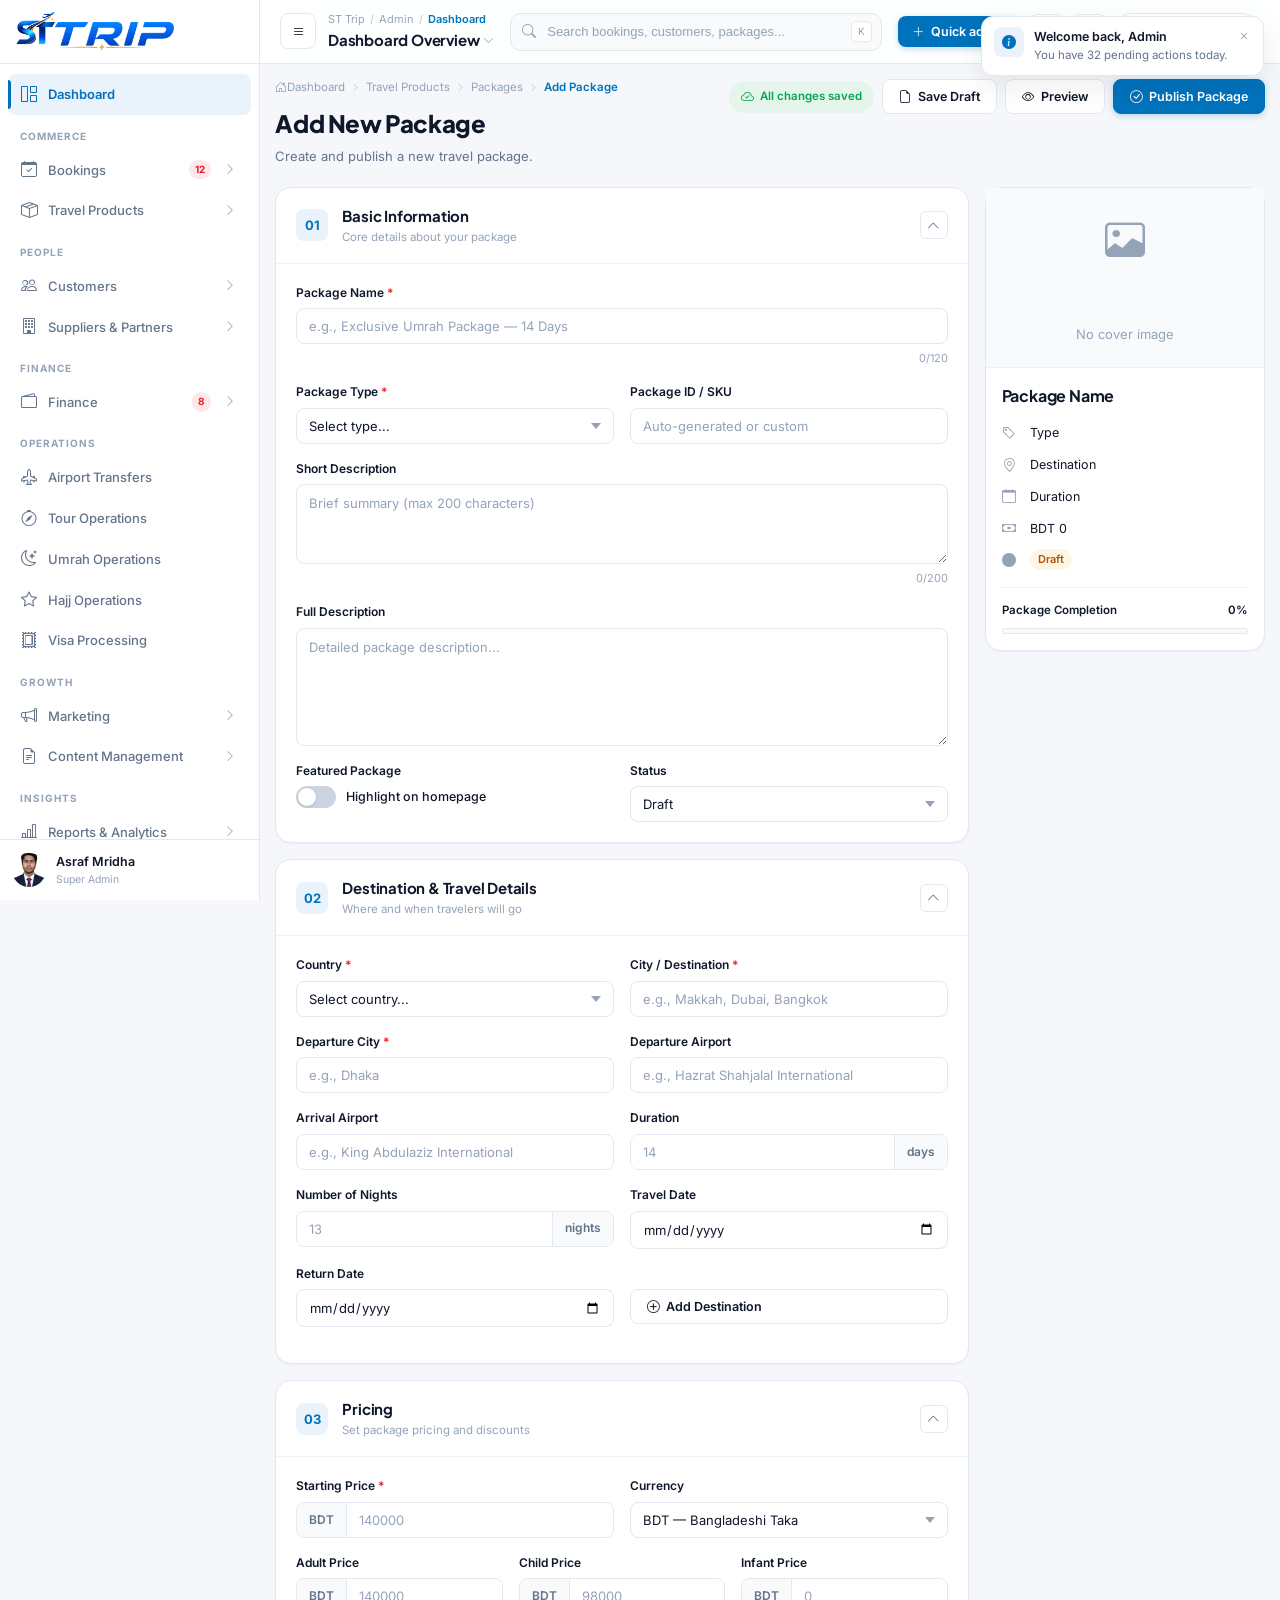
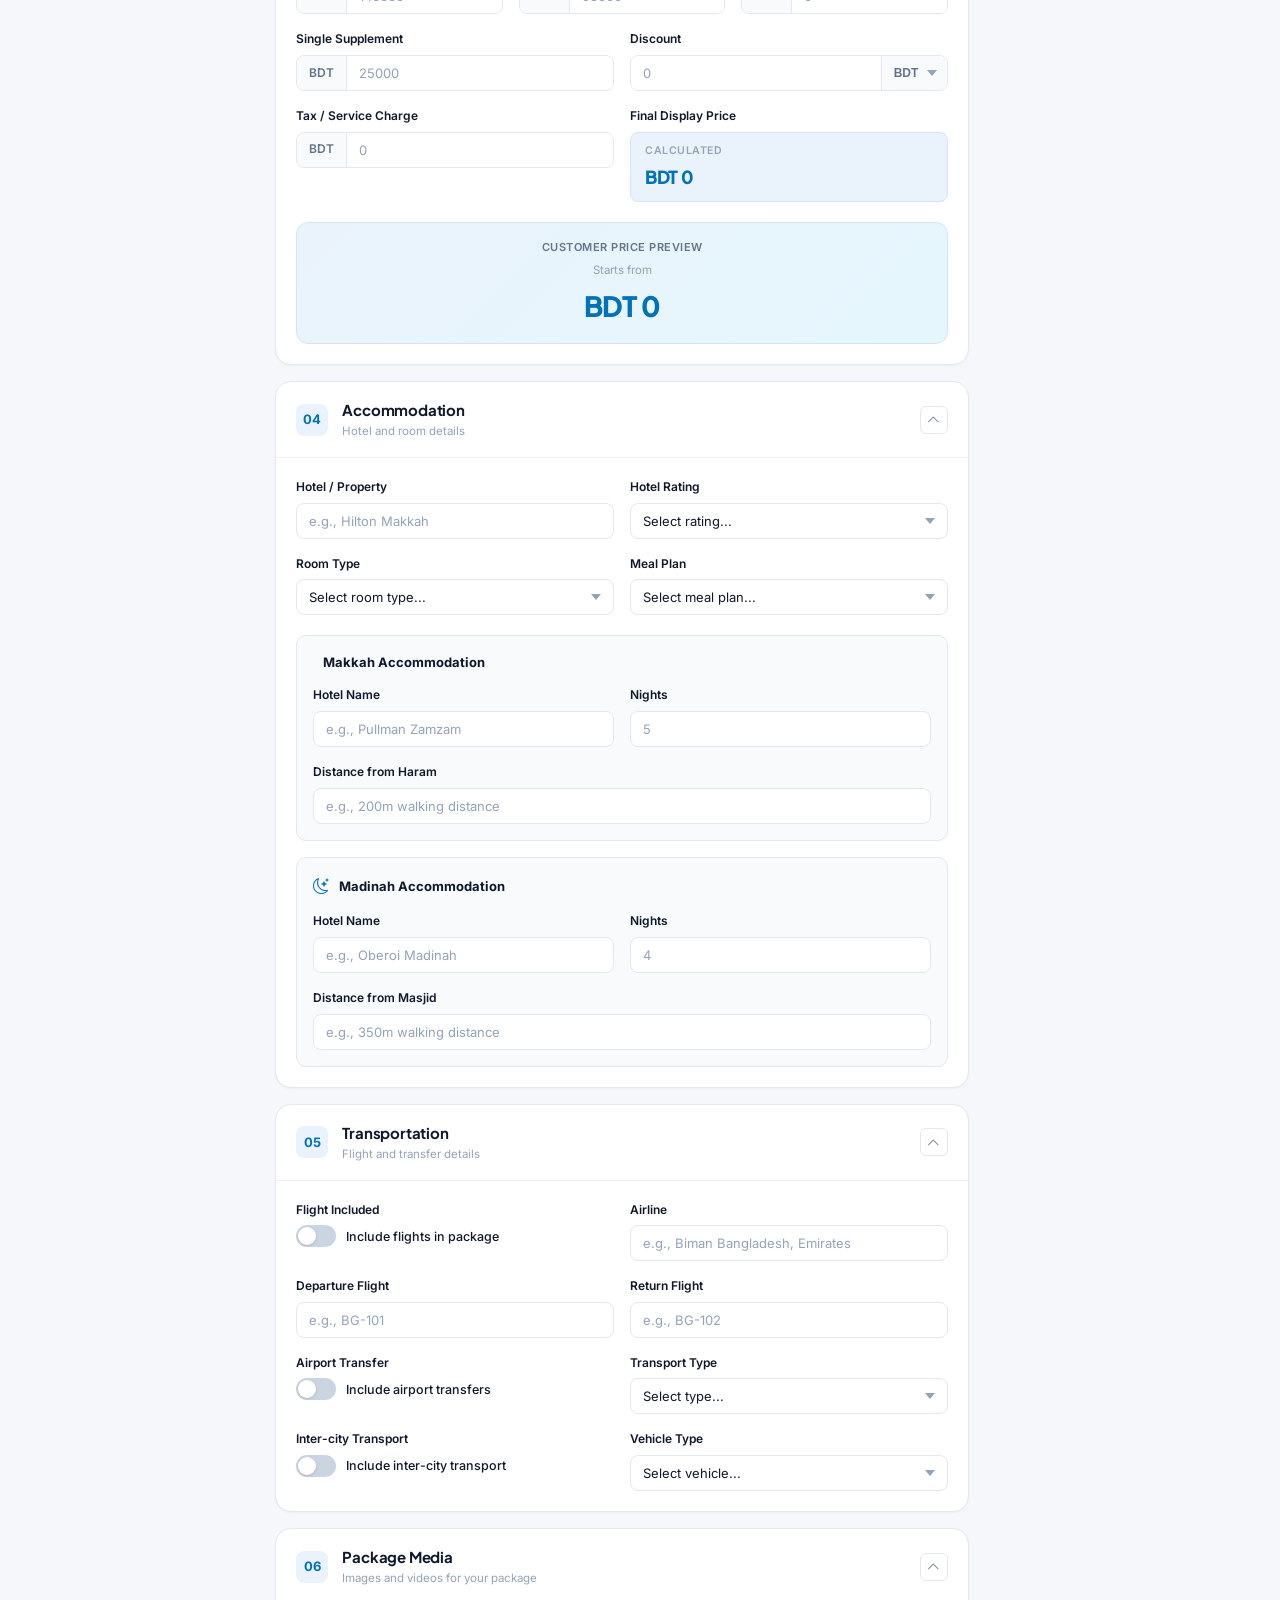
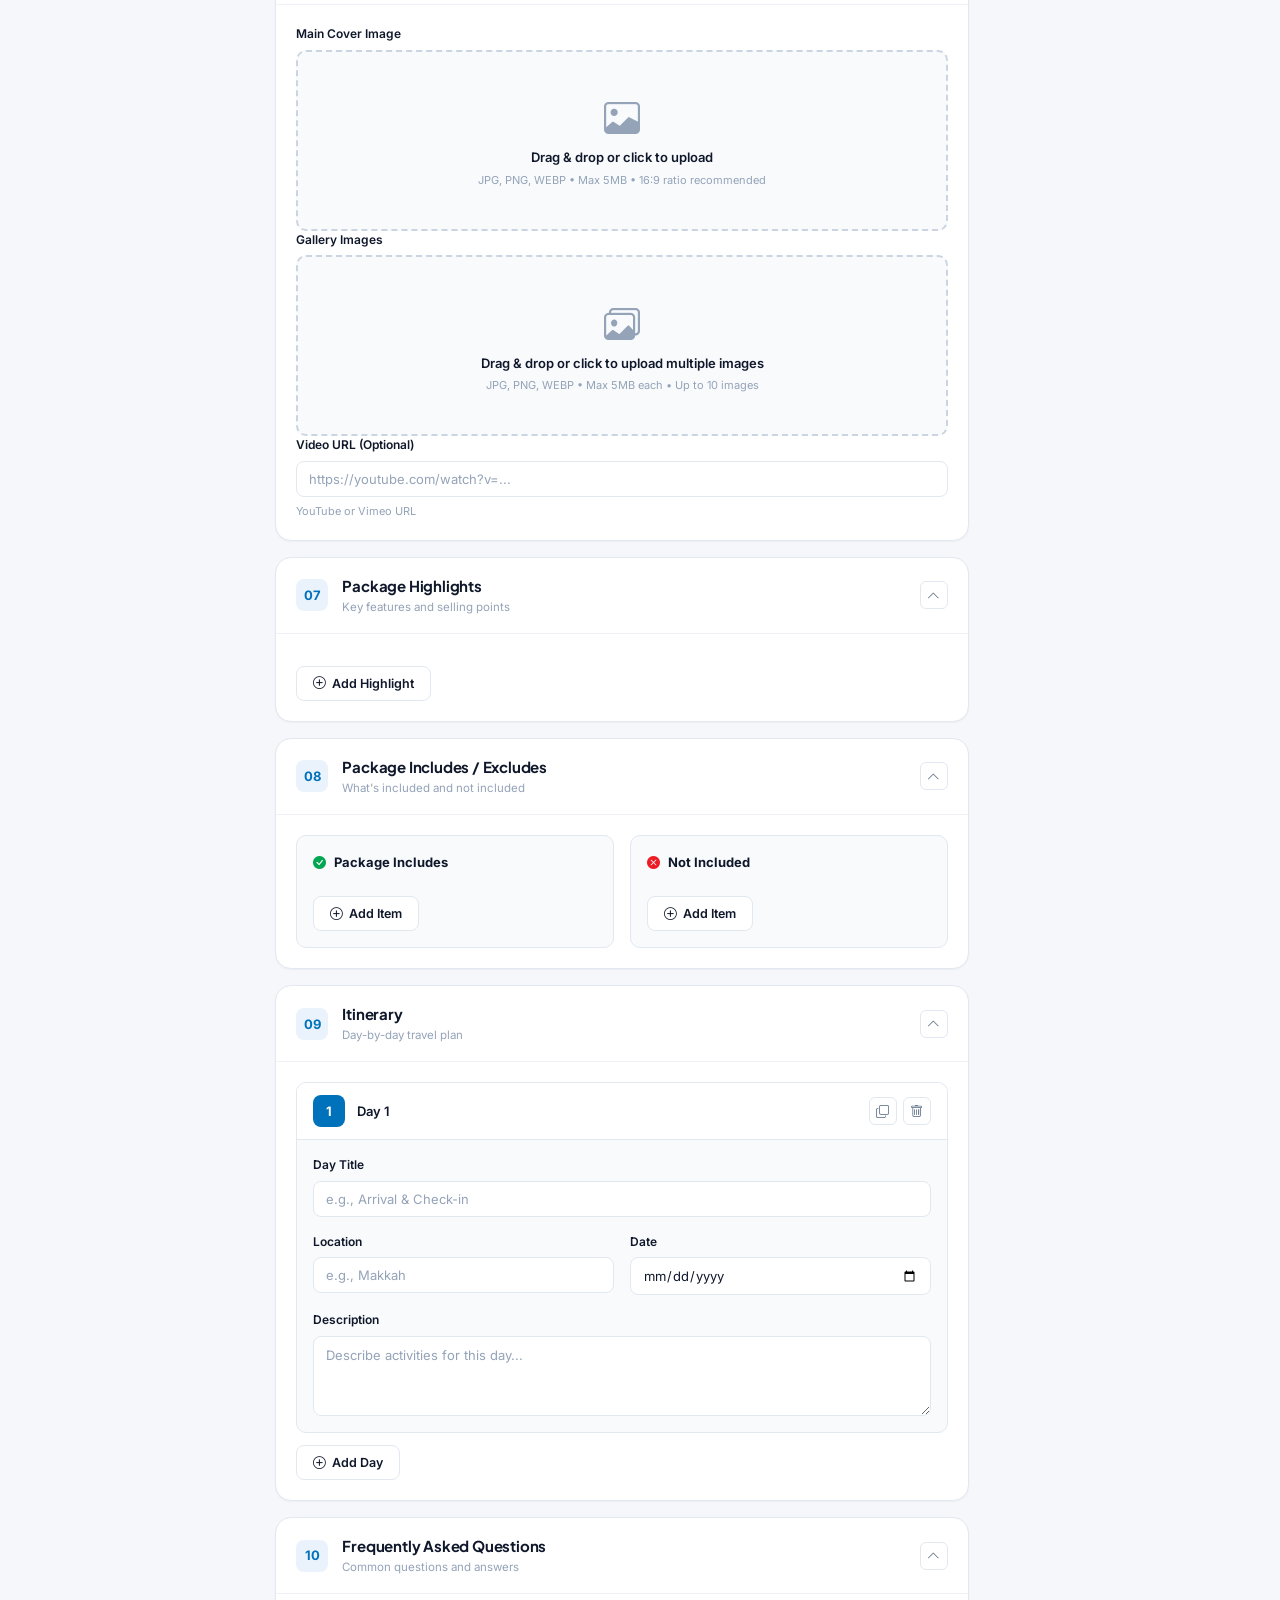
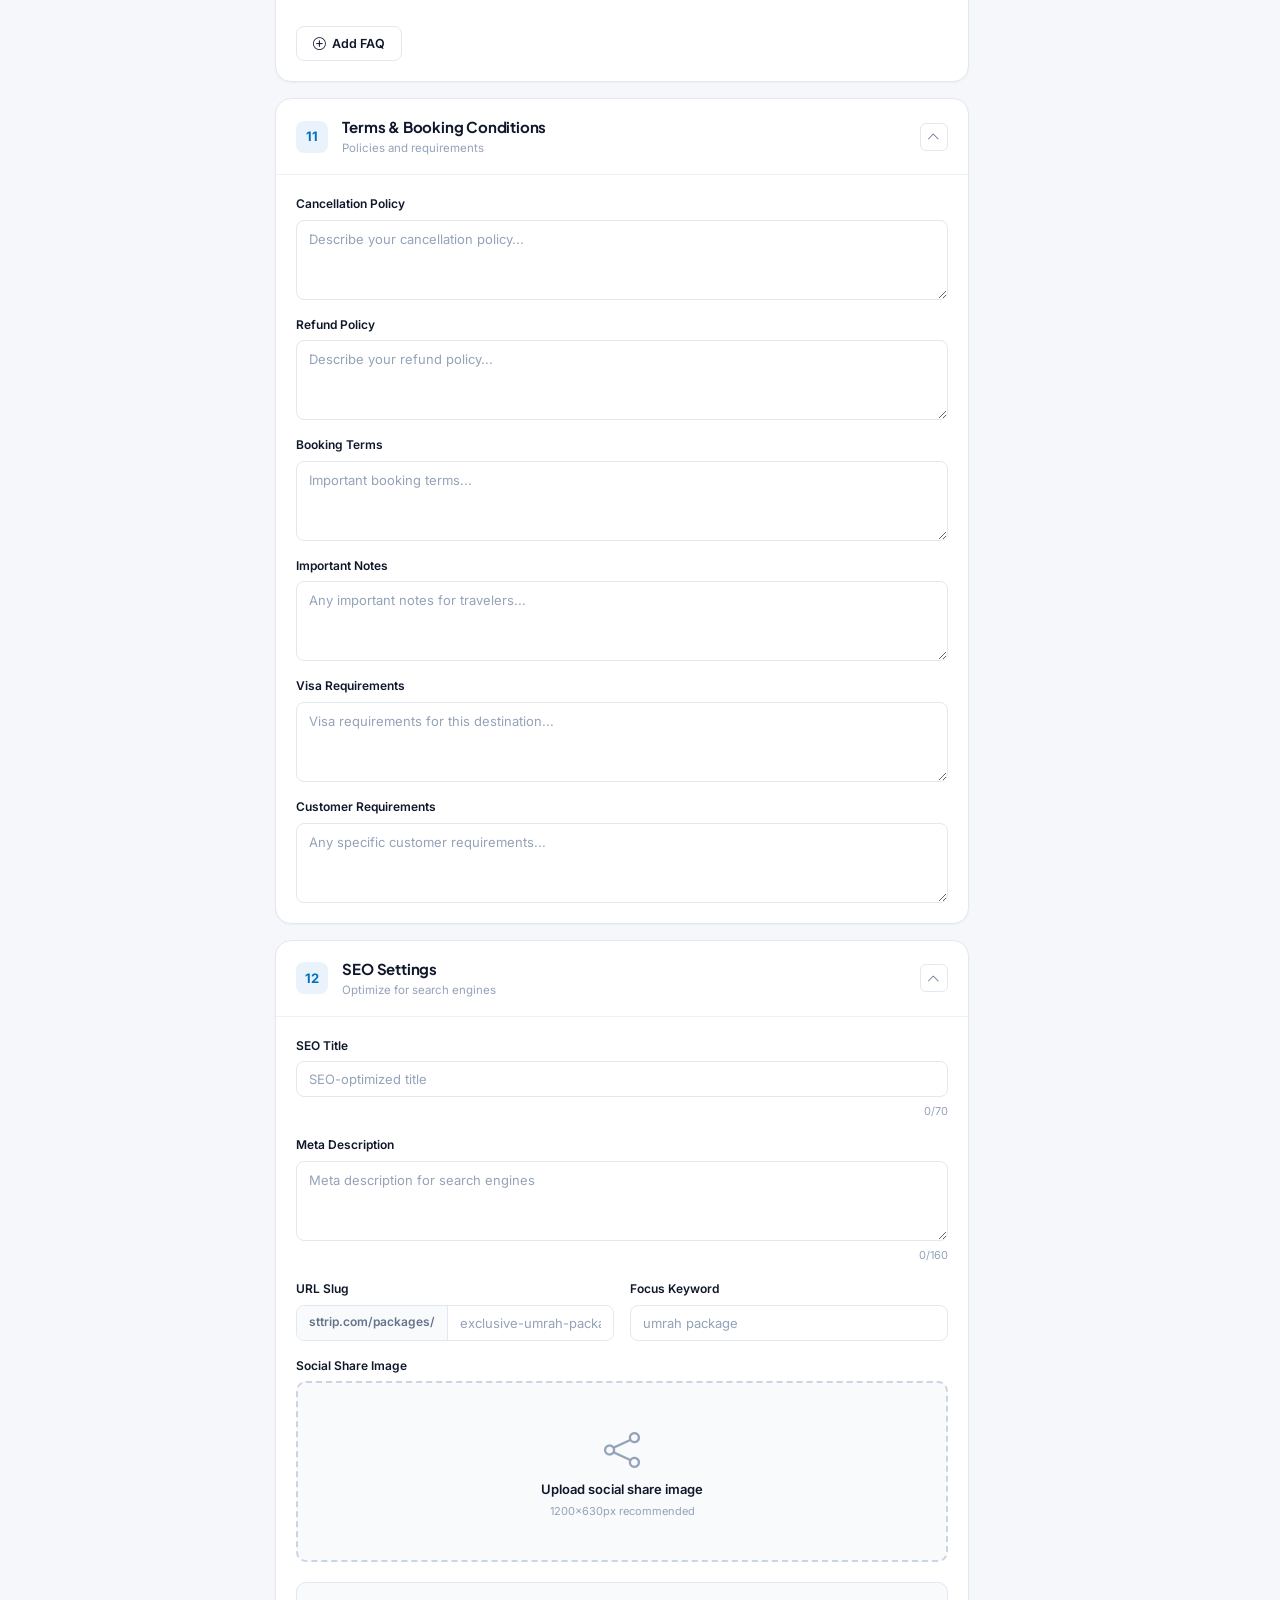
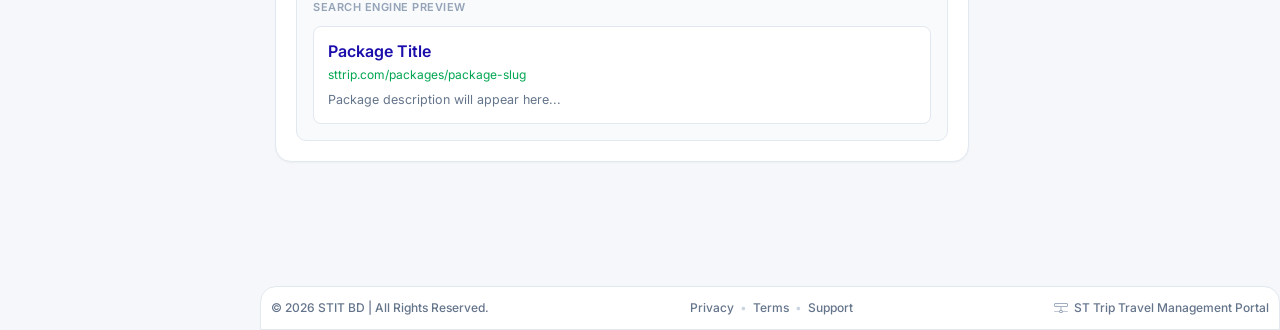
==== add-package.html @ 98e144fd "Deshbord UI update" ====
<!DOCTYPE html>
<html lang="en">

<head>
    <meta charset="UTF-8" />
    <meta name="viewport" content="width=device-width, initial-scale=1.0" />
    <title>Add Package — ST Trip Admin</title>
    <link rel="stylesheet" href="css/style.css" />
    <link rel="stylesheet" href="css/add-package.css" />
    <link rel="preconnect" href="https://fonts.googleapis.com" />
    <link rel="preconnect" href="https://fonts.gstatic.com" crossorigin />
    <link
        href="https://fonts.googleapis.com/css2?family=Inter:wght@400;500;600;700&family=Plus+Jakarta+Sans:wght@500;600;700;800&display=swap"
        rel="stylesheet" />
    <link rel="stylesheet" href="https://cdn.jsdelivr.net/npm/bootstrap-icons@1.11.3/font/bootstrap-icons.css" />
</head>

<body>
    <div class="app-shell" id="appShell">

        <!-- ============ SIDEBAR ============ -->
        <aside class="sidebar" id="sidebar" aria-label="Main navigation">
            <div class="sidebar-brand">
                <div class="brand d-flex align-items-center gap-2">
                    <div class="brand-logo">
                        <img src="images/logo.png" alt="STP Logo" class="brand-logo-full" />
                        <img src="images/favicon.png" alt="STP" class="brand-logo-mini" />
                    </div>
                </div>
            </div>

            <nav class="sidebar-nav" id="sidebarNav">
                <div class="nav-section">
                    <!-- <div class="nav-label">DASHBOARD</div> -->
                    <div class="nav-item active" data-tip="Dashboard">
                        <i class="bi bi-grid-1x2"></i>
                        <span class="label">Dashboard</span>
                    </div>
                </div>

                <div class="nav-section">
                    <div class="nav-label">COMMERCE</div>
                    <div class="nav-item has-sub" data-tip="Bookings" aria-expanded="false">
                        <i class="bi bi-calendar-check"></i>
                        <span class="label">Bookings</span>
                        <span class="badge-count">12</span>
                        <i class="bi bi-chevron-right chev"></i>
                    </div>
                    <div class="submenu">
                        <div class="nav-item">All Bookings</div>
                        <div class="nav-item">Flight Bookings</div>
                        <div class="nav-item">Hotel Bookings</div>
                        <div class="nav-item">Tour Bookings</div>
                        <div class="nav-item">Umrah Bookings</div>
                        <div class="nav-item">Hajj Bookings</div>
                        <div class="nav-item">Visa Applications</div>
                    </div>
                    <div class="nav-item has-sub" data-tip="Travel Products" aria-expanded="false">
                        <i class="bi bi-box-seam"></i>
                        <span class="label">Travel Products</span>
                        <i class="bi bi-chevron-right chev"></i>
                    </div>
                    <div class="submenu">
                        <div class="nav-item">Flights</div>
                        <div class="nav-item">Hotels</div>
                        <div class="nav-item">Tour Packages</div>
                        <div class="nav-item">Umrah Packages</div>
                        <div class="nav-item">Hajj Packages</div>
                        <div class="nav-item">Visa Services</div>
                    </div>
                </div>

                <div class="nav-section">
                    <div class="nav-label">PEOPLE</div>
                    <div class="nav-item has-sub" data-tip="Customers" aria-expanded="false">
                        <i class="bi bi-people"></i>
                        <span class="label">Customers</span>
                        <i class="bi bi-chevron-right chev"></i>
                    </div>
                    <div class="submenu">
                        <div class="nav-item">All Customers</div>
                        <div class="nav-item">Customer Groups</div>
                        <div class="nav-item">Reviews</div>
                    </div>
                    <div class="nav-item has-sub" data-tip="Suppliers" aria-expanded="false">
                        <i class="bi bi-building"></i>
                        <span class="label">Suppliers & Partners</span>
                        <i class="bi bi-chevron-right chev"></i>
                    </div>
                    <div class="submenu">
                        <div class="nav-item">Airlines</div>
                        <div class="nav-item">Hotels</div>
                        <div class="nav-item">Tour Operators</div>
                    </div>
                </div>

                <div class="nav-section">
                    <div class="nav-label">FINANCE</div>
                    <div class="nav-item has-sub" data-tip="Finance" aria-expanded="false">
                        <i class="bi bi-wallet2"></i>
                        <span class="label">Finance</span>
                        <span class="badge-count">8</span>
                        <i class="bi bi-chevron-right chev"></i>
                    </div>
                    <div class="submenu">
                        <div class="nav-item">Payments</div>
                        <div class="nav-item">Transactions</div>
                        <div class="nav-item">Invoices</div>
                        <div class="nav-item">Refunds</div>
                    </div>
                </div>

                <div class="nav-section">
                    <div class="nav-label">OPERATIONS</div>
                    <div class="nav-item" data-tip="Airport Transfers">
                        <i class="bi bi-airplane-engines"></i>
                        <span class="label">Airport Transfers</span>
                    </div>
                    <div class="nav-item" data-tip="Tour Ops">
                        <i class="bi bi-compass"></i>
                        <span class="label">Tour Operations</span>
                    </div>
                    <div class="nav-item" data-tip="Umrah Ops">
                        <i class="bi bi-moon-stars"></i>
                        <span class="label">Umrah Operations</span>
                    </div>
                    <div class="nav-item" data-tip="Hajj Ops">
                        <i class="bi bi-star"></i>
                        <span class="label">Hajj Operations</span>
                    </div>
                    <div class="nav-item" data-tip="Visa">
                        <i class="bi bi-postage"></i>
                        <span class="label">Visa Processing</span>
                    </div>
                </div>


                <div class="nav-section">
                    <div class="nav-label">Growth</div>
                    <div class="nav-item has-sub" data-tip="Customers" aria-expanded="false">
                        <i class="bi bi-megaphone"></i>
                        <span class="label">Marketing</span>
                        <i class="bi bi-chevron-right chev"></i>
                    </div>
                    <div class="submenu">
                        <div class="nav-item">Promotions</div>
                        <div class="nav-item">Coupons</div>
                        <div class="nav-item">Campaigns</div>
                        <div class="nav-item">Newsletter</div>
                        <div class="nav-item">SEO</div>
                        <div class="nav-item">Reviews</div>
                    </div>
                    <div class="nav-item has-sub" data-tip="Suppliers" aria-expanded="false">
                        <i class="bi bi-file-earmark-text"></i>
                        <span class="label">Content Management</span>
                        <i class="bi bi-chevron-right chev"></i>
                    </div>
                    <div class="submenu">
                        <div class="nav-item">Destinations</div>
                        <div class="nav-item">Blog</div>
                        <div class="nav-item">FAQ</div>
                        <div class="nav-item">About Us</div>
                        <div class="nav-item">Why Us</div>
                        <div class="nav-item">Contact Us</div>
                        <div class="nav-item">Destinations</div>
                        <div class="nav-item">Travel Guides</div>
                        <div class="nav-item">Popular Routes</div>
                        <div class="nav-item">News & Announcements</div>
                    </div>
                </div>

                <div class="nav-section">
                    <div class="nav-label">INSIGHTS</div>
                    <div class="nav-item has-sub" data-tip="Reports" aria-expanded="false">
                        <i class="bi bi-bar-chart-line"></i>
                        <span class="label">Reports & Analytics</span>
                        <i class="bi bi-chevron-right chev"></i>
                    </div>
                    <div class="submenu">
                        <div class="nav-item">Sales Report</div>
                        <div class="nav-item">Booking Report</div>
                        <div class="nav-item">Revenue Report</div>
                        <div class="nav-item">Customer Report</div>
                    </div>
                </div>

                <div class="nav-section">
                    <div class="nav-label">SUPPORT</div>
                    <div class="nav-item" data-tip="Tickets">
                        <i class="bi bi-life-preserver"></i>
                        <span class="label">Support Tickets</span>
                        <span class="badge-count">4</span>
                    </div>
                    <div class="nav-item" data-tip="Messages">
                        <i class="bi bi-chat-dots"></i>
                        <span class="label">Customer Messages</span>
                    </div>
                    <div class="nav-item" data-tip="WhatsApp">
                        <i class="bi bi-whatsapp"></i>
                        <span class="label">WhatsApp Leads</span>
                    </div>
                </div>

                <div class="nav-section">
                    <div class="nav-label">SYSTEM</div>
                    <div class="nav-item has-sub" data-tip="Users" aria-expanded="false">
                        <i class="bi bi-shield-lock"></i>
                        <span class="label">Users & Security</span>
                        <i class="bi bi-chevron-right chev"></i>
                    </div>
                    <div class="submenu">
                        <div class="nav-item">Admin Users</div>
                        <div class="nav-item">Staff</div>
                        <div class="nav-item">Roles & Permissions</div>
                        <div class="nav-item">Activity Logs</div>
                    </div>
                    <div class="nav-item has-sub" data-tip="Settings" aria-expanded="false">
                        <i class="bi bi-gear"></i>
                        <span class="label">Settings</span>
                        <i class="bi bi-chevron-right chev"></i>
                    </div>
                    <div class="submenu">
                        <div class="nav-item">General Settings</div>
                        <div class="nav-item">Company Profile</div>
                        <div class="nav-item">Payment Methods</div>
                        <div class="nav-item">Email Settings</div>
                    </div>
                    <div class="nav-item logout-item" data-tip="Logout">
                        <i class="bi bi-box-arrow-right"></i>
                        <span class="label">Logout</span>
                    </div>
                </div>
            </nav>

            <div class="sidebar-footer">
                <span class="avatar-wrap">
                    <img class="avatar-img" src="images/Asraf-Mridha.jpg" alt="Asraf Mridha"
                        onerror="this.style.display='none'; this.nextElementSibling.style.display='grid';">
                    <div class="avatar-sm" style="display: none;">AR</div>
                </span>
                <div class="meta">
                    <div class="n">Asraf Mridha</div>
                    <div class="r">Super Admin</div>
                </div>
            </div>
            <div class="sidebar-copyright">© 2026 STIT BD</div>
        </aside>

        <div class="sidebar-overlay" id="sidebarOverlay"></div>

        <!-- ============ MAIN ============ -->
        <div class="main-wrap">

            <!-- ============ TOPBAR ============ -->
            <header class="topbar">
                <div class="topbar-left">
                    <button class="toggle-btn" id="toggleSidebar" aria-label="Toggle sidebar">
                        <i class="bi bi-list"></i>
                    </button>
                    <div class="topbar-brand-mobile">
                        <img src="images/logo.png" alt="STP Logo" class="topbar-brand-logo" />
                    </div>
                    <div class="breadcrumb-mini">
                        <div class="crumbs">
                            <span>ST Trip</span>
                            <span class="sep">/</span>
                            <span>Admin</span>
                            <span class="sep">/</span>
                            <span class="current">Dashboard</span>
                        </div>
                        <div class="page-title">Dashboard Overview <i class="bi bi-chevron-down"
                                style="font-size: 11px; color: var(--text-muted);"></i></div>
                    </div>
                </div>

                <div class="topbar-search">
                    <i class="bi bi-search s-icon"></i>
                    <input type="text" placeholder="Search bookings, customers, packages..."
                        aria-label="Global search" />
                    <span class="kbd"> K</span>
                </div>

                <div class="topbar-actions">
                    <div class="dropdown quick-add-dropdown">
                        <button class="btn-quick-add" id="quickAddBtn" aria-haspopup="true" aria-expanded="false">
                            <i class="bi bi-plus-lg"></i>
                            <span>Quick add</span>
                            <i class="bi bi-chevron-down qa-chevron"></i>
                        </button>
                        <ul class="dropdown-menu quick-add-menu" id="quickAddMenu">
                            <li><a class="dropdown-item" href="#" data-action="New booking"><i
                                        class="bi bi-calendar-plus"></i> New
                                    booking</a></li>
                            <li><a class="dropdown-item" href="#" data-action="Add customer"><i
                                        class="bi bi-person-plus"></i> Add
                                    customer</a></li>
                            <li><a class="dropdown-item" href="#" data-action="Add package"><i
                                        class="bi bi-box-seam"></i> Add
                                    package</a></li>
                            <li>
                                <hr class="dropdown-divider">
                            </li>
                            <li><a class="dropdown-item" href="#" data-action="Create invoice"><i
                                        class="bi bi-file-earmark-text"></i>
                                    Create invoice</a></li>
                        </ul>
                    </div>

                    <div style="position: relative;">
                        <button class="icon-btn" id="notifBtn" aria-label="Notifications">
                            <i class="bi bi-bell"></i>
                            <span class="dot"></span>
                        </button>
                        <div class="notif-panel" id="notifPanel">
                            <div class="notif-head">
                                <h4>Notifications</h4>
                                <a href="#">Mark all read</a>
                            </div>
                            <div class="notif-list">
                                <div class="notif-item">
                                    <div class="ic" style="background: var(--st-green-50); color: var(--st-green);"><i
                                            class="bi bi-check-circle"></i></div>
                                    <div>
                                        <div class="t"><b>Visa Approved</b> — UK visa for Rafiq Ahmed</div>
                                        <div class="tm">2 minutes ago</div>
                                    </div>
                                </div>
                                <div class="notif-item">
                                    <div class="ic" style="background: var(--st-blue-50); color: var(--st-blue);"><i
                                            class="bi bi-credit-card"></i></div>
                                    <div>
                                        <div class="t"><b>Payment Received</b> — ৳48,500 from #ST-8842</div>
                                        <div class="tm">18 minutes ago</div>
                                    </div>
                                </div>
                                <div class="notif-item">
                                    <div class="ic" style="background: var(--st-amber-50); color: var(--st-amber);"><i
                                            class="bi bi-exclamation-triangle"></i></div>
                                    <div>
                                        <div class="t"><b>Low Stock Alert</b> — Dubai package slots filling fast</div>
                                        <div class="tm">1 hour ago</div>
                                    </div>
                                </div>
                            </div>
                        </div>
                    </div>

                    <button class="icon-btn" aria-label="Messages">
                        <i class="bi bi-chat-dots"></i>
                    </button>

                    <div class="dropdown">
                        <button class="profile-btn" id="profileBtn" aria-expanded="false">
                            <span class="avatar-wrap">
                                <img class="avatar-img" src="images/Asraf-Mridha.jpg" alt="Asraf Mridha"
                                    onerror="this.style.display='none'; this.nextElementSibling.style.display='grid';">
                                <div class="av" style="display: none;">SA</div>
                            </span>
                            <div class="meta">
                                <div class="n">Asraf Mridha</div>
                                <div class="r">Administrator</div>
                            </div>
                            <i class="bi bi-chevron-down" style="font-size: 11px; color: var(--text-muted);"></i>
                        </button>
                        <ul class="dropdown-menu dropdown-menu-end" id="profileMenu">
                            <li><a class="dropdown-item" href="#"><i class="bi bi-person"></i> My Profile</a></li>
                            <li><a class="dropdown-item" href="#"><i class="bi bi-gear"></i> Account Settings</a></li>
                            <li><a class="dropdown-item" href="#"><i class="bi bi-clock-history"></i> Activity Log</a>
                            </li>
                            <li>
                                <hr class="dropdown-divider">
                            </li>
                            <li><a class="dropdown-item" href="#" style="color: var(--st-red);"><i
                                        class="bi bi-box-arrow-right" style="color: var(--st-red);"></i> Logout</a></li>
                        </ul>
                    </div>
                </div>
            </header>

            <!-- ============ CONTENT ============ -->
            <main class="content add-pkg-content">

                <!-- PAGE HEADER -->
                <div class="add-pkg-header reveal">
                    <div class="add-pkg-header-left">
                        <nav class="add-pkg-breadcrumb" aria-label="Breadcrumb">
                            <a href="#"><i class="bi bi-house-door"></i>Dashboard</a>
                            <i class="bi bi-chevron-right"></i>
                            <a href="#">Travel Products</a>
                            <i class="bi bi-chevron-right"></i>
                            <a href="#">Packages</a>
                            <i class="bi bi-chevron-right"></i>
                            <span>Add Package</span>
                        </nav>
                        <h1 class="add-pkg-title">Add New Package</h1>
                        <p class="add-pkg-desc">Create and publish a new travel package.</p>
                    </div>
                    <div class="add-pkg-header-right">
                        <div class="autosave-indicator" id="autosaveIndicator">
                            <i class="bi bi-cloud-check"></i>
                            <span>All changes saved</span>
                        </div>
                        <button class="add-pkg-btn-secondary" id="saveDraftBtn">
                            <i class="bi bi-file-earmark"></i><span>Save Draft</span>
                        </button>
                        <button class="add-pkg-btn-secondary" id="previewBtn">
                            <i class="bi bi-eye"></i><span>Preview</span>
                        </button>
                        <button class="add-pkg-btn-primary" id="publishBtn">
                            <i class="bi bi-check-circle"></i><span>Publish Package</span>
                        </button>
                    </div>
                </div>

                <!-- FORM GRID -->
                <div class="add-pkg-grid">

                    <!-- LEFT: FORM SECTIONS -->
                    <div class="add-pkg-form-col">

                        <!-- SECTION 01: BASIC INFORMATION -->
                        <section class="add-pkg-section card reveal" id="section-basic">
                            <div class="add-pkg-section-head">
                                <div class="add-pkg-section-title">
                                    <span class="add-pkg-section-num">01</span>
                                    <div>
                                        <h2>Basic Information</h2>
                                        <p>Core details about your package</p>
                                    </div>
                                </div>
                                <button class="add-pkg-section-toggle" type="button"><i
                                        class="bi bi-chevron-up"></i></button>
                            </div>
                            <div class="add-pkg-section-body">
                                <div class="form-row">
                                    <div class="form-group required">
                                        <label for="packageName">Package Name</label>
                                        <input type="text" id="packageName" class="form-input"
                                            placeholder="e.g., Exclusive Umrah Package — 14 Days" maxlength="120" />
                                        <div class="form-counter"><span id="nameCounter">0</span>/120</div>
                                        <div class="form-error" id="packageNameError"></div>
                                    </div>
                                </div>

                                <div class="form-row form-row-2">
                                    <div class="form-group required">
                                        <label for="packageType">Package Type</label>
                                        <select id="packageType" class="form-select">
                                            <option value="">Select type...</option>
                                            <option value="umrah">Umrah</option>
                                            <option value="hajj">Hajj</option>
                                            <option value="tour">Tour</option>
                                            <option value="holiday">Holiday</option>
                                            <option value="visa">Visa</option>
                                            <option value="custom">Custom</option>
                                        </select>
                                        <div class="form-error" id="packageTypeError"></div>
                                    </div>
                                    <div class="form-group">
                                        <label for="packageId">Package ID / SKU</label>
                                        <input type="text" id="packageId" class="form-input"
                                            placeholder="Auto-generated or custom" />
                                        <div class="form-error" id="packageIdError"></div>
                                    </div>
                                </div>

                                <div class="form-row">
                                    <div class="form-group">
                                        <label for="shortDesc">Short Description</label>
                                        <textarea id="shortDesc" class="form-textarea" rows="2"
                                            placeholder="Brief summary (max 200 characters)" maxlength="200"></textarea>
                                        <div class="form-counter"><span id="shortDescCounter">0</span>/200</div>
                                    </div>
                                </div>

                                <div class="form-row">
                                    <div class="form-group">
                                        <label for="fullDesc">Full Description</label>
                                        <textarea id="fullDesc" class="form-textarea" rows="5"
                                            placeholder="Detailed package description..."></textarea>
                                    </div>
                                </div>

                                <div class="form-row form-row-2">
                                    <div class="form-group">
                                        <label>Featured Package</label>
                                        <div class="toggle-switch">
                                            <input type="checkbox" id="featuredToggle" />
                                            <label for="featuredToggle">
                                                <span class="toggle-slider"></span>
                                                <span class="toggle-label">Highlight on homepage</span>
                                            </label>
                                        </div>
                                    </div>
                                    <div class="form-group">
                                        <label for="status">Status</label>
                                        <select id="status" class="form-select">
                                            <option value="draft">Draft</option>
                                            <option value="published">Published</option>
                                            <option value="archived">Archived</option>
                                        </select>
                                    </div>
                                </div>
                            </div>
                        </section>

                        <!-- SECTION 02: DESTINATION & TRAVEL DETAILS -->
                        <section class="add-pkg-section card reveal" id="section-destination">
                            <div class="add-pkg-section-head">
                                <div class="add-pkg-section-title">
                                    <span class="add-pkg-section-num">02</span>
                                    <div>
                                        <h2>Destination & Travel Details</h2>
                                        <p>Where and when travelers will go</p>
                                    </div>
                                </div>
                                <button class="add-pkg-section-toggle" type="button"><i
                                        class="bi bi-chevron-up"></i></button>
                            </div>
                            <div class="add-pkg-section-body">
                                <div class="form-row form-row-2">
                                    <div class="form-group required">
                                        <label for="country">Country</label>
                                        <select id="country" class="form-select">
                                            <option value="">Select country...</option>
                                            <option value="saudi-arabia">Saudi Arabia</option>
                                            <option value="uae">United Arab Emirates</option>
                                            <option value="thailand">Thailand</option>
                                            <option value="singapore">Singapore</option>
                                            <option value="malaysia">Malaysia</option>
                                            <option value="turkey">Turkey</option>
                                            <option value="maldives">Maldives</option>
                                        </select>
                                        <div class="form-error" id="countryError"></div>
                                    </div>
                                    <div class="form-group required">
                                        <label for="city">City / Destination</label>
                                        <input type="text" id="city" class="form-input"
                                            placeholder="e.g., Makkah, Dubai, Bangkok" />
                                        <div class="form-error" id="cityError"></div>
                                    </div>
                                </div>

                                <div class="form-row form-row-2">
                                    <div class="form-group required">
                                        <label for="departureCity">Departure City</label>
                                        <input type="text" id="departureCity" class="form-input"
                                            placeholder="e.g., Dhaka" />
                                        <div class="form-error" id="departureCityError"></div>
                                    </div>
                                    <div class="form-group">
                                        <label for="departureAirport">Departure Airport</label>
                                        <input type="text" id="departureAirport" class="form-input"
                                            placeholder="e.g., Hazrat Shahjalal International" />
                                    </div>
                                </div>

                                <div class="form-row form-row-2">
                                    <div class="form-group">
                                        <label for="arrivalAirport">Arrival Airport</label>
                                        <input type="text" id="arrivalAirport" class="form-input"
                                            placeholder="e.g., King Abdulaziz International" />
                                    </div>
                                    <div class="form-group">
                                        <label for="duration">Duration</label>
                                        <div class="form-input-group">
                                            <input type="number" id="duration" class="form-input" placeholder="14"
                                                min="1" />
                                            <span class="form-input-suffix">days</span>
                                        </div>
                                    </div>
                                </div>

                                <div class="form-row form-row-2">
                                    <div class="form-group">
                                        <label for="nights">Number of Nights</label>
                                        <div class="form-input-group">
                                            <input type="number" id="nights" class="form-input" placeholder="13"
                                                min="0" />
                                            <span class="form-input-suffix">nights</span>
                                        </div>
                                    </div>
                                    <div class="form-group">
                                        <label for="travelDate">Travel Date</label>
                                        <input type="date" id="travelDate" class="form-input" />
                                    </div>
                                </div>

                                <div class="form-row form-row-2">
                                    <div class="form-group">
                                        <label for="returnDate">Return Date</label>
                                        <input type="date" id="returnDate" class="form-input" />
                                    </div>
                                    <div class="form-group">
                                        <label>&nbsp;</label>
                                        <button class="add-pkg-btn-secondary" id="addDestinationBtn" type="button">
                                            <i class="bi bi-plus-circle"></i><span>Add Destination</span>
                                        </button>
                                    </div>
                                </div>

                                <!-- Destination chips -->
                                <div class="destination-chips" id="destinationChips">
                                    <!-- Dynamically added -->
                                </div>
                            </div>
                        </section>

                        <!-- SECTION 03: PRICING -->
                        <section class="add-pkg-section card reveal" id="section-pricing">
                            <div class="add-pkg-section-head">
                                <div class="add-pkg-section-title">
                                    <span class="add-pkg-section-num">03</span>
                                    <div>
                                        <h2>Pricing</h2>
                                        <p>Set package pricing and discounts</p>
                                    </div>
                                </div>
                                <button class="add-pkg-section-toggle" type="button"><i
                                        class="bi bi-chevron-up"></i></button>
                            </div>
                            <div class="add-pkg-section-body">
                                <div class="form-row form-row-2">
                                    <div class="form-group required">
                                        <label for="startingPrice">Starting Price</label>
                                        <div class="form-input-group">
                                            <span class="form-input-prefix">BDT</span>
                                            <input type="number" id="startingPrice" class="form-input"
                                                placeholder="140000" min="0" />
                                        </div>
                                        <div class="form-error" id="startingPriceError"></div>
                                    </div>
                                    <div class="form-group">
                                        <label for="currency">Currency</label>
                                        <select id="currency" class="form-select">
                                            <option value="BDT">BDT — Bangladeshi Taka</option>
                                            <option value="USD">USD — US Dollar</option>
                                            <option value="EUR">EUR — Euro</option>
                                            <option value="SAR">SAR — Saudi Riyal</option>
                                        </select>
                                    </div>
                                </div>

                                <div class="form-row form-row-3">
                                    <div class="form-group">
                                        <label for="adultPrice">Adult Price</label>
                                        <div class="form-input-group">
                                            <span class="form-input-prefix">BDT</span>
                                            <input type="number" id="adultPrice" class="form-input" placeholder="140000"
                                                min="0" />
                                        </div>
                                    </div>
                                    <div class="form-group">
                                        <label for="childPrice">Child Price</label>
                                        <div class="form-input-group">
                                            <span class="form-input-prefix">BDT</span>
                                            <input type="number" id="childPrice" class="form-input" placeholder="98000"
                                                min="0" />
                                        </div>
                                    </div>
                                    <div class="form-group">
                                        <label for="infantPrice">Infant Price</label>
                                        <div class="form-input-group">
                                            <span class="form-input-prefix">BDT</span>
                                            <input type="number" id="infantPrice" class="form-input" placeholder="0"
                                                min="0" />
                                        </div>
                                    </div>
                                </div>

                                <div class="form-row form-row-2">
                                    <div class="form-group">
                                        <label for="singleSupplement">Single Supplement</label>
                                        <div class="form-input-group">
                                            <span class="form-input-prefix">BDT</span>
                                            <input type="number" id="singleSupplement" class="form-input"
                                                placeholder="25000" min="0" />
                                        </div>
                                    </div>
                                    <div class="form-group">
                                        <label for="discount">Discount</label>
                                        <div class="form-input-group">
                                            <input type="number" id="discount" class="form-input" placeholder="0"
                                                min="0" />
                                            <select id="discountType" class="form-input-suffix-select">
                                                <option value="fixed">BDT</option>
                                                <option value="percent">%</option>
                                            </select>
                                        </div>
                                    </div>
                                </div>

                                <div class="form-row form-row-2">
                                    <div class="form-group">
                                        <label for="tax">Tax / Service Charge</label>
                                        <div class="form-input-group">
                                            <span class="form-input-prefix">BDT</span>
                                            <input type="number" id="tax" class="form-input" placeholder="0" min="0" />
                                        </div>
                                    </div>
                                    <div class="form-group">
                                        <label>Final Display Price</label>
                                        <div class="price-preview" id="finalPricePreview">
                                            <span class="price-preview-label">Calculated</span>
                                            <span class="price-preview-value" id="finalPriceValue">BDT 140,000</span>
                                        </div>
                                    </div>
                                </div>

                                <!-- Customer Price Preview -->
                                <div class="customer-price-preview">
                                    <div class="cpp-label">Customer Price Preview</div>
                                    <div class="cpp-price" id="customerPricePreview">
                                        <span class="cpp-from">Starts from</span>
                                        <span class="cpp-amount" id="cppAmount">BDT 140,000</span>
                                    </div>
                                </div>
                            </div>
                        </section>

                        <!-- SECTION 04: ACCOMMODATION -->
                        <section class="add-pkg-section card reveal" id="section-accommodation">
                            <div class="add-pkg-section-head">
                                <div class="add-pkg-section-title">
                                    <span class="add-pkg-section-num">04</span>
                                    <div>
                                        <h2>Accommodation</h2>
                                        <p>Hotel and room details</p>
                                    </div>
                                </div>
                                <button class="add-pkg-section-toggle" type="button"><i
                                        class="bi bi-chevron-up"></i></button>
                            </div>
                            <div class="add-pkg-section-body">
                                <div class="form-row form-row-2">
                                    <div class="form-group">
                                        <label for="hotel">Hotel / Property</label>
                                        <input type="text" id="hotel" class="form-input"
                                            placeholder="e.g., Hilton Makkah" />
                                    </div>
                                    <div class="form-group">
                                        <label for="hotelRating">Hotel Rating</label>
                                        <select id="hotelRating" class="form-select">
                                            <option value="">Select rating...</option>
                                            <option value="3">3 Stars</option>
                                            <option value="4">4 Stars</option>
                                            <option value="5">5 Stars</option>
                                        </select>
                                    </div>
                                </div>

                                <div class="form-row form-row-2">
                                    <div class="form-group">
                                        <label for="roomType">Room Type</label>
                                        <select id="roomType" class="form-select">
                                            <option value="">Select room type...</option>
                                            <option value="single">Single</option>
                                            <option value="double">Double</option>
                                            <option value="twin">Twin</option>
                                            <option value="family">Family</option>
                                            <option value="suite">Suite</option>
                                        </select>
                                    </div>
                                    <div class="form-group">
                                        <label for="mealPlan">Meal Plan</label>
                                        <select id="mealPlan" class="form-select">
                                            <option value="">Select meal plan...</option>
                                            <option value="none">No Meals</option>
                                            <option value="breakfast">Breakfast Only</option>
                                            <option value="half">Half Board</option>
                                            <option value="full">Full Board</option>
                                            <option value="all">All Inclusive</option>
                                        </select>
                                    </div>
                                </div>

                                <!-- Umrah/Hajj specific -->
                                <div class="accommodation-blocks" id="accommodationBlocks">
                                    <div class="accom-block">
                                        <div class="accom-block-head">
                                            <i class="bi bi-kaaba"></i>
                                            <span>Makkah Accommodation</span>
                                        </div>
                                        <div class="form-row form-row-2">
                                            <div class="form-group">
                                                <label for="makkahHotel">Hotel Name</label>
                                                <input type="text" id="makkahHotel" class="form-input"
                                                    placeholder="e.g., Pullman Zamzam" />
                                            </div>
                                            <div class="form-group">
                                                <label for="makkahNights">Nights</label>
                                                <input type="number" id="makkahNights" class="form-input"
                                                    placeholder="5" min="0" />
                                            </div>
                                        </div>
                                        <div class="form-group">
                                            <label for="makkahDistance">Distance from Haram</label>
                                            <input type="text" id="makkahDistance" class="form-input"
                                                placeholder="e.g., 200m walking distance" />
                                        </div>
                                    </div>

                                    <div class="accom-block">
                                        <div class="accom-block-head">
                                            <i class="bi bi-moon-stars"></i>
                                            <span>Madinah Accommodation</span>
                                        </div>
                                        <div class="form-row form-row-2">
                                            <div class="form-group">
                                                <label for="madinahHotel">Hotel Name</label>
                                                <input type="text" id="madinahHotel" class="form-input"
                                                    placeholder="e.g., Oberoi Madinah" />
                                            </div>
                                            <div class="form-group">
                                                <label for="madinahNights">Nights</label>
                                                <input type="number" id="madinahNights" class="form-input"
                                                    placeholder="4" min="0" />
                                            </div>
                                        </div>
                                        <div class="form-group">
                                            <label for="madinahDistance">Distance from Masjid</label>
                                            <input type="text" id="madinahDistance" class="form-input"
                                                placeholder="e.g., 350m walking distance" />
                                        </div>
                                    </div>
                                </div>
                            </div>
                        </section>

                        <!-- SECTION 05: TRANSPORTATION -->
                        <section class="add-pkg-section card reveal" id="section-transport">
                            <div class="add-pkg-section-head">
                                <div class="add-pkg-section-title">
                                    <span class="add-pkg-section-num">05</span>
                                    <div>
                                        <h2>Transportation</h2>
                                        <p>Flight and transfer details</p>
                                    </div>
                                </div>
                                <button class="add-pkg-section-toggle" type="button"><i
                                        class="bi bi-chevron-up"></i></button>
                            </div>
                            <div class="add-pkg-section-body">
                                <div class="form-row form-row-2">
                                    <div class="form-group">
                                        <label>Flight Included</label>
                                        <div class="toggle-switch">
                                            <input type="checkbox" id="flightIncluded" />
                                            <label for="flightIncluded">
                                                <span class="toggle-slider"></span>
                                                <span class="toggle-label">Include flights in package</span>
                                            </label>
                                        </div>
                                    </div>
                                    <div class="form-group">
                                        <label for="airline">Airline</label>
                                        <input type="text" id="airline" class="form-input"
                                            placeholder="e.g., Biman Bangladesh, Emirates" />
                                    </div>
                                </div>

                                <div class="form-row form-row-2">
                                    <div class="form-group">
                                        <label for="departureFlight">Departure Flight</label>
                                        <input type="text" id="departureFlight" class="form-input"
                                            placeholder="e.g., BG-101" />
                                    </div>
                                    <div class="form-group">
                                        <label for="returnFlight">Return Flight</label>
                                        <input type="text" id="returnFlight" class="form-input"
                                            placeholder="e.g., BG-102" />
                                    </div>
                                </div>

                                <div class="form-row form-row-2">
                                    <div class="form-group">
                                        <label>Airport Transfer</label>
                                        <div class="toggle-switch">
                                            <input type="checkbox" id="airportTransfer" />
                                            <label for="airportTransfer">
                                                <span class="toggle-slider"></span>
                                                <span class="toggle-label">Include airport transfers</span>
                                            </label>
                                        </div>
                                    </div>
                                    <div class="form-group">
                                        <label for="transportType">Transport Type</label>
                                        <select id="transportType" class="form-select">
                                            <option value="">Select type...</option>
                                            <option value="private">Private Vehicle</option>
                                            <option value="shared">Shared Shuttle</option>
                                            <option value="bus">Coach/Bus</option>
                                            <option value="train">Train</option>
                                        </select>
                                    </div>
                                </div>

                                <div class="form-row form-row-2">
                                    <div class="form-group">
                                        <label>Inter-city Transport</label>
                                        <div class="toggle-switch">
                                            <input type="checkbox" id="intercityTransport" />
                                            <label for="intercityTransport">
                                                <span class="toggle-slider"></span>
                                                <span class="toggle-label">Include inter-city transport</span>
                                            </label>
                                        </div>
                                    </div>
                                    <div class="form-group">
                                        <label for="vehicleType">Vehicle Type</label>
                                        <select id="vehicleType" class="form-select">
                                            <option value="">Select vehicle...</option>
                                            <option value="sedan">Sedan</option>
                                            <option value="suv">SUV</option>
                                            <option value="van">Van</option>
                                            <option value="minibus">Minibus</option>
                                            <option value="coach">Coach</option>
                                        </select>
                                    </div>
                                </div>
                            </div>
                        </section>

                        <!-- SECTION 06: PACKAGE MEDIA -->
                        <section class="add-pkg-section card reveal" id="section-media">
                            <div class="add-pkg-section-head">
                                <div class="add-pkg-section-title">
                                    <span class="add-pkg-section-num">06</span>
                                    <div>
                                        <h2>Package Media</h2>
                                        <p>Images and videos for your package</p>
                                    </div>
                                </div>
                                <button class="add-pkg-section-toggle" type="button"><i
                                        class="bi bi-chevron-up"></i></button>
                            </div>
                            <div class="add-pkg-section-body">
                                <!-- Cover Image -->
                                <div class="form-group">
                                    <label>Main Cover Image</label>
                                    <div class="media-upload" id="coverUpload">
                                        <div class="media-upload-placeholder" id="coverPlaceholder">
                                            <i class="bi bi-image"></i>
                                            <span>Drag & drop or click to upload</span>
                                            <small>JPG, PNG, WEBP • Max 5MB • 16:9 ratio recommended</small>
                                        </div>
                                        <div class="media-upload-preview" id="coverPreview" style="display:none;">
                                            <img src="" alt="Cover preview" />
                                            <button class="media-upload-remove" type="button"><i
                                                    class="bi bi-x"></i></button>
                                        </div>
                                        <input type="file" id="coverInput" accept="image/*" style="display:none;" />
                                    </div>
                                </div>

                                <!-- Gallery -->
                                <div class="form-group">
                                    <label>Gallery Images</label>
                                    <div class="media-upload" id="galleryUpload">
                                        <div class="media-upload-placeholder" id="galleryPlaceholder">
                                            <i class="bi bi-images"></i>
                                            <span>Drag & drop or click to upload multiple images</span>
                                            <small>JPG, PNG, WEBP • Max 5MB each • Up to 10 images</small>
                                        </div>
                                        <div class="media-gallery" id="galleryPreview" style="display:none;"></div>
                                        <input type="file" id="galleryInput" accept="image/*" multiple
                                            style="display:none;" />
                                    </div>
                                </div>

                                <!-- Video URL -->
                                <div class="form-group">
                                    <label for="videoUrl">Video URL (Optional)</label>
                                    <input type="url" id="videoUrl" class="form-input"
                                        placeholder="https://youtube.com/watch?v=..." />
                                    <div class="form-hint">YouTube or Vimeo URL</div>
                                </div>
                            </div>
                        </section>

                        <!-- SECTION 07: PACKAGE HIGHLIGHTS -->
                        <section class="add-pkg-section card reveal" id="section-highlights">
                            <div class="add-pkg-section-head">
                                <div class="add-pkg-section-title">
                                    <span class="add-pkg-section-num">07</span>
                                    <div>
                                        <h2>Package Highlights</h2>
                                        <p>Key features and selling points</p>
                                    </div>
                                </div>
                                <button class="add-pkg-section-toggle" type="button"><i
                                        class="bi bi-chevron-up"></i></button>
                            </div>
                            <div class="add-pkg-section-body">
                                <div class="highlights-list" id="highlightsList">
                                    <!-- Dynamically added -->
                                </div>
                                <button class="add-pkg-btn-secondary" id="addHighlightBtn" type="button">
                                    <i class="bi bi-plus-circle"></i><span>Add Highlight</span>
                                </button>
                            </div>
                        </section>

                        <!-- SECTION 08: INCLUDES / EXCLUDES -->
                        <section class="add-pkg-section card reveal" id="section-includes">
                            <div class="add-pkg-section-head">
                                <div class="add-pkg-section-title">
                                    <span class="add-pkg-section-num">08</span>
                                    <div>
                                        <h2>Package Includes / Excludes</h2>
                                        <p>What's included and not included</p>
                                    </div>
                                </div>
                                <button class="add-pkg-section-toggle" type="button"><i
                                        class="bi bi-chevron-up"></i></button>
                            </div>
                            <div class="add-pkg-section-body">
                                <div class="includes-excludes-grid">
                                    <!-- Includes -->
                                    <div class="includes-card">
                                        <div class="includes-card-head">
                                            <i class="bi bi-check-circle-fill"></i>
                                            <span>Package Includes</span>
                                        </div>
                                        <div class="includes-list" id="includesList">
                                            <!-- Dynamically added -->
                                        </div>
                                        <button class="add-pkg-btn-secondary" id="addIncludeBtn" type="button">
                                            <i class="bi bi-plus-circle"></i><span>Add Item</span>
                                        </button>
                                    </div>

                                    <!-- Excludes -->
                                    <div class="excludes-card">
                                        <div class="excludes-card-head">
                                            <i class="bi bi-x-circle-fill"></i>
                                            <span>Not Included</span>
                                        </div>
                                        <div class="excludes-list" id="excludesList">
                                            <!-- Dynamically added -->
                                        </div>
                                        <button class="add-pkg-btn-secondary" id="addExcludeBtn" type="button">
                                            <i class="bi bi-plus-circle"></i><span>Add Item</span>
                                        </button>
                                    </div>
                                </div>
                            </div>
                        </section>

                        <!-- SECTION 09: ITINERARY -->
                        <section class="add-pkg-section card reveal" id="section-itinerary">
                            <div class="add-pkg-section-head">
                                <div class="add-pkg-section-title">
                                    <span class="add-pkg-section-num">09</span>
                                    <div>
                                        <h2>Itinerary</h2>
                                        <p>Day-by-day travel plan</p>
                                    </div>
                                </div>
                                <button class="add-pkg-section-toggle" type="button"><i
                                        class="bi bi-chevron-up"></i></button>
                            </div>
                            <div class="add-pkg-section-body">
                                <div class="itinerary-list" id="itineraryList">
                                    <!-- Dynamically added -->
                                </div>
                                <button class="add-pkg-btn-secondary" id="addDayBtn" type="button">
                                    <i class="bi bi-plus-circle"></i><span>Add Day</span>
                                </button>
                            </div>
                        </section>

                        <!-- SECTION 10: FAQ -->
                        <section class="add-pkg-section card reveal" id="section-faq">
                            <div class="add-pkg-section-head">
                                <div class="add-pkg-section-title">
                                    <span class="add-pkg-section-num">10</span>
                                    <div>
                                        <h2>Frequently Asked Questions</h2>
                                        <p>Common questions and answers</p>
                                    </div>
                                </div>
                                <button class="add-pkg-section-toggle" type="button"><i
                                        class="bi bi-chevron-up"></i></button>
                            </div>
                            <div class="add-pkg-section-body">
                                <div class="faq-list" id="faqList">
                                    <!-- Dynamically added -->
                                </div>
                                <button class="add-pkg-btn-secondary" id="addFaqBtn" type="button">
                                    <i class="bi bi-plus-circle"></i><span>Add FAQ</span>
                                </button>
                            </div>
                        </section>

                        <!-- SECTION 11: TERMS & CONDITIONS -->
                        <section class="add-pkg-section card reveal" id="section-terms">
                            <div class="add-pkg-section-head">
                                <div class="add-pkg-section-title">
                                    <span class="add-pkg-section-num">11</span>
                                    <div>
                                        <h2>Terms & Booking Conditions</h2>
                                        <p>Policies and requirements</p>
                                    </div>
                                </div>
                                <button class="add-pkg-section-toggle" type="button"><i
                                        class="bi bi-chevron-up"></i></button>
                            </div>
                            <div class="add-pkg-section-body">
                                <div class="form-row">
                                    <div class="form-group">
                                        <label for="cancellationPolicy">Cancellation Policy</label>
                                        <textarea id="cancellationPolicy" class="form-textarea" rows="3"
                                            placeholder="Describe your cancellation policy..."></textarea>
                                    </div>
                                </div>

                                <div class="form-row">
                                    <div class="form-group">
                                        <label for="refundPolicy">Refund Policy</label>
                                        <textarea id="refundPolicy" class="form-textarea" rows="3"
                                            placeholder="Describe your refund policy..."></textarea>
                                    </div>
                                </div>

                                <div class="form-row">
                                    <div class="form-group">
                                        <label for="bookingTerms">Booking Terms</label>
                                        <textarea id="bookingTerms" class="form-textarea" rows="3"
                                            placeholder="Important booking terms..."></textarea>
                                    </div>
                                </div>

                                <div class="form-row">
                                    <div class="form-group">
                                        <label for="importantNotes">Important Notes</label>
                                        <textarea id="importantNotes" class="form-textarea" rows="3"
                                            placeholder="Any important notes for travelers..."></textarea>
                                    </div>
                                </div>

                                <div class="form-row">
                                    <div class="form-group">
                                        <label for="visaRequirements">Visa Requirements</label>
                                        <textarea id="visaRequirements" class="form-textarea" rows="3"
                                            placeholder="Visa requirements for this destination..."></textarea>
                                    </div>
                                </div>

                                <div class="form-row">
                                    <div class="form-group">
                                        <label for="customerRequirements">Customer Requirements</label>
                                        <textarea id="customerRequirements" class="form-textarea" rows="3"
                                            placeholder="Any specific customer requirements..."></textarea>
                                    </div>
                                </div>
                            </div>
                        </section>

                        <!-- SECTION 12: SEO SETTINGS -->
                        <section class="add-pkg-section card reveal" id="section-seo">
                            <div class="add-pkg-section-head">
                                <div class="add-pkg-section-title">
                                    <span class="add-pkg-section-num">12</span>
                                    <div>
                                        <h2>SEO Settings</h2>
                                        <p>Optimize for search engines</p>
                                    </div>
                                </div>
                                <button class="add-pkg-section-toggle" type="button"><i
                                        class="bi bi-chevron-up"></i></button>
                            </div>
                            <div class="add-pkg-section-body">
                                <div class="form-row">
                                    <div class="form-group">
                                        <label for="seoTitle">SEO Title</label>
                                        <input type="text" id="seoTitle" class="form-input"
                                            placeholder="SEO-optimized title" maxlength="70" />
                                        <div class="form-counter"><span id="seoTitleCounter">0</span>/70</div>
                                    </div>
                                </div>

                                <div class="form-row">
                                    <div class="form-group">
                                        <label for="metaDescription">Meta Description</label>
                                        <textarea id="metaDescription" class="form-textarea" rows="3"
                                            placeholder="Meta description for search engines"
                                            maxlength="160"></textarea>
                                        <div class="form-counter"><span id="metaDescCounter">0</span>/160</div>
                                    </div>
                                </div>

                                <div class="form-row form-row-2">
                                    <div class="form-group">
                                        <label for="urlSlug">URL Slug</label>
                                        <div class="form-input-group">
                                            <span class="form-input-prefix">sttrip.com/packages/</span>
                                            <input type="text" id="urlSlug" class="form-input"
                                                placeholder="exclusive-umrah-package-14-days" />
                                        </div>
                                        <div class="form-error" id="urlSlugError"></div>
                                    </div>
                                    <div class="form-group">
                                        <label for="focusKeyword">Focus Keyword</label>
                                        <input type="text" id="focusKeyword" class="form-input"
                                            placeholder="umrah package" />
                                    </div>
                                </div>

                                <div class="form-group">
                                    <label>Social Share Image</label>
                                    <div class="media-upload" id="socialUpload">
                                        <div class="media-upload-placeholder" id="socialPlaceholder">
                                            <i class="bi bi-share"></i>
                                            <span>Upload social share image</span>
                                            <small>1200x630px recommended</small>
                                        </div>
                                        <div class="media-upload-preview" id="socialPreview" style="display:none;">
                                            <img src="" alt="Social preview" />
                                            <button class="media-upload-remove" type="button"><i
                                                    class="bi bi-x"></i></button>
                                        </div>
                                        <input type="file" id="socialInput" accept="image/*" style="display:none;" />
                                    </div>
                                </div>

                                <!-- SEO Preview -->
                                <div class="seo-preview">
                                    <div class="seo-preview-label">Search Engine Preview</div>
                                    <div class="seo-preview-content">
                                        <div class="seo-preview-title" id="seoPreviewTitle">Package Title</div>
                                        <div class="seo-preview-url">sttrip.com/packages/<span
                                                id="seoPreviewSlug">package-slug</span></div>
                                        <div class="seo-preview-desc" id="seoPreviewDesc">Package description will
                                            appear here...</div>
                                    </div>
                                </div>
                            </div>
                        </section>

                    </div>

                    <!-- RIGHT: STICKY SUMMARY -->
                    <div class="add-pkg-summary-col">
                        <div class="add-pkg-summary card">
                            <div class="add-pkg-summary-cover" id="summaryCover">
                                <i class="bi bi-image"></i>
                                <span>No cover image</span>
                            </div>
                            <div class="add-pkg-summary-body">
                                <h3 id="summaryName">Package Name</h3>
                                <div class="summary-meta">
                                    <div class="summary-meta-item">
                                        <i class="bi bi-tag"></i>
                                        <span id="summaryType">Type</span>
                                    </div>
                                    <div class="summary-meta-item">
                                        <i class="bi bi-geo-alt"></i>
                                        <span id="summaryDest">Destination</span>
                                    </div>
                                    <div class="summary-meta-item">
                                        <i class="bi bi-calendar"></i>
                                        <span id="summaryDuration">Duration</span>
                                    </div>
                                    <div class="summary-meta-item">
                                        <i class="bi bi-cash"></i>
                                        <span id="summaryPrice">BDT 0</span>
                                    </div>
                                    <div class="summary-meta-item">
                                        <i class="bi bi-circle-fill"></i>
                                        <span id="summaryStatus" class="status-draft">Draft</span>
                                    </div>
                                </div>
                                <div class="summary-completion">
                                    <div class="completion-label">
                                        <span>Package Completion</span>
                                        <span id="completionPercent">0%</span>
                                    </div>
                                    <div class="completion-bar">
                                        <div class="completion-fill" id="completionFill" style="width:0%"></div>
                                    </div>
                                </div>
                            </div>
                        </div>
                    </div>

                </div>

            </main>

            <!-- FOOTER -->
            <footer class="app-footer">
                <div class="footer-copyright">© 2026 STIT BD | All Rights Reserved.</div>
                <div class="footer-links">
                    <a href="#">Privacy</a><span class="footer-divider">•</span>
                    <a href="#">Terms</a><span class="footer-divider">•</span>
                    <a href="#">Support</a>
                </div>
                <div class="footer-server"><i class="bi bi-hdd-network"></i>ST Trip Travel Management Portal</div>
            </footer>
        </div>
    </div>

    <!-- BOTTOM ACTION BAR (Mobile) -->
    <div class="add-pkg-bottom-bar" id="bottomBar">
        <button class="add-pkg-btn-secondary" id="bottomSaveDraft">
            <i class="bi bi-file-earmark"></i><span>Save Draft</span>
        </button>
        <button class="add-pkg-btn-secondary" id="bottomPreview">
            <i class="bi bi-eye"></i><span>Preview</span>
        </button>
        <button class="add-pkg-btn-primary" id="bottomPublish">
            <i class="bi bi-check-circle"></i><span>Publish</span>
        </button>
    </div>

    <!-- PUBLISH CONFIRMATION MODAL -->
    <div class="add-pkg-modal" id="publishModal">
        <div class="add-pkg-modal-overlay"></div>
        <div class="add-pkg-modal-panel">
            <div class="add-pkg-modal-icon success">
                <i class="bi bi-check-circle-fill"></i>
            </div>
            <h3>Ready to Publish?</h3>
            <p>This package will be visible to customers immediately. Make sure all details are correct.</p>
            <div class="add-pkg-modal-actions">
                <button class="add-pkg-btn-secondary" id="publishCancel">Cancel</button>
                <button class="add-pkg-btn-primary" id="publishConfirm">
                    <i class="bi bi-check-circle"></i><span>Publish Now</span>
                </button>
            </div>
        </div>
    </div>

    <!-- TOAST CONTAINER -->
    <div class="toast-container" id="toastContainer"></div>

    <script src="js/script.js"></script>
    <script src="js/add-package.js"></script>
</body>

</html>
---- css/style.css ----
/* =========================================================
   ST TRIP — DESIGN TOKENS
   ========================================================= */
:root {
  /* Brand */
  --st-cyan: #06B0EF;
  --st-blue: #0072BC;
  --st-green: #00A651;
  --st-red: #ED1C24;
  --st-amber: #F59E0B;

  /* Brand tints */
  --st-blue-50: #EAF3FB;
  --st-blue-100: #D4E6F5;
  --st-cyan-50: #E5F6FD;
  --st-green-50: #E6F5EC;
  --st-red-50: #FDE8E9;
  --st-amber-50: #FEF6E4;

  /* Light theme */
  --bg-app: #F5F7FA;
  --bg-surface: #FFFFFF;
  --bg-surface-alt: #F8FAFC;
  --bg-sidebar: #FFFFFF;
  --bg-header: rgba(255, 255, 255, 0.9);

  --text-primary: #0F172A;
  --text-secondary: #64748B;
  --text-muted: #94A3B8;
  --text-inverse: #FFFFFF;

  --border-soft: #E2E8F0;
  --border-strong: #CBD5E1;
  --divider: #EEF2F6;

  --shadow-xs: 0 1px 2px rgba(15, 23, 42, 0.04);
  --shadow-sm: 0 1px 3px rgba(15, 23, 42, 0.05), 0 1px 2px rgba(15, 23, 42, 0.03);
  --shadow-md: 0 4px 12px rgba(15, 23, 42, 0.06), 0 2px 4px rgba(15, 23, 42, 0.04);
  --shadow-lg: 0 10px 30px rgba(15, 23, 42, 0.08);

  --radius-sm: 8px;
  --radius-md: 12px;
  --radius-lg: 16px;
  --radius-xl: 20px;

  --sidebar-w: 260px;
  --sidebar-collapsed-w: 72px;
  --header-h: 64px;

  --ease: cubic-bezier(0.22, 1, 0.36, 1);
  --dur-fast: 160ms;
  --dur: 240ms;
  --dur-slow: 420ms;

  --fluid-content-pad: clamp(12px, 1.4vw, 20px);
  --fluid-card-pad: clamp(10px, 1vw, 16px);
  --fluid-gap: clamp(8px, 0.8vw, 16px);

}

/* =========================================================
   RESET / BASE
   ========================================================= */
* {
  box-sizing: border-box;
  margin: 0;
  padding: 0;
}

html,
body {
  height: 100%;
}

body {
  font-family: 'Inter', system-ui, -apple-system, sans-serif;
  background: var(--bg-app);
  color: var(--text-primary);
  font-size: clamp(12px, 0.55vw + 9.5px, 13.5px);
  line-height: 1.55;
  -webkit-font-smoothing: antialiased;
  overflow-x: hidden;
}

h1,
h2,
h3,
h4,
h5,
h6 {
  font-family: 'Plus Jakarta Sans', 'Inter', sans-serif;
  color: var(--text-primary);
}

a {
  color: var(--st-blue);
  text-decoration: none;
}

a:hover {
  color: var(--st-cyan);
}

button {
  font-family: inherit;
  cursor: pointer;
}

::-webkit-scrollbar {
  width: 8px;
  height: 8px;
}

::-webkit-scrollbar-track {
  background: transparent;
}

::-webkit-scrollbar-thumb {
  background: var(--border-strong);
  border-radius: 8px;
  border: 2px solid var(--bg-app);
}

::-webkit-scrollbar-thumb:hover {
  background: var(--text-muted);
}

/* =========================================================
   LAYOUT
   ========================================================= */
.app-shell {
  display: grid;
  grid-template-columns: var(--sidebar-w) 1fr;
  min-height: 100vh;
  transition: grid-template-columns var(--dur) var(--ease);
}

.app-shell.sidebar-collapsed {
  grid-template-columns: var(--sidebar-collapsed-w) 1fr;
}

/* =========================================================
   SIDEBAR
   ========================================================= */
.sidebar {
  position: sticky;
  top: 0;
  height: 100vh;
  background: var(--bg-sidebar);
  border-right: 1px solid var(--border-soft);
  display: flex;
  flex-direction: column;
  z-index: 1040;
  overflow: hidden;
}

.sidebar-brand {
  height: var(--header-h);
  padding: 0 16px;
  display: flex;
  align-items: center;
  border-bottom: 1px solid var(--border-soft);
  flex-shrink: 0;
}

/* ✅ UPDATED: brand-logo container */
.brand-logo {
  width: 100%;
  height: 40px;
  /* Fixed height for expanded state */
  border-radius: 10px;
  background: transparent;
  display: flex;
  align-items: center;
  justify-content: center;
  flex-shrink: 0;
  transition: width var(--t), height var(--t);
  overflow: hidden;
}

/* ✅ NEW: Full logo - shown when expanded */
.brand-logo-full {
  width: 100%;
  height: 100%;
  object-fit: contain;
  display: block;
  /* Visible by default */
}

/* ✅ NEW: Mini favicon - hidden when expanded */
.brand-logo-mini {
  width: 45px;
  height: 45px;
  object-fit: contain;
  display: none;
}

/* ✅ UPDATED: When sidebar is collapsed */
.sidebar.collapsed .brand-logo {
  width: 45px;
  height: 45px;
  background: transparent;
}

/* ✅ NEW: Hide full logo when collapsed */
.sidebar.collapsed .brand-logo-full {
  display: none;
}

/* ✅ NEW: Show favicon when collapsed */
.sidebar.collapsed .brand-logo-mini {
  display: block;
}


.workspace-selector {
  padding: 10px 12px;
  border-bottom: 1px solid var(--border-soft);
}

.ws-btn {
  width: 100%;
  display: flex;
  align-items: center;
  gap: 8px;
  padding: 8px 10px;
  background: var(--bg-surface-alt);
  border: 1px solid var(--border-soft);
  border-radius: var(--radius-sm);
  font-size: 10.5px;
  font-weight: 700;
  color: var(--text-primary);
  letter-spacing: 0.5px;
  transition: all var(--dur-fast) var(--ease);
}

.ws-btn:hover {
  border-color: var(--st-blue-100);
  background: var(--st-blue-50);
}

.ws-dot {
  width: 7px;
  height: 7px;
  border-radius: 50%;
}

.ws-label {
  flex: 1;
  text-align: left;
}

.sidebar-nav {
  flex: 1;
  overflow-y: auto;
  overflow-x: hidden;
  padding: 10px 8px 16px;
}

.nav-section {
  margin-bottom: 4px;
}

.nav-label {
  font-size: 10px;
  text-transform: uppercase;
  letter-spacing: 1px;
  color: var(--text-muted);
  padding: 10px 12px 5px;
  font-weight: 700;
}

.nav-item {
  display: flex;
  align-items: center;
  gap: 10px;
  padding: 8px 12px;
  color: var(--text-secondary);
  border-radius: var(--radius-sm);
  cursor: pointer;
  position: relative;
  font-weight: 500;
  font-size: 13px;
  white-space: nowrap;
  transition: all var(--dur-fast) var(--ease);
  user-select: none;
}

.nav-item i {
  font-size: 16px;
  flex-shrink: 0;
  width: 18px;
  text-align: center;
}

.nav-item .label {
  flex: 1;
  overflow: hidden;
  text-overflow: ellipsis;
}

.nav-item .chev {
  font-size: 12px;
  transition: transform var(--dur) var(--ease);
  color: var(--text-muted);
}

.nav-item .badge-count {
  font-size: 10px;
  font-weight: 700;
  background: var(--st-red-50);
  color: var(--st-red);
  padding: 2px 6px;
  border-radius: 999px;
}

.nav-item:hover {
  background: var(--st-cyan-50);
  color: var(--st-blue);
}

.nav-item.active {
  background: var(--st-blue-50);
  color: var(--st-blue);
  font-weight: 600;
}

.nav-item.active::before {
  content: "";
  position: absolute;
  left: 0;
  top: 6px;
  bottom: 6px;
  width: 3px;
  background: var(--st-blue);
  border-radius: 0 3px 3px 0;
}

.nav-item[aria-expanded="true"] .chev {
  transform: rotate(90deg);
}

.submenu {
  max-height: 0;
  overflow: hidden;
  transition: max-height var(--dur) var(--ease);
  padding-left: 28px;
}

.submenu.open {
  max-height: 500px;
}

.submenu .nav-item {
  padding: 6px 12px;
  font-size: 12.5px;
  color: var(--text-secondary);
}

.submenu .nav-item::before {
  display: none;
}

.submenu .nav-item.active {
  background: transparent;
  color: var(--st-blue);
  font-weight: 600;
}

.submenu .nav-item.active::after {
  content: "";
  width: 5px;
  height: 5px;
  border-radius: 50%;
  background: var(--st-blue);
  position: absolute;
  left: -16px;
  top: 50%;
  transform: translateY(-50%);
}

.nav-item .label,
.nav-item .chev,
.nav-item .badge-count {
  transition: opacity var(--dur) var(--ease), max-width var(--dur) var(--ease);
  opacity: 1;
}

.sidebar-collapsed .nav-item .label,
.sidebar-collapsed .nav-item .chev,
.sidebar-collapsed .nav-item .badge-count {
  opacity: 0;
  max-width: 0;
  overflow: hidden;
  white-space: nowrap;
}

.sidebar-collapsed .submenu,
.sidebar-collapsed .nav-label,
.sidebar-collapsed .workspace-selector,
.sidebar-collapsed .brand-text {
  display: none;
}

.sidebar-collapsed .nav-item {
  justify-content: center;
  align-items: center;
  padding: 10px 0;
  gap: 0;
}

.sidebar-collapsed .sidebar-nav {
  overflow-y: auto;
  scrollbar-width: none;
  -ms-overflow-style: none;
}

.sidebar-collapsed .sidebar-nav::-webkit-scrollbar {
  width: 0;
  height: 0;
  display: none;
}

.sidebar-footer {
  padding: 12px;
  border-top: 1px solid var(--border-soft);
  display: flex;
  align-items: center;
  gap: 10px;
}

.sidebar-footer .avatar-wrap {
  width: 34px;
  height: 34px;
  flex-shrink: 0;
}

.sidebar-footer .avatar-img {
  width: 34px;
  height: 34px;
  border-radius: 50%;
  object-fit: cover;
  display: block;
}

.sidebar-footer .avatar-sm {
  width: 34px;
  height: 34px;
  border-radius: 50%;
  background: linear-gradient(135deg, var(--st-blue), var(--st-cyan));
  display: grid;
  place-items: center;
  color: #fff;
  font-weight: 700;
  font-size: 12px;
  flex-shrink: 0;
}

.sidebar-footer .meta {
  min-width: 0;
  flex: 1;
  overflow: hidden;
}

.sidebar-footer .meta .n {
  font-weight: 600;
  font-size: 12.5px;
  white-space: nowrap;
  overflow: hidden;
  text-overflow: ellipsis;
}

.sidebar-footer .meta .r {
  font-size: 10.5px;
  color: var(--text-muted);
}

.sidebar-collapsed .sidebar-footer .meta {
  display: none;
}

/* =========================================================
   MAIN
   ========================================================= */
.main-wrap {
  display: flex;
  flex-direction: column;
  min-width: 0;
}

.topbar {
  position: sticky;
  top: 0;
  z-index: 1030;
  height: var(--header-h);
  background: var(--bg-header);
  backdrop-filter: saturate(180%) blur(12px);
  -webkit-backdrop-filter: saturate(180%) blur(12px);
  border-bottom: 1px solid var(--border-soft);
  display: flex;
  align-items: center;
  padding: 0 20px;
  gap: 16px;
}

.topbar-left {
  display: flex;
  align-items: center;
  gap: 12px;
}

.toggle-btn {
  width: 36px;
  height: 36px;
  border-radius: 8px;
  border: 1px solid var(--border-soft);
  background: var(--bg-surface);
  display: grid;
  place-items: center;
  color: var(--text-primary);
  transition: all var(--dur-fast) var(--ease);
}

.toggle-btn:hover {
  background: var(--st-blue-50);
  color: var(--st-blue);
  border-color: var(--st-blue-100);
}

.topbar-brand-mobile {
  display: none;
  align-items: center;
}

.topbar-brand-logo {
  height: 24px;
  width: auto;
  max-width: 110px;
  object-fit: contain;
  display: block;
}

.breadcrumb-mini .crumbs {
  font-size: 11px;
  color: var(--text-muted);
  display: flex;
  gap: 5px;
  align-items: center;
}

.breadcrumb-mini .crumbs .sep {
  opacity: 0.6;
}

.breadcrumb-mini .crumbs .current {
  color: var(--st-blue);
  font-weight: 600;
}

.breadcrumb-mini .page-title {
  font-size: 15px;
  font-weight: 700;
  font-family: 'Plus Jakarta Sans';
  letter-spacing: -0.2px;
  display: flex;
  align-items: center;
  gap: 4px;
}

.topbar-search {
  flex: 1;
  max-width: 420px;
  position: relative;
  margin: 0 auto;
}

.topbar-search input {
  width: 100%;
  height: 38px;
  padding: 0 12px 0 36px;
  background: var(--bg-surface-alt);
  border: 1px solid var(--border-soft);
  border-radius: 10px;
  font-size: 13px;
  color: var(--text-primary);
  transition: all var(--dur-fast) var(--ease);
}

.topbar-search input::placeholder {
  color: var(--text-muted);
}

.topbar-search input:focus {
  outline: none;
  border-color: var(--st-blue);
  background: var(--bg-surface);
  box-shadow: 0 0 0 3px rgba(0, 114, 188, 0.1);
}

.topbar-search .s-icon {
  position: absolute;
  left: 12px;
  top: 50%;
  transform: translateY(-50%);
  color: var(--text-muted);
  font-size: 14px;
}

.topbar-search .kbd {
  position: absolute;
  right: 10px;
  top: 50%;
  transform: translateY(-50%);
  font-size: 10px;
  color: var(--text-muted);
  padding: 2px 6px;
  border: 1px solid var(--border-soft);
  border-radius: 4px;
  background: var(--bg-surface);
}

.topbar-actions {
  display: flex;
  align-items: center;
  gap: 6px;
}

.btn-quick-add {
  background: var(--st-blue);
  color: #fff;
  border: none;
  border-radius: 8px;
  padding: 8px 14px;
  font-weight: 600;
  font-size: 12.5px;
  display: inline-flex;
  align-items: center;
  gap: 6px;
  transition: all var(--dur-fast) var(--ease);
  box-shadow: 0 2px 6px rgba(0, 114, 188, 0.25);
}

.quick-add-dropdown {
  position: relative;
}

.btn-quick-add .qa-chevron {
  font-size: 9px;
  margin-left: 2px;
  transition: transform var(--dur-fast) var(--ease);
  opacity: 0.85;
}

.btn-quick-add[aria-expanded="true"] .qa-chevron {
  transform: rotate(180deg);
}

.quick-add-menu {
  left: 0;
  right: auto;
  min-width: 220px;
}

.quick-add-menu .dropdown-item {
  font-weight: 500;
}

.quick-add-menu .dropdown-item:hover i {
  color: var(--st-blue);
}

.icon-btn {
  width: 36px;
  height: 36px;
  border-radius: 8px;
  border: 1px solid var(--border-soft);
  background: var(--bg-surface);
  display: grid;
  place-items: center;
  color: var(--text-secondary);
  position: relative;
  transition: all var(--dur-fast) var(--ease);
}

.icon-btn:hover {
  background: var(--st-blue-50);
  color: var(--st-blue);
  border-color: var(--st-blue-100);
}

.icon-btn .dot {
  position: absolute;
  top: 6px;
  right: 7px;
  width: 7px;
  height: 7px;
  border-radius: 50%;
  background: var(--st-red);
  border: 2px solid var(--bg-surface);
}

.icon-btn-sm {
  width: 30px;
  height: 30px;
  border-radius: 6px;
  border: 1px solid var(--border-soft);
  background: var(--bg-surface);
  display: grid;
  place-items: center;
  color: var(--text-secondary);
  font-size: 13px;
  transition: all var(--dur-fast) var(--ease);
}

.icon-btn-sm:hover {
  background: var(--st-blue-50);
  color: var(--st-blue);
  border-color: var(--st-blue-100);
}

.icon-btn-sm.active {
  background: var(--st-blue);
  color: #fff;
  border-color: var(--st-blue);
}

.filter-select {
  height: 30px;
  padding: 0 28px 0 10px;
  border-radius: 6px;
  border: 1px solid var(--border-soft);
  background: var(--bg-surface) url("data:image/svg+xml;charset=UTF-8,%3Csvg xmlns='http://www.w3.org/2000/svg' width='10' height='6'%3E%3Cpath d='M0 0l5 6 5-6z' fill='%2394A3B8'/%3E%3C/svg%3E") no-repeat right 10px center;
  appearance: none;
  -webkit-appearance: none;
  -moz-appearance: none;
  font-size: 12.5px;
  font-weight: 500;
  color: var(--text-primary);
  cursor: pointer;
  transition: all var(--dur-fast) var(--ease);
}

.filter-select:hover {
  border-color: var(--st-blue-100);
}

.filter-select:focus {
  outline: none;
  border-color: var(--st-blue);
  box-shadow: 0 0 0 3px rgba(0, 114, 188, 0.1);
}

.topbar-search-sm input {
  height: 30px;
  padding: 0 10px 0 32px;
  border-radius: 6px;
  font-size: 12.5px;
}

.topbar-search-sm .s-icon {
  font-size: 13px;
  left: 10px;
}

.profile-btn {
  display: flex;
  align-items: center;
  gap: 8px;
  padding: 4px 10px 4px 4px;
  border: 1px solid var(--border-soft);
  border-radius: 999px;
  background: var(--bg-surface);
  transition: all var(--dur-fast) var(--ease);
}

.profile-btn:hover {
  border-color: var(--st-blue-100);
  background: var(--st-blue-50);
}

.profile-btn .avatar-wrap {
  width: 28px;
  height: 28px;
  flex-shrink: 0;
}

.profile-btn .avatar-img {
  width: 28px;
  height: 28px;
  border-radius: 50%;
  object-fit: cover;
  display: block;
}

.profile-btn .av {
  width: 28px;
  height: 28px;
  border-radius: 50%;
  background: linear-gradient(135deg, var(--st-blue), var(--st-cyan));
  display: grid;
  place-items: center;
  color: #fff;
  font-weight: 700;
  font-size: 11px;
}

.profile-btn .meta {
  line-height: 1.1;
  text-align: left;
}

.profile-btn .meta .n {
  font-size: 12px;
  font-weight: 600;
}

.profile-btn .meta .r {
  font-size: 10px;
  color: var(--text-muted);
}

/* Dropdown */
.dropdown {
  position: relative;
}

.dropdown-menu {
  position: absolute;
  top: calc(100% + 8px);
  right: 0;
  border: 1px solid var(--border-soft);
  border-radius: var(--radius-md);
  box-shadow: var(--shadow-lg);
  padding: 6px;
  min-width: 200px;
  background: var(--bg-surface);
  opacity: 0;
  transform: translateY(-8px);
  pointer-events: none;
  transition: all var(--dur) var(--ease);
  z-index: 1060;
}

.dropdown-menu.show {
  opacity: 1;
  transform: translateY(0);
  pointer-events: auto;
}

.dropdown-menu .dropdown-item {
  border-radius: 6px;
  padding: 7px 10px;
  font-size: 12.5px;
  color: var(--text-primary);
  display: flex;
  align-items: center;
  gap: 8px;
}

.dropdown-menu .dropdown-item:hover {
  background: var(--st-blue-50);
  color: var(--st-blue);
}

.dropdown-menu .dropdown-item i {
  color: var(--text-muted);
  font-size: 14px;
}

.dropdown-divider {
  border-color: var(--divider);
  margin: 4px 0;
}

/* Notification panel */
.notif-panel {
  position: absolute;
  top: calc(100% + 8px);
  right: 0;
  width: 340px;
  background: var(--bg-surface);
  border: 1px solid var(--border-soft);
  border-radius: var(--radius-lg);
  box-shadow: var(--shadow-lg);
  opacity: 0;
  transform: translateY(-8px);
  pointer-events: none;
  transition: all var(--dur) var(--ease);
  z-index: 1060;
}

.notif-panel.open {
  opacity: 1;
  transform: translateY(0);
  pointer-events: auto;
}

.notif-head {
  padding: 12px 14px;
  border-bottom: 1px solid var(--divider);
  display: flex;
  justify-content: space-between;
  align-items: center;
}

.notif-head h4 {
  margin: 0;
  font-size: 13px;
  font-weight: 700;
}

.notif-head a {
  font-size: 11.5px;
  color: var(--st-blue);
  font-weight: 600;
}

.notif-list {
  max-height: 340px;
  overflow-y: auto;
}

.notif-item {
  padding: 10px 14px;
  display: flex;
  gap: 10px;
  border-bottom: 1px solid var(--divider);
  cursor: pointer;
  transition: background var(--dur-fast);
}

.notif-item:hover {
  background: var(--bg-surface-alt);
}

.notif-item:last-child {
  border-bottom: none;
}

.notif-item .ic {
  width: 32px;
  height: 32px;
  border-radius: 8px;
  display: grid;
  place-items: center;
  flex-shrink: 0;
  font-size: 14px;
}

.notif-item .t {
  font-size: 12.5px;
  font-weight: 500;
}

.notif-item .tm {
  font-size: 10.5px;
  color: var(--text-muted);
  margin-top: 2px;
}

/* =========================================================
   CONTENT
   ========================================================= */
.content {
  padding: var(--fluid-content-pad) var(--fluid-content-pad) 0 var(--fluid-content-pad);
  flex: 1;
}

.page-head {
  display: flex;
  flex-wrap: wrap;
  align-items: flex-end;
  justify-content: space-between;
  gap: 12px;
  margin-bottom: 16px;
}

.greet h1 {
  font-size: 22px;
  margin: 0 0 3px;
  font-weight: 700;
  letter-spacing: -0.3px;
}

.greet h1 .wave {
  display: inline-block;
  animation: wave 2.4s ease-in-out infinite;
  transform-origin: 70% 70%;
}

@keyframes wave {

  0%,
  60%,
  100% {
    transform: rotate(0)
  }

  10%,
  30% {
    transform: rotate(14deg)
  }

  20% {
    transform: rotate(-8deg)
  }

  40% {
    transform: rotate(10deg)
  }

  50% {
    transform: rotate(0)
  }
}

.greet p {
  margin: 0;
  color: var(--text-secondary);
  font-size: 13px;
}

.head-controls {
  display: flex;
  align-items: center;
  gap: 8px;
  flex-wrap: wrap;
}

.date-pill {
  display: inline-flex;
  align-items: center;
  gap: 6px;
  padding: 7px 12px;
  background: var(--bg-surface);
  border: 1px solid var(--border-soft);
  border-radius: 8px;
  font-size: 12.5px;
  color: var(--text-primary);
  font-weight: 500;
  transition: all var(--dur-fast) var(--ease);
}

.date-pill:hover {
  border-color: var(--st-blue-100);
  color: var(--st-blue);
}

.date-pill i {
  color: var(--st-blue);
}

.qa-btn {
  display: inline-flex;
  align-items: center;
  gap: 5px;
  padding: 7px 12px;
  border-radius: 8px;
  background: var(--bg-surface);
  border: 1px solid var(--border-soft);
  font-size: 12px;
  font-weight: 600;
  color: var(--text-primary);
  transition: all var(--dur-fast) var(--ease);
}

.qa-btn:hover {
  transform: translateY(-1px);
  box-shadow: var(--shadow-sm);
  border-color: var(--st-blue-100);
}

/* Jump Bar */
.jump-bar {
  display: flex;
  align-items: center;
  gap: 8px;
  flex-wrap: wrap;
  padding: 10px 14px;
  background: var(--st-blue-50);
  border: 1px solid var(--st-blue-100);
  border-radius: var(--radius-md);
  margin-bottom: 16px;
}

.jump-label {
  font-size: 10px;
  font-weight: 700;
  color: var(--st-blue);
  letter-spacing: 1px;
  margin-right: 4px;
}

.jump-btn {
  display: inline-flex;
  align-items: center;
  gap: 5px;
  padding: 6px 12px;
  background: var(--bg-surface);
  border: 1px solid var(--border-soft);
  border-radius: 6px;
  font-size: 12px;
  font-weight: 600;
  color: var(--text-primary);
  transition: all var(--dur-fast) var(--ease);
}

.jump-btn:hover {
  border-color: var(--st-blue);
  color: var(--st-blue);
  background: var(--bg-surface);
}

.jump-btn i {
  color: var(--st-blue);
  font-size: 13px;
}

.jump-tip {
  margin-left: auto;
  font-size: 11.5px;
  color: var(--st-blue);
  display: flex;
  align-items: center;
  gap: 5px;
  font-weight: 500;
}

/* =========================================================
   CARDS / GRID
   ========================================================= */
.grid-kpi {
  display: grid;
  grid-template-columns: repeat(6, 1fr);
  gap: var(--fluid-gap);
  margin-bottom: var(--fluid-gap);
}

.grid-main {
  display: grid;
  grid-template-columns: 1.6fr 1fr;
  gap: var(--fluid-gap);
  margin-bottom: var(--fluid-gap);
}

.grid-3 {
  display: grid;
  grid-template-columns: repeat(3, 1fr);
  gap: var(--fluid-gap);
  margin-bottom: var(--fluid-gap);
}

.card {
  background: var(--bg-surface);
  border: 1px solid var(--border-soft);
  border-radius: var(--radius-lg);
  box-shadow: var(--shadow-xs);
  transition: transform var(--dur) var(--ease), box-shadow var(--dur) var(--ease);
}

.card.hoverable:hover {
  transform: translateY(-2px);
  box-shadow: var(--shadow-md);
}

.card-head {
  padding: var(--fluid-card-pad) calc(var(--fluid-card-pad) + 2px);
  display: flex;
  align-items: flex-start;
  justify-content: space-between;
  border-bottom: 1px solid var(--divider);
}

.card-head h3 {
  margin: 0;
  font-size: 14px;
  font-weight: 700;
  letter-spacing: -0.1px;
}

.card-head .sub {
  font-size: 11.5px;
  color: var(--text-muted);
  margin-top: 2px;
}

.card-body {
  padding: var(--fluid-card-pad);
}

.card-foot {
  padding: 10px 16px;
  border-top: 1px solid var(--divider);
}

.section-label {
  font-size: 10px;
  font-weight: 700;
  letter-spacing: 1px;
  color: var(--text-muted);
  text-transform: uppercase;
  margin-bottom: 3px;
}

.chip {
  display: inline-flex;
  align-items: center;
  padding: 3px 10px;
  border-radius: 999px;
  font-size: 10px;
  font-weight: 600;
  background: var(--bg-surface-alt);
  color: var(--text-secondary);
  border: 1px solid var(--border-soft);
  cursor: pointer;
  transition: all var(--dur-fast) var(--ease);
}

.chip:hover {
  color: var(--st-blue);
  border-color: var(--st-blue-100);
  background: var(--st-blue-50);
}

.chip.active {
  background: var(--st-blue);
  color: #fff;
  border-color: var(--st-blue);
}

.chips-group {
  display: inline-flex;
  gap: 5px;
  flex-wrap: wrap;
}

/* Revenue card head — Financial Pulse style, fully responsive */
.revenue-head {
  gap: 12px;
}

.revenue-head-left {
  min-width: 0;
}

.revenue-head-left h3 {
  font-size: 14px;
  margin: 4px 0 4px;
}

.revenue-head-left .sub {
  font-size: 11.5px;
  color: var(--text-muted);
}

.revenue-head-right {
  display: flex;
  align-items: center;
  gap: 8px;
  flex-shrink: 0;
  max-width: 100%;
  overflow-x: auto;
  scrollbar-width: none;
}

.revenue-head-right::-webkit-scrollbar {
  display: none;
}

.revenue-head-right .chips-group {
  flex-wrap: nowrap;
}

.revenue-head-right .chip {
  white-space: nowrap;
  font-size: clamp(10px, 0.25vw + 9.5px, 10px);
  padding: 3px 10px;
}

.revenue-filter-btn {
  flex-shrink: 0;
}

@media (max-width: 560px) {
  .revenue-head-right .chip {
    font-size: 8.5px;
    padding: 2px 7px;
  }
}

.view-all {
  font-size: 12px;
  font-weight: 600;
  color: var(--st-blue);
  display: inline-flex;
  align-items: center;
  gap: 3px;
}

.view-all:hover {
  color: var(--st-cyan);
}

/* =========================================================
   GRID - 3 Columns
   ========================================================= */
.grid-main-3 {
  display: grid;
  grid-template-columns: repeat(3, 1fr);
  gap: var(--fluid-gap);
  margin-bottom: var(--fluid-gap);
}

.metrics-row {
  grid-template-columns: 1.3fr 0.85fr 1fr;
}

.metrics-row .card {
  display: flex;
  flex-direction: column;
}

.metrics-row .card-body {
  flex: 1;
  display: flex;
  flex-direction: column;
  justify-content: space-between;
}

/* =========================================================
   GRID - Full Width
   ========================================================= */
.grid-full {
  display: grid;
  grid-template-columns: 1fr;
  gap: 16px;
  margin-bottom: 16px;
}

/* Responsive */
@media (max-width: 1024px) {
  .grid-main-3 {
    grid-template-columns: 1fr 1fr;
  }

  .grid-main-3 .card:last-child {
    grid-column: span 2;
  }
}

@media (max-width: 768px) {
  .grid-main-3 {
    grid-template-columns: 1fr;
  }

  .grid-main-3 .card:last-child {
    grid-column: span 1;
  }
}

/* =========================================================
   UTILITY CLASSES (used inline in markup)
   ========================================================= */
.d-flex {
  display: flex;
}

.flex-wrap {
  flex-wrap: wrap;
}

.justify-content-between {
  justify-content: space-between;
}

.align-items-center {
  align-items: center;
}

.gap-1 {
  gap: 4px;
}

.gap-2 {
  gap: 8px;
}

/* =========================================================
   KPI CARDS
   ========================================================= */
.kpi {
  padding: clamp(9px, 0.9vw, 12px) clamp(8px, 0.7vw, 10px);
  position: relative;
  min-width: 0;
}

.kpi-header {
  display: flex;
  align-items: center;
  gap: 6px;
  margin-bottom: 8px;
}

.kpi-icon-wrap {
  width: 26px;
  height: 26px;
  border-radius: 6px;
  display: grid;
  place-items: center;
  background: var(--bg-surface-alt);
  flex-shrink: 0;
}

.kpi-icon-wrap i {
  font-size: 13px;
}

/* KPI color variants */
.kpi-blue {
  background: var(--st-blue-50);
  border-left: 4px solid var(--st-blue);
}

.kpi-blue .kpi-icon-wrap {
  background: var(--st-blue);
}

.kpi-blue .kpi-icon-wrap i {
  color: #fff !important;
}

.kpi-blue .kpi-bg-icon {
  color: var(--st-blue);
}

.kpi-green {
  background: var(--st-green-50);
  border-left: 4px solid var(--st-green);
}

.kpi-green .kpi-icon-wrap {
  background: var(--st-green);
}

.kpi-green .kpi-icon-wrap i {
  color: #fff !important;
}

.kpi-green .kpi-bg-icon {
  color: var(--st-green);
}

.kpi-cyan {
  background: var(--st-cyan-50);
  border-left: 4px solid var(--st-cyan);
}

.kpi-cyan .kpi-icon-wrap {
  background: var(--st-cyan);
}

.kpi-cyan .kpi-icon-wrap i {
  color: #fff !important;
}

.kpi-cyan .kpi-bg-icon {
  color: var(--st-cyan);
}

.kpi-purple {
  background: #F3E8FF;
  border-left: 4px solid #8B5CF6;
}

.kpi-purple .kpi-icon-wrap {
  background: #8B5CF6;
}

.kpi-purple .kpi-bg-icon {
  color: #8B5CF6;
}

.kpi-purple .kpi-icon-wrap i {
  color: #fff !important;
}

.kpi-amber {
  background: var(--st-amber-50);
  border-left: 4px solid var(--st-amber);
}

.kpi-amber .kpi-icon-wrap {
  background: var(--st-amber);
}

.kpi-amber .kpi-bg-icon {
  color: var(--st-amber);
}

.kpi-amber .kpi-icon-wrap i {
  color: #fff !important;
}

.kpi-red {
  background: var(--st-red-50);
  border-left: 4px solid var(--st-red);
}

.kpi-red .kpi-icon-wrap {
  background: var(--st-red);
}

.kpi-red .kpi-icon-wrap i {
  color: #fff !important;
}

.kpi-red .kpi-bg-icon {
  color: var(--st-red);
}

.kpi-title {
  flex: 1;
  min-width: 0;
  font-size: 9px;
  color: var(--text-secondary);
  font-weight: 500;
  overflow: hidden;
  text-overflow: ellipsis;
  white-space: nowrap;
}

.kpi-more {
  width: 18px;
  height: 18px;
  border: none;
  background: transparent;
  color: var(--text-muted);
  display: grid;
  place-items: center;
  border-radius: 4px;
  font-size: 10px;
  flex-shrink: 0;
  transition: all var(--dur-fast) var(--ease);
}

.kpi-more:hover {
  background: var(--bg-surface-alt);
  color: var(--text-primary);
}

.kpi-number {
  font-family: 'Plus Jakarta Sans';
  font-size: clamp(14px, 0.9vw + 10px, 17px);
  font-weight: 800;
  color: var(--text-primary);
  letter-spacing: -0.3px;
  margin-bottom: 6px;
  white-space: nowrap;
  overflow: hidden;
  text-overflow: ellipsis;
  text-align: center;
}

.kpi-footer {
  display: flex;
  align-items: center;
  justify-content: space-between;
  gap: 4px;
  min-height: 16px;
}

.kpi-trend {
  display: inline-flex;
  align-items: center;
  gap: 2px;
  font-size: 10px;
  font-weight: 700;
  white-space: nowrap;
  overflow: hidden;
  min-width: 0;
}

.kpi-trend.up {
  color: var(--st-green);
}

.kpi-trend.down {
  color: var(--st-red);
}

.kpi-trend-sub {
  color: var(--text-muted);
  font-weight: 500;
  margin-left: 2px;
  overflow: hidden;
  text-overflow: ellipsis;
}

.kpi-meta {
  font-size: 9px;
  color: var(--text-muted);
  display: flex;
  align-items: center;
  gap: 3px;
  white-space: nowrap;
  overflow: hidden;
  text-overflow: ellipsis;
}


/* KPI faded background icon (replaces kpi-spark) */
.kpi {
  overflow: hidden;
}

.kpi-bg-icon {
  position: absolute;
  right: -6px;
  bottom: -10px;
  font-size: 36px;
  line-height: 1;
  opacity: 0.16;
  pointer-events: none;
  transform-origin: bottom right;
  transition: transform var(--dur) var(--ease), opacity var(--dur) var(--ease);
  z-index: 0;
}

.kpi.hoverable:hover .kpi-bg-icon {
  transform: scale(1.15);
  opacity: 0.24;
}

.kpi-header,
.kpi-number,
.kpi-footer {
  position: relative;
  z-index: 1;
}

/* Updated Booking Analytics */
.booking-analytics-wrap {
  display: flex;
  align-items: center;
  gap: 24px;
  margin-bottom: 16px;
}

.donut-chart-container {
  position: relative;
  width: 160px;
  height: 160px;
  flex-shrink: 0;
}

.donut-chart {
  width: 100%;
  height: 100%;
}

.donut-center {
  position: absolute;
  top: 50%;
  left: 50%;
  transform: translate(-50%, -50%);
  text-align: center;
}

.donut-total {
  font-family: 'Plus Jakarta Sans';
  font-size: 24px;
  font-weight: 800;
  color: var(--text-primary);
  line-height: 1;
}

.donut-label {
  font-size: 11px;
  color: var(--text-muted);
  margin-top: 4px;
}

.donut-legend-right {
  flex: 1;
  display: flex;
  flex-direction: column;
  gap: 8px;
}

.legend-item {
  display: flex;
  align-items: center;
  gap: 8px;
  font-size: 12px;
}

.legend-dot {
  width: 10px;
  height: 10px;
  border-radius: 3px;
  flex-shrink: 0;
}

.legend-label {
  flex: 1;
  color: var(--text-secondary);
}

.legend-value {
  font-weight: 700;
  color: var(--text-primary);
  font-size: 13px;
}

.booking-status-bottom {
  display: flex;
  gap: 20px;
  padding-top: 16px;
  border-top: 1px solid var(--divider);
}

.status-item {
  display: flex;
  align-items: center;
  gap: 6px;
  font-size: 12px;
}

.status-dot {
  width: 8px;
  height: 8px;
  border-radius: 50%;
}

.status-label {
  color: var(--text-secondary);
}

.status-value {
  font-weight: 700;
  color: var(--text-primary);
  margin-left: 2px;
}

/* Responsive for Booking Analytics */
@media (max-width: 768px) {
  .booking-analytics-wrap {
    align-items: center;
    gap: 14px;
    margin-bottom: 12px;
  }

  .donut-chart-container {
    width: 92px;
    height: 92px;
  }

  .donut-total {
    font-size: 15px;
  }

  .donut-label {
    font-size: 9px;
    margin-top: 1px;
  }

  .donut-legend-right {
    gap: 6px;
  }

  .legend-item {
    font-size: 11px;
    gap: 6px;
  }

  .legend-dot {
    width: 8px;
    height: 8px;
  }

  .legend-value {
    font-size: 12px;
  }

  .booking-status-bottom {
    gap: 10px;
    padding-top: 10px;
    flex-wrap: wrap;
  }

  .status-item {
    font-size: 10.5px;
  }

  .pay-donut-wrap {
    align-items: center;
    gap: 14px;
  }

  .pay-donut-container {
    width: 92px;
    height: 92px;
  }

  .pay-donut-total {
    font-size: 15px;
  }

  .pay-donut-label {
    font-size: 9px;
  }

  .pay-legend {
    width: auto;
    flex: 1;
    min-width: 0;
    gap: 6px;
  }

  .pay-legend-title {
    font-size: 10.5px;
  }

  .pay-legend-item {
    font-size: 11px;
    gap: 6px;
  }

  .pay-legend-dot {
    width: 8px;
    height: 8px;
  }

  .pay-legend-value {
    font-size: 11.5px;
  }
}

/* =========================================================
   CHARTS
   ========================================================= */
.chart-wrap {
  position: relative;
  width: 100%;
}

.chart-wrap-revenue {
  height: 170px;
}

.chart-legend {
  display: flex;
  gap: 12px;
  flex-wrap: wrap;
  font-size: 11.5px;
  color: var(--text-secondary);
}

.chart-legend .dot {
  width: 9px;
  height: 9px;
  border-radius: 3px;
  display: inline-block;
  margin-right: 5px;
  vertical-align: middle;
}

/* Revenue Summary */
.rev-summary {
  display: grid;
  grid-template-columns: repeat(3, 1fr);
  gap: 16px 20px;
  margin-bottom: 14px;
}

.rev-lbl {
  font-size: clamp(9.5px, 0.25vw + 9px, 11px);
  color: var(--text-muted);
  font-weight: 500;
  white-space: nowrap;
  overflow: hidden;
  text-overflow: ellipsis;
}

.rev-val {
  font-family: 'Plus Jakarta Sans';
  font-size: clamp(14px, 1vw + 11px, 18px);
  font-weight: 800;
  letter-spacing: -0.3px;
  color: var(--text-primary);
  white-space: nowrap;
  overflow: hidden;
  text-overflow: ellipsis;
  margin: 2px 0 3px;
}

.rev-sub {
  font-size: clamp(9.5px, 0.25vw + 9px, 11px);
  color: var(--text-muted);
  font-weight: 500;
  display: flex;
  align-items: center;
  gap: 3px;
}

.rev-sub.up {
  color: var(--st-green);
  font-weight: 700;
}

@media (max-width: 900px) {
  .rev-summary {
    grid-template-columns: repeat(2, 1fr);
  }
}

@media (max-width: 480px) {
  .rev-summary {
    grid-template-columns: repeat(2, 1fr);
    gap: 12px 14px;
  }
}

/* Donut Legend */
.donut-legend {
  display: flex;
  flex-direction: column;
  gap: 6px;
  margin-top: 12px;
}

.dl-item {
  display: flex;
  align-items: center;
  gap: 8px;
  font-size: 12px;
  color: var(--text-secondary);
}

.dl-item b {
  margin-left: auto;
  font-weight: 700;
  color: var(--text-primary);
}

.dl-dot {
  width: 9px;
  height: 9px;
  border-radius: 3px;
  flex-shrink: 0;
}

.status-legend {
  display: flex;
  gap: 14px;
  flex-wrap: wrap;
  font-size: 11.5px;
  color: var(--text-secondary);
  padding-top: 10px;
  border-top: 1px solid var(--divider);
}

.sl-item {
  display: inline-flex;
  align-items: center;
  gap: 5px;
}

.sl-item b {
  font-weight: 700;
  color: var(--text-primary);
}

.sl-dot {
  width: 8px;
  height: 8px;
  border-radius: 50%;
}

/* =========================================================
   TABLE
   ========================================================= */
.table-wrap {
  overflow-x: auto;
}

table.st-table {
  width: 100%;
  border-collapse: separate;
  border-spacing: 0;
  font-size: 12.5px;
}

table.st-table thead th {
  text-align: left;
  padding: 12px 16px;
  font-size: 10.5px;
  font-weight: 700;
  text-transform: uppercase;
  letter-spacing: 0.5px;
  color: var(--text-muted);
  background: var(--bg-surface);
  border-bottom: 1px solid var(--border-soft);
  white-space: nowrap;
}

table.st-table thead th:last-child {
  text-align: right;
}

table.st-table thead th:first-child,
table.st-table tbody td:first-child {
  width: 36px;
  text-align: center;
  color: var(--text-muted);
}

table.st-table thead th:last-child span,
table.st-table thead th:last-child {
  position: relative;
}

table.st-table thead tr {
  position: relative;
}

table.st-table tbody td {
  padding: 14px 16px;
  border-bottom: 1px solid var(--divider);
  color: var(--text-primary);
  vertical-align: middle;
  font-size: 12.5px;
}

table.st-table tbody tr {
  transition: background var(--dur-fast);
}

table.st-table tbody tr:hover {
  background: var(--bg-surface-alt);
}

table.st-table tbody tr:last-child td {
  border-bottom: none;
}

.bid {
  color: var(--st-blue);
  font-weight: 700;
  font-size: 12.5px;
}

.avatar {
  width: 28px;
  height: 28px;
  border-radius: 50%;
  display: inline-grid;
  place-items: center;
  color: #fff;
  font-weight: 700;
  font-size: 10.5px;
  flex-shrink: 0;
}

.avatar-wrap {
  position: relative;
  width: 28px;
  height: 28px;
  flex-shrink: 0;
  display: inline-block;
}

.avatar-img {
  width: 28px;
  height: 28px;
  border-radius: 50%;
  object-fit: cover;
  display: block;
  flex-shrink: 0;
}

.avatar-wrap .avatar {
  position: absolute;
  top: 0;
  left: 0;
}

.avatar-wrap .avatar-sm,
.avatar-wrap .av {
  position: absolute;
  top: 0;
  left: 0;
}

.avatar-row {
  display: flex;
  align-items: center;
  gap: 9px;
}

.avatar-row .n {
  font-weight: 600;
  font-size: 12.5px;
}

.service-tag {
  display: inline-flex;
  align-items: center;
  gap: 4px;
  padding: 3px 8px;
  border-radius: 999px;
  font-size: 11px;
  font-weight: 600;
}

.service-tag.flight {
  background: var(--st-blue-50);
  color: var(--st-blue);
}

.service-tag.umrah {
  background: #F3E8FF;
  color: #7C3AED;
}

.service-tag.hotel {
  background: var(--st-cyan-50);
  color: var(--st-cyan);
}

.service-tag.tour {
  background: var(--st-green-50);
  color: var(--st-green);
}

.service-tag.visa {
  background: var(--st-red-50);
  color: var(--st-red);
}

.pay-status {
  font-size: 11.5px;
  font-weight: 600;
}

.pay-status.paid {
  color: var(--st-green);
}

.pay-status.partial {
  color: var(--st-amber);
}

.pay-status.pending {
  color: var(--st-amber);
}

.status-badge {
  display: inline-flex;
  align-items: center;
  gap: 5px;
  padding: 3px 9px;
  border-radius: 999px;
  font-size: 11px;
  font-weight: 600;
  white-space: nowrap;
}

.status-badge .pip {
  width: 5px;
  height: 5px;
  border-radius: 50%;
  background: currentColor;
}

.status-badge.confirmed {
  background: var(--st-green-50);
  color: var(--st-green);
}

.status-badge.processing {
  background: var(--st-blue-50);
  color: var(--st-blue);
}

.status-badge.pending {
  background: var(--st-amber-50);
  color: #B45309;
}

.status-badge.completed {
  background: var(--st-green-50);
  color: var(--st-green);
}

.status-badge.documents {
  background: var(--st-amber-50);
  color: #B45309;
}

.row-actions {
  display: flex;
  gap: 3px;
}

.row-actions {
  gap: 4px;
}

.row-actions button {
  width: 30px;
  height: 30px;
  border-radius: 7px;
  border: 1px solid var(--border-soft);
  background: var(--bg-surface);
  color: var(--text-secondary);
  display: grid;
  place-items: center;
  font-size: 12.5px;
  transition: all var(--dur-fast) var(--ease);
}

.row-actions button:hover {
  color: var(--st-blue);
  border-color: var(--st-blue-100);
  background: var(--st-blue-50);
}

/* =========================================================
   DEPARTURES
   ========================================================= */
.dep-item {
  display: grid;
  grid-template-columns: 32px 1fr auto auto auto;
  gap: 12px;
  padding: 11px 12px;
  border-radius: var(--radius-md);
  border: 1px solid var(--border-soft);
  margin-bottom: 8px;
  align-items: center;
  transition: all var(--dur-fast) var(--ease);
}

.dep-item:hover {
  border-color: var(--st-blue-100);
  background: var(--bg-surface-alt);
}

.dep-icon {
  width: 32px;
  height: 32px;
  border-radius: 8px;
  background: var(--st-blue-50);
  color: var(--st-blue);
  display: grid;
  place-items: center;
  font-size: 14px;
}

.dep-route {
  font-weight: 700;
  font-size: 13px;
}

.dep-meta {
  font-size: 11px;
  color: var(--text-muted);
  margin-top: 2px;
}

.dep-service {
  font-size: 11.5px;
  color: var(--text-secondary);
  text-align: right;
}

.dep-service .dep-count {
  font-size: 10.5px;
  color: var(--text-muted);
}

.dep-days {
  text-align: right;
  min-width: 60px;
}

.dep-days .num {
  font-family: 'Plus Jakarta Sans';
  font-size: 18px;
  font-weight: 800;
  color: var(--st-blue);
  line-height: 1;
}

.dep-days .lbl {
  font-size: 9.5px;
  color: var(--text-muted);
  text-transform: uppercase;
  letter-spacing: 0.3px;
  line-height: 1.2;
}

/* =========================================================
   DESTINATIONS
   ========================================================= */
.dest-grid {
  display: grid;
  grid-template-columns: repeat(2, 1fr);
  gap: 10px;
}

.dest-card {
  border: 1px solid var(--border-soft);
  border-radius: var(--radius-md);
  overflow: hidden;
  background: var(--bg-surface);
  transition: all var(--dur) var(--ease);
}

.dest-card:hover {
  transform: translateY(-2px);
  box-shadow: var(--shadow-md);
  border-color: var(--st-blue-100);
}

.dest-img {
  height: 80px;
  background-size: cover;
  background-position: center;
  position: relative;
}

.dest-img::after {
  content: "";
  position: absolute;
  inset: 0;
  background: linear-gradient(180deg, transparent 40%, rgba(15, 23, 42, 0.5));
}

.dest-flag {
  position: absolute;
  top: 6px;
  right: 6px;
  background: rgba(255, 255, 255, 0.95);
  padding: 2px 7px;
  border-radius: 999px;
  font-size: 10px;
  font-weight: 700;
  color: var(--text-primary);
  z-index: 2;
}

.dest-body {
  padding: 10px 12px;
}

.dest-body h4 {
  margin: 0 0 6px;
  font-size: 13px;
  font-weight: 700;
}

.dest-stats {
  display: flex;
  justify-content: space-between;
  gap: 6px;
}

.dest-stats>div {
  flex: 1;
}

.dest-stats .v {
  font-weight: 700;
  color: var(--text-primary);
  display: block;
  font-size: 12px;
}

.dest-stats .l {
  font-size: 10px;
  color: var(--text-muted);
}

.dest-stats .growth {
  color: var(--st-green);
}

/* =========================================================
   PACKAGES LIST
   ========================================================= */
.pkg-list {
  display: flex;
  flex-direction: column;
  gap: 10px;
}

.pkg-row {
  display: grid;
  grid-template-columns: 28px 1fr auto auto auto;
  gap: 10px;
  align-items: center;
  padding: 10px;
  border: 1px solid var(--border-soft);
  border-radius: var(--radius-md);
  transition: all var(--dur-fast) var(--ease);
}

.pkg-row:hover {
  border-color: var(--st-blue-100);
  background: var(--bg-surface-alt);
}

.pkg-rank {
  width: 28px;
  height: 28px;
  border-radius: 8px;
  display: grid;
  place-items: center;
  color: #fff;
  font-weight: 800;
  font-size: 13px;
}

.pkg-info .pkg-name {
  font-weight: 600;
  font-size: 12.5px;
}

.pkg-info .pkg-dur {
  font-size: 10.5px;
  color: var(--text-muted);
}

.pkg-stats {
  display: flex;
  flex-direction: column;
  gap: 2px;
  text-align: right;
}

.pkg-stats div {
  font-size: 11px;
  color: var(--text-secondary);
}

.pkg-stats b {
  color: var(--text-primary);
  font-weight: 700;
  font-size: 12px;
}

.pkg-growth {
  font-size: 11px;
  font-weight: 700;
}

.pkg-growth.up {
  color: var(--st-green);
}

.pkg-status {
  font-size: 10.5px;
  font-weight: 600;
  padding: 3px 8px;
  border-radius: 999px;
  white-space: nowrap;
}

.pkg-status.active {
  background: var(--st-green-50);
  color: var(--st-green);
}

.pkg-status.selling {
  background: var(--st-amber-50);
  color: #B45309;
}

.pkg-status.confirmed {
  background: var(--st-blue-50);
  color: var(--st-blue);
}

/* =========================================================
   CUSTOMER SUMMARY
   ========================================================= */
.cust-summary {
  display: grid;
  grid-template-columns: repeat(3, 1fr);
  gap: 10px;
}

.cust-summary>div {
  padding: 10px;
  background: var(--bg-surface-alt);
  border-radius: var(--radius-sm);
  border: 1px solid var(--border-soft);
}

.cs-lbl {
  font-size: 10.5px;
  color: var(--text-muted);
  font-weight: 500;
}

.cs-val {
  font-family: 'Plus Jakarta Sans';
  font-size: 18px;
  font-weight: 800;
  margin: 2px 0;
}

.cs-chg {
  font-size: 10.5px;
  font-weight: 700;
}

.cs-chg.up {
  color: var(--st-green);
}

/* =========================================================
   PAYMENT
   ========================================================= */
.pay-grid {
  display: grid;
  grid-template-columns: repeat(2, 1fr);
  gap: 10px;
  margin-bottom: 18px;
}

.pay-box {
  padding: 12px;
  border-radius: var(--radius-md);
  border: 1px solid var(--border-soft);
}

.pay-box.received {
  background: var(--st-green-50);
  border-color: var(--st-green-50);
}

.pay-box.pending {
  background: var(--st-amber-50);
  border-color: var(--st-amber-50);
}

.pay-box.refunded {
  background: var(--st-red-50);
  border-color: var(--st-red-50);
}

.pay-box.today {
  background: var(--st-blue-50);
  border-color: var(--st-blue-100);
}

.pay-lbl {
  font-size: 10px;
  font-weight: 700;
  letter-spacing: 0.5px;
  text-transform: uppercase;
  color: var(--text-muted);
}

.pay-val {
  font-family: 'Plus Jakarta Sans';
  font-size: 19px;
  font-weight: 800;
  margin-top: 5px;
  display: flex;
  align-items: center;
  gap: 4px;
}

.pay-val i {
  font-size: 14px;
}

.pay-box.received .pay-val {
  color: var(--st-green);
}

.pay-box.pending .pay-val {
  color: #B45309;
}

.pay-box.refunded .pay-val {
  color: var(--st-red);
}

.pay-box.today .pay-val {
  color: var(--st-blue);
}

.pay-donut-wrap {
  display: flex;
  align-items: flex-start;
  gap: 20px;
}

.pay-donut-container {
  position: relative;
  width: 120px;
  height: 120px;
  flex-shrink: 0;
}

.pay-donut-chart {
  width: 100%;
  height: 100%;
}

.pay-donut-center {
  position: absolute;
  top: 50%;
  left: 50%;
  transform: translate(-50%, -50%);
  text-align: center;
}

.pay-donut-total {
  font-family: 'Plus Jakarta Sans';
  font-size: 19px;
  font-weight: 800;
  color: var(--text-primary);
  line-height: 1;
}

.pay-donut-label {
  font-size: 10px;
  color: var(--text-muted);
  margin-top: 3px;
}

.pay-legend {
  flex: 1;
  min-width: 0;
  display: flex;
  flex-direction: column;
  gap: 8px;
}

.pay-legend-title {
  font-size: 11.5px;
  color: var(--text-secondary);
  margin-bottom: 2px;
}

.pay-legend-item {
  display: flex;
  align-items: center;
  gap: 8px;
  font-size: 12px;
}

.pay-legend-dot {
  width: 9px;
  height: 9px;
  border-radius: 3px;
  flex-shrink: 0;
}

.pay-legend-name {
  flex: 1;
  min-width: 0;
  color: var(--text-secondary);
  overflow: hidden;
  text-overflow: ellipsis;
  white-space: nowrap;
}

.pay-legend-value {
  font-weight: 700;
  color: var(--text-primary);
  font-size: 12.5px;
  flex-shrink: 0;
}

/* =========================================================
   PENDING ACTIONS
   ========================================================= */
.action-item {
  display: flex;
  align-items: center;
  gap: 12px;
  padding: 10px 12px;
  border-radius: var(--radius-sm);
  border: 1px solid var(--border-soft);
  margin-bottom: 8px;
  transition: all var(--dur-fast) var(--ease);
}

.action-item:hover {
  border-color: var(--st-blue-100);
  background: var(--bg-surface-alt);
}

.ac-icon {
  width: 34px;
  height: 34px;
  border-radius: 8px;
  display: grid;
  place-items: center;
  flex-shrink: 0;
  font-size: 15px;
}

.action-item.high .ac-icon {
  background: var(--st-red-50);
  color: var(--st-red);
}

.action-item.medium .ac-icon {
  background: var(--st-amber-50);
  color: var(--st-amber);
}

.action-item.low .ac-icon {
  background: var(--st-blue-50);
  color: var(--st-blue);
}

.ac-info {
  flex: 1;
  min-width: 0;
}

.ac-title {
  font-size: 12.5px;
  font-weight: 600;
}

.ac-sub {
  font-size: 10.5px;
  color: var(--text-muted);
}

.ac-priority {
  font-size: 11px;
  font-weight: 600;
  display: flex;
  align-items: center;
  gap: 4px;
  white-space: nowrap;
}

.ac-priority.high {
  color: var(--st-red);
}

.ac-priority.medium {
  color: var(--st-amber);
}

.ac-priority.low {
  color: var(--st-green);
}

/* =========================================================
   VISA TRACKER
   ========================================================= */
.visa-row {
  display: grid;
  grid-template-columns: 46px minmax(88px, auto) 32px 1fr 110px 60px;
  gap: 10px;
  align-items: center;
  padding: 10px 0;
  border-bottom: 1px solid var(--divider);
  font-size: 12px;
}

.visa-row:last-child {
  border-bottom: none;
}

.visa-flag-code {
  display: flex;
  flex-direction: column;
  align-items: center;
  gap: 2px;
  flex-shrink: 0;
}

.visa-flag {
  font-size: 16px;
  line-height: 1;
}

.visa-code {
  font-weight: 700;
  font-size: 9.5px;
  color: var(--text-muted);
  letter-spacing: 0.3px;
}

.visa-country {
  font-weight: 600;
  color: var(--text-primary);
  white-space: nowrap;
  overflow: hidden;
  text-overflow: ellipsis;
}

.visa-count {
  font-family: 'Plus Jakarta Sans';
  font-weight: 800;
  background: var(--bg-surface-alt);
  padding: 3px 8px;
  border-radius: 6px;
  text-align: center;
}

.visa-bar-wrap {
  width: 100%;
}

.visa-bar {
  height: 6px;
  background: var(--bg-surface-alt);
  border-radius: 999px;
  overflow: hidden;
}

.visa-bar span {
  display: block;
  height: 100%;
  border-radius: 999px;
}

.visa-stage {
  font-size: 11px;
  color: var(--text-secondary);
}

.visa-days {
  font-size: 11px;
  color: var(--text-muted);
  text-align: right;
}

/* =========================================================
   OPERATIONS
   ========================================================= */
.ops-block {
  padding: 12px;
  border-radius: var(--radius-md);
  border: 1px solid var(--border-soft);
  margin-bottom: 10px;
}

.ops-block.umrah {
  background: linear-gradient(135deg, var(--st-blue-50), var(--st-cyan-50));
  border-color: var(--st-blue-100);
}

.ops-block.hajj {
  background: linear-gradient(135deg, var(--st-green-50), var(--st-amber-50));
  border-color: var(--st-green-50);
}

.ops-head {
  display: flex;
  align-items: center;
  justify-content: space-between;
  gap: 8px;
  margin-bottom: 10px;
}

.ops-head i {
  font-size: 16px;
}

.ops-block.umrah .ops-head i {
  color: var(--st-blue);
}

.ops-block.hajj .ops-head i {
  color: #B45309;
}

.ops-head h4 {
  margin: 0;
  font-size: 13px;
  font-weight: 700;
}

.ops-grid {
  display: grid;
  grid-template-columns: repeat(3, 1fr);
  gap: 8px;
}

.ops-stat {
  padding: 10px;
  border-radius: var(--radius-sm);
  background: var(--bg-surface);
  border: 1px solid var(--border-soft);
  text-align: center;
}

.ops-lbl {
  font-size: 10.5px;
  color: var(--text-muted);
  font-weight: 500;
}

.ops-val {
  font-family: 'Plus Jakarta Sans';
  font-size: 18px;
  font-weight: 800;
  letter-spacing: -0.3px;
  margin: 2px 0;
}

.ops-chg {
  font-size: 10.5px;
  font-weight: 600;
}

.ops-chg.up {
  color: var(--st-green);
}

.ops-chg.warn {
  color: var(--st-amber);
}

/* Responsive for Operations */
@media (max-width: 768px) {
  .ops-grid {
    grid-template-columns: repeat(2, 1fr);
  }

  .ops-val {
    font-size: 16px;
  }

  .ops-lbl {
    font-size: 10px;
  }

  .ops-chg {
    font-size: 10px;
  }
}

@media (max-width: 480px) {
  .ops-grid {
    grid-template-columns: repeat(2, 1fr);
  }

  .ops-stat {
    padding: 8px;
  }

  .ops-val {
    font-size: 15px;
  }

  .ops-lbl {
    font-size: 9.5px;
  }

  .ops-chg {
    font-size: 9.5px;
  }
}

/* =========================================================
   STAFF TABLE
   ========================================================= */
.staff-table {
  display: flex;
  flex-direction: column;
  gap: 6px;
}

.staff-head {
  display: grid;
  grid-template-columns: 1.4fr 1fr 1.2fr 0.8fr;
  gap: 10px;
  padding: 6px 8px;
  font-size: 10px;
  font-weight: 700;
  text-transform: uppercase;
  letter-spacing: 0.5px;
  color: var(--text-muted);
}

.staff-row {
  display: grid;
  grid-template-columns: 1.4fr 1fr 1.2fr 0.8fr;
  gap: 10px;
  align-items: center;
  padding: 8px;
  border-radius: var(--radius-sm);
  font-size: 12px;
  transition: background var(--dur-fast);
}

.staff-row:hover {
  background: var(--bg-surface-alt);
}

.staff-info {
  display: flex;
  align-items: center;
  gap: 8px;
}

.staff-info .n {
  font-weight: 600;
  font-size: 12.5px;
}

.staff-info .m {
  font-size: 10.5px;
  color: var(--text-muted);
}

/* =========================================================
   WORK QUEUE
   ========================================================= */
.work-queue {
  background: linear-gradient(135deg, #005fa3 0%, var(--st-blue) 60%, #0072BC 100%);
  border: none;
  color: #fff;
  position: relative;
  overflow: hidden;
}

.work-queue::before {
  content: "";
  position: absolute;
  top: -50%;
  right: -20%;
  width: 400px;
  height: 400px;
  background: radial-gradient(circle, rgba(6, 176, 239, 0.25), transparent 70%);
  border-radius: 50%;
  pointer-events: none;
}

.work-queue::after {
  content: "";
  position: absolute;
  bottom: -40%;
  left: -10%;
  width: 300px;
  height: 300px;
  background: radial-gradient(circle, rgba(6, 176, 239, 0.15), transparent 70%);
  border-radius: 50%;
  pointer-events: none;
}

.wq-content {
  position: relative;
  z-index: 1;
  padding: 20px 24px;
}

.wq-header {
  margin-bottom: 18px;
}

.wq-header h3 {
  font-family: 'Plus Jakarta Sans', 'Inter', sans-serif;
  font-size: 14px;
  font-weight: 700;
  letter-spacing: -0.3px;
  line-height: 1.3;
}

.wq-header p {
  font-size: 11.5px;
  opacity: 0.85;
  line-height: 1.5;
  max-width: 90%;
}

.wq-items {
  display: flex;
  flex-direction: column;
  gap: 10px;
}

.wq-item {
  display: flex;
  align-items: center;
  gap: 14px;
  padding: 14px 18px;
  background: rgba(255, 255, 255, 0.10);
  backdrop-filter: blur(4px);
  -webkit-backdrop-filter: blur(4px);
  border: 1px solid rgba(255, 255, 255, 0.15);
  border-radius: var(--radius-sm);
  cursor: pointer;
  transition: all var(--dur-fast) var(--ease);
}

.wq-item:hover {
  background: rgba(255, 255, 255, 0.18);
  border-color: rgba(255, 255, 255, 0.25);
  transform: translateX(4px);
}

.wq-count {
  font-family: 'Plus Jakarta Sans', 'Inter', sans-serif;
  font-weight: 800;
  font-size: 22px;
  color: #fff;
  background: rgba(255, 255, 255, 0.15);
  min-width: 44px;
  height: 44px;
  border-radius: 10px;
  display: grid;
  place-items: center;
  flex-shrink: 0;
  line-height: 1;
  padding: 0 4px;
}

.wq-info {
  flex: 1;
  min-width: 0;
}

.wq-title {
  font-weight: 600;
  font-size: 15px;
  color: #fff;
  line-height: 1.3;
}

.wq-sub {
  font-size: 12px;
  opacity: 0.75;
  color: #fff;
  line-height: 1.3;
  margin-top: 1px;
}

.wq-arrow {
  font-size: 18px;
  color: rgba(255, 255, 255, 0.5);
  flex-shrink: 0;
  transition: all var(--dur-fast) var(--ease);
}

.wq-item:hover .wq-arrow {
  color: rgba(255, 255, 255, 0.9);
  transform: translateX(3px);
}

/* Responsive */
@media (max-width: 1024px) {
  .wq-content {
    padding: 18px 20px;
  }

  .wq-header h3 {
    font-size: 17px;
  }

  .wq-header p {
    font-size: 12.5px;
    max-width: 100%;
  }

  .wq-count {
    font-size: 20px;
    min-width: 40px;
    height: 40px;
  }

  .wq-title {
    font-size: 14px;
  }

  .wq-sub {
    font-size: 11.5px;
  }
}

@media (max-width: 768px) {
  .work-queue::before {
    width: 300px;
    height: 300px;
    top: -40%;
    right: -30%;
  }

  .work-queue::after {
    width: 200px;
    height: 200px;
    bottom: -30%;
    left: -20%;
  }

  .wq-content {
    padding: 16px 18px;
  }

  .wq-header h3 {
    font-size: 16px;
  }

  .wq-header p {
    font-size: 12px;
  }

  .wq-items {
    gap: 8px;
  }

  .wq-item {
    padding: 12px 14px;
    gap: 12px;
  }

  .wq-count {
    font-size: 18px;
    min-width: 36px;
    height: 36px;
    border-radius: 8px;
  }

  .wq-title {
    font-size: 13.5px;
  }

  .wq-sub {
    font-size: 11px;
  }

  .wq-arrow {
    font-size: 16px;
  }
}

@media (max-width: 480px) {

  .work-queue::before,
  .work-queue::after {
    display: none;
  }

  .wq-content {
    padding: 14px 14px;
  }

  .wq-header h3 {
    font-size: 15px;
  }

  .wq-header p {
    font-size: 11.5px;
    margin-bottom: 14px !important;
  }

  .wq-items {
    gap: 6px;
  }

  .wq-item {
    padding: 10px 12px;
    gap: 10px;
  }

  .wq-count {
    font-size: 16px;
    min-width: 32px;
    height: 32px;
    border-radius: 6px;
    font-weight: 700;
  }

  .wq-title {
    font-size: 12.5px;
  }

  .wq-sub {
    font-size: 10.5px;
  }

  .wq-arrow {
    font-size: 14px;
  }
}

/* =========================================================
   TIMELINE
   ========================================================= */
.timeline {
  position: relative;
  padding-left: 24px;
}

.timeline::before {
  content: "";
  position: absolute;
  left: 9px;
  top: 6px;
  bottom: 6px;
  width: 2px;
  background: var(--divider);
}

.tl-item {
  position: relative;
  padding-bottom: 14px;
}

.tl-item:last-child {
  padding-bottom: 0;
}

.tl-item .tl-dot {
  position: absolute;
  left: -20px;
  top: 2px;
  width: 18px;
  height: 18px;
  border-radius: 50%;
  background: var(--bg-surface);
  border: 2px solid var(--st-blue);
  display: grid;
  place-items: center;
  font-size: 9px;
  color: var(--st-blue);
}

.tl-item .tl-dot.green {
  border-color: var(--st-green);
  color: var(--st-green);
}

.tl-item .tl-dot.cyan {
  border-color: var(--st-cyan);
  color: var(--st-cyan);
}

.tl-item .tl-text {
  font-size: 12.5px;
  color: var(--text-primary);
}

.tl-item .tl-text b {
  font-weight: 600;
}

.tl-item .tl-sub {
  font-size: 11px;
  color: var(--text-muted);
  margin-top: 1px;
}

.tl-item .tl-time {
  font-size: 10.5px;
  color: var(--text-muted);
  margin-top: 2px;
}

/* =========================================================
   QUICK ACTIONS
   ========================================================= */
.quick-actions-grid {
  display: grid;
  grid-template-columns: repeat(5, 1fr);
  gap: 8px;
}

.quick-action-item {
  display: flex;
  flex-direction: column;
  align-items: center;
  gap: 6px;
  padding: 14px 8px;
  border: 1px solid var(--border-soft);
  border-radius: var(--radius-sm);
  background: var(--bg-surface-alt);
  cursor: pointer;
  transition: all var(--dur-fast) var(--ease);
  text-align: center;
}

.quick-action-item:hover {
  border-color: var(--st-blue);
  background: var(--st-blue-50);
  transform: translateY(-2px);
  box-shadow: var(--shadow-sm);
}

.quick-action-item i {
  font-size: 20px;
  color: var(--st-blue);
}

.quick-action-item span {
  font-size: 11px;
  font-weight: 500;
  color: var(--text-secondary);
  line-height: 1.2;
}

.quick-action-item:hover span {
  color: var(--st-blue);
}

/* =========================================================
   SYSTEM HEALTH
   ========================================================= */
.system-health-grid {
  display: grid;
  grid-template-columns: 1fr 1fr;
  gap: 6px;
  margin-bottom: 14px;
}

.health-item {
  display: flex;
  align-items: center;
  justify-content: space-between;
  padding: 10px 12px;
  border: 1px solid var(--border-soft);
  border-radius: var(--radius-sm);
  background: var(--bg-surface-alt);
  transition: all var(--dur-fast) var(--ease);
}

.health-item:hover {
  border-color: var(--st-blue-100);
  background: var(--bg-surface);
}

.health-info {
  display: flex;
  align-items: center;
  gap: 8px;
}

.health-info i {
  font-size: 16px;
  color: var(--text-secondary);
}

.health-name {
  font-size: 12px;
  font-weight: 500;
  color: var(--text-primary);
}

.health-status {
  font-size: 11px;
  font-weight: 600;
  padding: 2px 10px;
  border-radius: 999px;
}

.health-status.operational {
  color: var(--st-green);
  background: var(--st-green-50);
}

.health-status.degraded {
  color: var(--st-amber);
  background: var(--st-amber-50);
}

.health-status.down {
  color: var(--st-red);
  background: var(--st-red-50);
}

.health-footer {
  display: flex;
  align-items: center;
  justify-content: space-between;
  padding-top: 14px;
  border-top: 1px solid var(--divider);
  flex-wrap: wrap;
  gap: 10px;
}

.health-status-badge {
  display: inline-flex;
  align-items: center;
  gap: 6px;
  font-size: 12px;
  font-weight: 600;
  color: var(--st-green);
}

.health-status-badge i {
  font-size: 16px;
}

.health-server {
  display: inline-flex;
  align-items: center;
  gap: 6px;
  font-size: 11.5px;
  color: var(--text-secondary);
}

.health-server i {
  font-size: 14px;
  color: var(--text-muted);
}

.online-dot {
  width: 6px;
  height: 6px;
  border-radius: 50%;
  background: var(--st-green);
  display: inline-block;
}

/* =========================================================
   FOOTER - Updated
   ========================================================= */
.app-footer {
  display: flex;
  align-items: center;
  justify-content: space-between;
  padding: 10px;
  font-size: 12px;
  color: var(--text-muted);
  flex-wrap: wrap;
  gap: 10px;
  border: 1px solid var(--border-soft);
  border-radius: var(--radius-lg) var(--radius-lg) 0 0;
  margin-top: 8px;
  background: var(--bg-surface);
}

.footer-copyright {
  font-weight: 500;
  color: var(--text-secondary);
}

.footer-links {
  display: flex;
  align-items: center;
  gap: 6px;
}

.footer-links a {
  color: var(--text-secondary);
  text-decoration: none;
  font-weight: 500;
  transition: color var(--dur-fast) var(--ease);
}

.footer-links a:hover {
  color: var(--st-blue);
}

.footer-divider {
  color: var(--border-strong);
}

.footer-server {
  display: flex;
  align-items: center;
  gap: 6px;
  font-weight: 500;
  color: var(--text-secondary);
}

.footer-server i {
  font-size: 14px;
  color: var(--text-muted);
}

.sidebar-copyright {
  display: none;
}

/* Responsive for Quick Actions & System Health */
@media (max-width: 1024px) {
  .quick-actions-grid {
    grid-template-columns: repeat(3, 1fr);
  }
}

@media (max-width: 768px) {
  .quick-actions-grid {
    grid-template-columns: repeat(3, 1fr);
  }

  .quick-action-item {
    padding: 12px 6px;
  }

  .quick-action-item i {
    font-size: 18px;
  }

  .quick-action-item span {
    font-size: 10px;
  }

  .system-health-grid {
    grid-template-columns: 1fr 1fr;
  }

  .health-item {
    padding: 8px 10px;
  }

  .health-name {
    font-size: 11px;
  }

  .health-status {
    font-size: 10px;
    padding: 2px 8px;
  }

  .health-footer {
    flex-direction: column;
    align-items: flex-start;
    gap: 6px;
  }

  .app-footer {
    flex-direction: column;
    align-items: center;
    text-align: center;
    gap: 8px;
    padding: 14px 0 8px;
  }

  .footer-links {
    flex-wrap: wrap;
    justify-content: center;
  }

  .footer-server {
    justify-content: center;
  }
}

@media (max-width: 480px) {
  .quick-actions-grid {
    grid-template-columns: repeat(3, 1fr);
  }

  .quick-action-item {
    padding: 10px 4px;
  }

  .quick-action-item i {
    font-size: 15px;
  }

  .quick-action-item span {
    font-size: 10px;
  }

  .system-health-grid {
    grid-template-columns: 1fr;
  }

  .health-item {
    padding: 8px 10px;
  }

  .footer-copyright {
    font-size: 11px;
  }

  .footer-links a {
    font-size: 11px;
  }

  .footer-server {
    font-size: 11px;
  }
}

/* =========================================================
   TOAST
   ========================================================= */
.toast-container {
  position: fixed;
  top: 16px;
  right: 16px;
  z-index: 2000;
  display: flex;
  flex-direction: column;
  gap: 8px;
}

.toast-st {
  min-width: 260px;
  max-width: 340px;
  background: var(--bg-surface);
  border: 1px solid var(--border-soft);
  border-radius: var(--radius-md);
  box-shadow: var(--shadow-lg);
  padding: 10px 12px;
  display: flex;
  gap: 10px;
  align-items: flex-start;
  transform: translateX(120%);
  transition: transform var(--dur) var(--ease);
}

.toast-st.show {
  transform: translateX(0);
}

.toast-st .ic {
  width: 30px;
  height: 30px;
  border-radius: 7px;
  display: grid;
  place-items: center;
  flex-shrink: 0;
  font-size: 14px;
}

.toast-st.success .ic {
  background: var(--st-green-50);
  color: var(--st-green);
}

.toast-st.info .ic {
  background: var(--st-blue-50);
  color: var(--st-blue);
}

.toast-st.warn .ic {
  background: var(--st-amber-50);
  color: var(--st-amber);
}

.toast-st.error .ic {
  background: var(--st-red-50);
  color: var(--st-red);
}

.toast-st .t {
  font-size: 12.5px;
  font-weight: 600;
}

.toast-st .m {
  font-size: 11.5px;
  color: var(--text-secondary);
  margin-top: 1px;
}

/* =========================================================
   SCROLL REVEAL
   ========================================================= */
.reveal {
  opacity: 0;
  transform: translateY(16px);
  transition: opacity var(--dur-slow) var(--ease), transform var(--dur-slow) var(--ease);
}

.reveal.in {
  opacity: 1;
  transform: translateY(0);
}

@media (prefers-reduced-motion: reduce) {

  *,
  *::before,
  *::after {
    animation-duration: 0.01ms !important;
    transition-duration: 0.01ms !important;
  }

  .reveal {
    opacity: 1;
    transform: none;
  }
}

/* =========================================================
   MOBILE OVERLAY
   ========================================================= */
.sidebar-overlay {
  position: fixed;
  inset: 0;
  background: rgba(15, 23, 42, 0.5);
  backdrop-filter: blur(2px);
  z-index: 1035;
  opacity: 0;
  pointer-events: none;
  transition: opacity var(--dur) var(--ease);
}

.sidebar-overlay.show {
  opacity: 1;
  pointer-events: auto;
}

/* =========================================================
   COLLAPSED SIDEBAR TOOLTIP
   ========================================================= */
.nav-tooltip {
  position: fixed;
  transform: translateY(-50%);
  background: var(--text-primary);
  color: #fff;
  font-size: 11.5px;
  font-weight: 600;
  padding: 6px 10px;
  border-radius: 6px;
  white-space: nowrap;
  pointer-events: none;
  opacity: 0;
  transition: opacity var(--dur-fast) var(--ease);
  z-index: 2000;
  box-shadow: var(--shadow-lg);
}

.nav-tooltip.show {
  opacity: 1;
}

@media (max-width: 1600px) {
  :root {
    --fluid-content-pad: clamp(10px, 1.2vw, 18px);
    --fluid-card-pad: clamp(9px, 0.9vw, 14px);
    --fluid-gap: clamp(7px, 0.7vw, 14px);
  }
}

@media (max-width: 1366px) {
  .grid-kpi {
    grid-template-columns: repeat(6, 1fr);
    gap: clamp(6px, 0.6vw, 10px);
  }

  .kpi-number {
    font-size: clamp(13px, 0.8vw + 9px, 16px);
  }

  .card-head h3 {
    font-size: clamp(12.5px, 0.5vw + 11px, 14px);
  }
}

/* =========================================================
   RESPONSIVE
   ========================================================= */
@media (max-width: 1280px) {
  .grid-3 {
    grid-template-columns: repeat(2, 1fr);
  }
}

@media (max-width: 1024px) {
  .grid-kpi {
    grid-template-columns: repeat(3, 1fr);
    gap: 10px;
  }

  .kpi {
    padding: 14px 14px;
  }

  .kpi-icon-wrap {
    width: 30px;
    height: 30px;
    border-radius: 7px;
  }

  .kpi-icon-wrap i {
    font-size: 15px;
  }

  .kpi-title {
    font-size: 10px;
  }

  .kpi-number {
    font-size: 20px;
    text-align: center;
  }

  .kpi-trend,
  .kpi-meta {
    font-size: 9px;
  }

  .kpi-spark {
    width: 56px;
    height: 18px;
  }

  .app-shell {
    grid-template-columns: var(--sidebar-collapsed-w) 1fr;
  }

  .sidebar .nav-item .label,
  .sidebar .nav-item .chev,
  .sidebar .nav-item .badge-count,
  .sidebar .submenu,
  .sidebar .nav-label,
  .sidebar-footer .meta,
  .brand-text,
  .workspace-selector {
    display: none;
  }

  .sidebar .nav-item {
    justify-content: center;
    padding: 10px;
  }

  .sidebar-nav {
    scrollbar-width: none;
    -ms-overflow-style: none;
  }

  .sidebar-nav::-webkit-scrollbar {
    width: 0;
    height: 0;
    display: none;
  }

  .sidebar-brand {
    justify-content: center;
    padding: 0 8px;
  }

  .brand-logo svg {
    width: 24px;
    height: 24px;
  }

  .grid-main {
    grid-template-columns: 1fr;
  }

  .grid-3 {
    grid-template-columns: 1fr;
  }

  .topbar-search {
    display: none;
  }

  table.st-table thead th {
    font-size: 10px;
    padding: 10px 12px;
  }

  table.st-table tbody td {
    padding: 12px;
    font-size: 12px;
  }

  .avatar {
    width: 26px;
    height: 26px;
    font-size: 10px;
  }

  .avatar-row .n {
    font-size: 12px;
  }

  .service-tag {
    font-size: 10.5px;
    padding: 3px 7px;
  }

  .row-actions button {
    width: 28px;
    height: 28px;
    font-size: 12px;
  }

  .visa-row {
    grid-template-columns: 42px minmax(78px, auto) 30px 1fr 90px 50px;
    font-size: 11px;
    gap: 8px;
  }

  .visa-flag {
    font-size: 14px;
  }

  .visa-code {
    font-size: 9px;
  }
}

@media (max-width: 768px) {
  .app-shell {
    grid-template-columns: 1fr;
  }

  .sidebar {
    position: fixed;
    left: 0;
    top: 0;
    width: 270px;
    transform: translateX(-100%);
    transition: transform var(--dur) var(--ease);
  }

  .sidebar.mobile-open {
    transform: translateX(0);
  }

  .sidebar.mobile-open~.sidebar-overlay {
    opacity: 1;
    pointer-events: auto;
  }

  .sidebar.mobile-open .nav-item .label,
  .sidebar.mobile-open .nav-item .chev,
  .sidebar.mobile-open .nav-item .badge-count,
  .sidebar.mobile-open .submenu,
  .sidebar.mobile-open .nav-label,
  .sidebar.mobile-open .sidebar-footer .meta,
  .sidebar.mobile-open .brand-text,
  .sidebar.mobile-open .workspace-selector {
    display: initial;
    display: flex;
  }

  .sidebar.mobile-open .nav-item {
    justify-content: flex-start;
    padding: 8px 12px;
  }

  .sidebar.mobile-open .submenu {
    display: block;
  }

  .grid-kpi {
    grid-template-columns: repeat(2, 1fr);
    gap: 8px;
  }

  .kpi {
    padding: 10px 10px;
  }

  .kpi-header {
    margin-bottom: 4px;
  }

  .kpi-icon-wrap {
    width: 24px;
    height: 24px;
    border-radius: 5px;
  }

  .kpi-icon-wrap i {
    font-size: 12px;
  }

  .kpi-title {
    font-size: 10px;
  }

  .kpi-more {
    display: none;
  }

  .kpi-number {
    font-size: 17px;
    text-align: center;
    margin-bottom: 0;
  }

  .kpi-footer {
    display: none;
  }

  .content {
    padding: 14px;
  }

  .topbar {
    justify-content: space-between;
  }

  .breadcrumb-mini {
    display: none;
  }

  .topbar-brand-mobile {
    display: flex;
  }

  .quick-add-dropdown {
    display: none;
  }

  .profile-btn .meta {
    display: none;
  }

  .greet h1 {
    font-size: 19px;
  }

  .dep-item {
    grid-template-columns: 28px 1fr auto;
  }

  .dep-service,
  .dep-status {
    display: none;
  }

  .visa-row {
    grid-template-columns: 38px minmax(70px, auto) 28px 1fr;
    gap: 8px;
  }

  .visa-flag {
    font-size: 13px;
  }

  .visa-code {
    font-size: 8.5px;
  }

  .visa-country {
    font-size: 11.5px;
  }

  .visa-count {
    font-size: 11px;
    padding: 2px 6px;
  }

  .visa-stage,
  .visa-days {
    display: none;
  }

  .pkg-row {
    grid-template-columns: 26px 1fr auto;
  }

  .pkg-stats,
  .pkg-growth {
    display: none;
  }

  .staff-head,
  .staff-row {
    grid-template-columns: 2fr 0.9fr 0.6fr;
    gap: 6px;
  }

  .staff-info {
    gap: 6px;
  }

  .staff-info .n {
    font-size: 11.5px;
  }

  .staff-info .m {
    font-size: 9.5px;
  }

  .staff-row>div:nth-child(3) {
    display: none;
  }

  .staff-head>div:nth-child(3) {
    display: none;
  }

  .cust-summary {
    grid-template-columns: repeat(3, 1fr);
    gap: 8px;
  }

  .cust-summary>div {
    padding: 8px;
  }

  .cs-lbl {
    font-size: 9.5px;
  }

  .cs-val {
    font-size: 15px;
  }

  .cs-chg {
    font-size: 9.5px;
  }

  .pay-grid {
    grid-template-columns: 1fr 1fr;
    gap: 8px;
    margin-bottom: 14px;
  }

  .pay-box {
    padding: 10px;
  }

  .pay-lbl {
    font-size: 9px;
  }

  .pay-val {
    font-size: 15px;
    gap: 3px;
  }

  .pay-val i {
    font-size: 12px;
  }

  .ops-grid {
    grid-template-columns: 1fr 1fr;
  }

  .dest-grid {
    grid-template-columns: 1fr 1fr;
  }

  .jump-tip {
    display: none;
  }

  .chart-wrap-revenue {
    height: 150px;
  }

  .card-body {
    padding: 12px;
  }

  .card-head {
    padding: 12px 14px;
    flex-direction: row;
    align-items: flex-start;
    justify-content: space-between;
  }

  .card-head>div:first-child {
    min-width: 0;
  }

  .card-head .view-all {
    flex-shrink: 0;
    white-space: nowrap;
    margin-top: 1px;
  }

  .revenue-head {
    flex-direction: column;
    align-items: stretch;
  }

  .revenue-head-left {
    width: 100%;
  }

  .revenue-head-right {
    width: 100%;
    justify-content: flex-start;
    flex-wrap: wrap;
  }

  .revenue-head-right .chip {
    font-size: 9px;
    padding: 2px 8px;
  }

  .revenue-filter-btn {
    width: 26px;
    height: 26px;
    flex-shrink: 0;
  }

  .card-head .topbar-search-sm {
    order: 2;
    flex-basis: 100%;
    margin-top: 8px;
  }

  .card-head .filter-select {
    order: 3;
  }

  .card-head .icon-btn-sm {
    order: 1;
    flex-shrink: 0;
  }

  .card-head h3 {
    font-size: 13px;
  }

  .card-head .sub {
    font-size: 11px;
  }

  table.st-table thead th {
    font-size: 9.5px;
    padding: 9px 10px;
  }

  table.st-table tbody td {
    padding: 10px;
    font-size: 11.5px;
  }

  .bid {
    font-size: 11.5px;
  }

  .avatar {
    width: 24px;
    height: 24px;
    font-size: 9.5px;
  }

  .avatar-row {
    gap: 7px;
  }

  table.st-table tbody td:nth-child(3) {
    min-width: 140px;
  }

  table.st-table tbody td:nth-child(5) {
    white-space: nowrap;
  }

  .avatar-row .n {
    font-size: 11.5px;
    white-space: nowrap;
  }

  .service-tag {
    font-size: 10px;
    padding: 2px 6px;
  }

  .status-badge {
    font-size: 10px;
    padding: 2px 7px;
  }

  .pay-status {
    font-size: 11px;
  }

  .row-actions button {
    width: 26px;
    height: 26px;
    font-size: 11px;
  }

  .card-foot {
    flex-direction: column;
    align-items: flex-start !important;
    gap: 8px;
  }
}

@media (max-width: 480px) {
  .kpi {
    padding: 9px 8px;
  }

  .kpi-number {
    font-size: 15px;
    text-align: center;
  }

  .dest-grid {
    grid-template-columns: 1fr;
  }

  .pay-grid {
    grid-template-columns: 1fr 1fr;
    gap: 6px;
  }

  .pay-box {
    padding: 8px;
  }

  .pay-val {
    font-size: 14px;
  }

  .pay-donut-container {
    width: 80px;
    height: 80px;
  }

  .ops-grid {
    grid-template-columns: repeat(2, 1fr);
  }

  .head-controls {
    width: 100%;
  }

  .qa-btn {
    flex: 1;
    justify-content: center;
  }

  .greet h1 {
    font-size: 17px;
  }

  .rev-summary {
    gap: 8px 12px;
  }

  .chart-wrap-revenue {
    height: 130px;
  }

  .wq-items {
    flex-direction: column;
  }

  table.st-table thead th {
    font-size: 9px;
    padding: 8px;
  }

  table.st-table tbody td {
    padding: 6px;
    font-size: 11px;
  }

  .avatar {
    width: 22px;
    height: 22px;
    font-size: 9px;
  }

  .avatar-row .n {
    font-size: 11px;
  }

  .service-tag span {
    display: none;
  }

  .service-tag {
    font-size: 0;
    padding: 4px 6px;
  }

  .service-tag i {
    font-size: 12px;
  }

  .row-actions button {
    width: 24px;
    height: 24px;
    font-size: 10px;
  }

  .visa-row {
    grid-template-columns: 32px minmax(58px, auto) 26px 1fr;
    gap: 6px;
    padding: 8px 0;
  }

  .visa-flag {
    font-size: 12px;
  }

  .visa-code {
    display: none;
  }

  .visa-country {
    font-size: 11px;
  }

  .visa-count {
    font-size: 10px;
    padding: 2px 5px;
  }

  .sidebar-footer {
    display: none;
  }

  .jump-bar {
    display: none;
  }

  .page-head {
    display: none;
  }
}

/* =========================================================
   ACTIVITY TIMELINE - Updated
   ========================================================= */
.activity-timeline {
  display: flex;
  flex-direction: column;
  gap: 6px;
}

.activity-item {
  display: flex;
  align-items: center;
  gap: 14px;
  padding: 12px 14px;
  border-radius: var(--radius-sm);
  background: var(--bg-surface-alt);
  border: 1px solid var(--border-soft);
  transition: all var(--dur-fast) var(--ease);
  cursor: default;
}

.activity-item:hover {
  border-color: var(--st-blue-100);
  background: var(--bg-surface);
  box-shadow: var(--shadow-xs);
}

.activity-icon {
  width: 36px;
  height: 36px;
  min-width: 36px;
  border-radius: 50%;
  display: grid;
  place-items: center;
  font-size: 16px;
  color: #fff;
  flex-shrink: 0;
}

.activity-icon.success {
  background: var(--st-green);
}

.activity-icon.primary {
  background: var(--st-blue);
}

.activity-icon.info {
  background: var(--st-cyan);
}

.activity-icon.warning {
  background: var(--st-amber);
}

.activity-content {
  flex: 1;
  min-width: 0;
  display: flex;
  align-items: center;
  justify-content: space-between;
  gap: 12px;
}

.activity-text {
  display: flex;
  flex-direction: column;
  gap: 2px;
  min-width: 0;
}

.activity-highlight {
  font-size: 13px;
  font-weight: 600;
  color: var(--text-primary);
  line-height: 1.3;
}

.activity-detail {
  font-size: 12px;
  color: var(--text-secondary);
  line-height: 1.3;
  display: block;
}

.activity-time {
  font-size: 11.5px;
  color: var(--text-muted);
  white-space: nowrap;
  flex-shrink: 0;
  font-weight: 500;
}

/* Responsive */
@media (max-width: 768px) {
  .activity-item {
    padding: 10px 12px;
    gap: 10px;
  }

  .activity-icon {
    width: 32px;
    height: 32px;
    min-width: 32px;
    font-size: 14px;
  }

  .activity-highlight {
    font-size: 12px;
  }

  .activity-detail {
    font-size: 11px;
  }

  .activity-time {
    font-size: 10.5px;
  }

  .activity-content {
    gap: 8px;
  }
}

@media (max-width: 480px) {
  .activity-item {
    padding: 8px 10px;
    gap: 8px;
  }

  .activity-icon {
    width: 28px;
    height: 28px;
    min-width: 28px;
    font-size: 12px;
  }

  .activity-content {
    flex-direction: column;
    align-items: flex-start;
    gap: 4px;
  }

  .activity-highlight {
    font-size: 11.5px;
  }

  .activity-detail {
    font-size: 10.5px;
  }


  .activity-time {
    font-size: 10px;
    align-self: flex-start;
  }

  .card-head .icon-btn-sm:not(.revenue-filter-btn) {
    display: none;
  }
}

/* =========================================================
   BOTTOM NAVIGATION (mobile only)
   ========================================================= */
.bottom-nav {
  display: none;
}

@media (max-width: 768px) {
  .bottom-nav {
    display: grid;
    grid-template-columns: 1fr 1fr auto 1fr 1fr;
    align-items: center;
    position: fixed;
    left: 0;
    right: 0;
    bottom: 0;
    height: 62px;
    padding-bottom: env(safe-area-inset-bottom, 0);
    background: var(--bg-surface);
    border-top: 1px solid var(--border-soft);
    box-shadow: 0 -4px 16px rgba(15, 23, 42, 0.07);
    z-index: 1050;
  }

  .bn-item {
    display: flex;
    flex-direction: column;
    align-items: center;
    justify-content: center;
    gap: 3px;
    background: none;
    border: none;
    color: var(--text-muted);
    font-size: 10.5px;
    font-weight: 600;
    padding: 8px 0;
    transition: color var(--dur-fast) var(--ease);
  }

  .bn-item i {
    font-size: 19px;
  }

  .bn-item.active {
    color: var(--st-blue);
  }

  .bn-fab {
    width: 52px;
    height: 52px;
    border-radius: 50%;
    background: linear-gradient(135deg, var(--st-blue), var(--st-cyan));
    color: #fff;
    border: none;
    display: grid;
    place-items: center;
    font-size: 22px;
    box-shadow: 0 6px 16px rgba(0, 114, 188, 0.4);
    transform: translateY(-14px);
    transition: transform var(--dur-fast) var(--ease);
  }

  .bn-fab:active {
    transform: translateY(-14px) scale(0.93);
  }

  .content {
    padding-bottom: 82px;
  }

  .app-footer {
    display: none;
  }

  .sidebar {
    z-index: 1060;
  }

  .sidebar-copyright {
    display: block;
    text-align: center;
    padding: 8px 12px;
    padding-bottom: calc(8px + env(safe-area-inset-bottom, 0));
    border-top: 1px solid var(--border-soft);
    font-size: 11px;
    font-weight: 500;
    color: var(--text-secondary);
  }
}
---- css/add-package.css ----
/* =========================================================
ADD PACKAGE — PAGE LAYOUT
========================================================= */
.add-pkg-content {
    padding: var(--fluid-content-pad);
    padding-bottom: 100px;
}

/* ---------- Page Header ---------- */
.add-pkg-header {
    display: flex;
    align-items: flex-start;
    justify-content: space-between;
    gap: 16px;
    margin-bottom: 20px;
    flex-wrap: wrap;
}

.add-pkg-header-left {
    flex: 1;
    min-width: 0;
}

.add-pkg-breadcrumb {
    display: flex;
    align-items: center;
    gap: 6px;
    font-size: 11.5px;
    color: var(--text-muted);
    margin-bottom: 8px;
}

.add-pkg-breadcrumb a {
    color: var(--text-muted);
    text-decoration: none;
    transition: color var(--dur-fast) var(--ease);
}

.add-pkg-breadcrumb a:hover {
    color: var(--st-blue);
}

.add-pkg-breadcrumb i.bi-chevron-right {
    font-size: 9px;
    opacity: 0.6;
}

.add-pkg-breadcrumb span:last-child {
    color: var(--st-blue);
    font-weight: 600;
}

.add-pkg-title {
    font-family: 'Plus Jakarta Sans', sans-serif;
    font-size: 24px;
    font-weight: 800;
    letter-spacing: -0.4px;
    margin: 0 0 4px;
    color: var(--text-primary);
}

.add-pkg-desc {
    margin: 0;
    color: var(--text-secondary);
    font-size: 13px;
}

.add-pkg-header-right {
    display: flex;
    gap: 8px;
    flex-shrink: 0;
    align-items: center;
}

/* ---------- Autosave Indicator ---------- */
.autosave-indicator {
    display: flex;
    align-items: center;
    gap: 6px;
    padding: 6px 12px;
    background: var(--st-green-50);
    color: var(--st-green);
    border-radius: 999px;
    font-size: 11.5px;
    font-weight: 600;
    transition: all var(--dur) var(--ease);
}

.autosave-indicator i {
    font-size: 13px;
}

.autosave-indicator.saving {
    background: var(--st-amber-50);
    color: var(--st-amber);
}

.autosave-indicator.error {
    background: var(--st-red-50);
    color: var(--st-red);
}

/* ---------- Buttons ---------- */
.add-pkg-btn-primary,
.add-pkg-btn-secondary {
    display: inline-flex;
    align-items: center;
    gap: 6px;
    padding: 9px 16px;
    border-radius: 8px;
    font-size: 12.5px;
    font-weight: 600;
    cursor: pointer;
    transition: all var(--dur-fast) var(--ease);
    border: 1px solid transparent;
    white-space: nowrap;
}

.add-pkg-btn-primary {
    background: var(--st-blue);
    color: #fff;
    border-color: var(--st-blue);
    box-shadow: 0 2px 6px rgba(0, 114, 188, 0.25);
}

.add-pkg-btn-primary:hover {
    background: #005fa3;
    transform: translateY(-1px);
    box-shadow: 0 4px 12px rgba(0, 114, 188, 0.35);
}

.add-pkg-btn-secondary {
    background: var(--bg-surface);
    color: var(--text-primary);
    border-color: var(--border-soft);
}

.add-pkg-btn-secondary:hover {
    border-color: var(--st-blue-100);
    background: var(--st-blue-50);
    color: var(--st-blue);
}

/* ---------- Form Grid ---------- */
.add-pkg-grid {
    display: grid;
    grid-template-columns: 1fr 320px;
    gap: 20px;
    align-items: start;
}

/* ---------- Form Sections ---------- */
.add-pkg-section {
    margin-bottom: 16px;
}

.add-pkg-section-head {
    display: flex;
    align-items: center;
    justify-content: space-between;
    padding: 16px 20px;
    border-bottom: 1px solid var(--divider);
    cursor: pointer;
    transition: background var(--dur-fast);
}

.add-pkg-section-head:hover {
    background: var(--bg-surface-alt);
}

.add-pkg-section-title {
    display: flex;
    align-items: center;
    gap: 14px;
}

.add-pkg-section-num {
    width: 32px;
    height: 32px;
    border-radius: 8px;
    background: var(--st-blue-50);
    color: var(--st-blue);
    display: grid;
    place-items: center;
    font-size: 13px;
    font-weight: 700;
    flex-shrink: 0;
}

.add-pkg-section-title h2 {
    margin: 0;
    font-size: 15px;
    font-weight: 700;
    letter-spacing: -0.2px;
}

.add-pkg-section-title p {
    margin: 2px 0 0;
    font-size: 11.5px;
    color: var(--text-muted);
}

.add-pkg-section-toggle {
    width: 28px;
    height: 28px;
    border-radius: 6px;
    border: 1px solid var(--border-soft);
    background: var(--bg-surface);
    color: var(--text-secondary);
    display: grid;
    place-items: center;
    font-size: 13px;
    cursor: pointer;
    transition: all var(--dur-fast) var(--ease);
}

.add-pkg-section-toggle:hover {
    background: var(--st-blue-50);
    color: var(--st-blue);
    border-color: var(--st-blue-100);
}

.add-pkg-section.collapsed .add-pkg-section-body {
    display: none;
}

.add-pkg-section.collapsed .add-pkg-section-toggle i {
    transform: rotate(180deg);
}

.add-pkg-section-body {
    padding: 20px;
}

/* ---------- Form Elements ---------- */
.form-row {
    margin-bottom: 16px;
}

.form-row:last-child {
    margin-bottom: 0;
}

.form-row-2 {
    display: grid;
    grid-template-columns: 1fr 1fr;
    gap: 16px;
}

.form-row-3 {
    display: grid;
    grid-template-columns: 1fr 1fr 1fr;
    gap: 16px;
}

.form-group {
    display: flex;
    flex-direction: column;
    gap: 6px;
}

.form-group.required label::after {
    content: " *";
    color: var(--st-red);
}

.form-group label {
    font-size: 12px;
    font-weight: 600;
    color: var(--text-primary);
}

.form-input,
.form-select,
.form-textarea {
    width: 100%;
    padding: 9px 12px;
    border: 1px solid var(--border-soft);
    border-radius: 8px;
    background: var(--bg-surface);
    font-size: 13px;
    color: var(--text-primary);
    font-family: inherit;
    transition: all var(--dur-fast) var(--ease);
}

.form-input::placeholder,
.form-textarea::placeholder {
    color: var(--text-muted);
}

.form-input:hover,
.form-select:hover,
.form-textarea:hover {
    border-color: var(--st-blue-100);
}

.form-input:focus,
.form-select:focus,
.form-textarea:focus {
    outline: none;
    border-color: var(--st-blue);
    box-shadow: 0 0 0 3px rgba(0, 114, 188, 0.1);
}

.form-input.error,
.form-select.error,
.form-textarea.error {
    border-color: var(--st-red);
    background: var(--st-red-50);
}

.form-select {
    appearance: none;
    background-image: url("data:image/svg+xml;charset=UTF-8,%3Csvg xmlns='http://www.w3.org/2000/svg' width='10' height='6'%3E%3Cpath d='M0 0l5 6 5-6z' fill='%2394A3B8'/%3E%3C/svg%3E");
    background-repeat: no-repeat;
    background-position: right 12px center;
    padding-right: 32px;
    cursor: pointer;
}

.form-textarea {
    resize: vertical;
    min-height: 80px;
    line-height: 1.5;
}

.form-input-group {
    display: flex;
    align-items: stretch;
    border: 1px solid var(--border-soft);
    border-radius: 8px;
    overflow: hidden;
    background: var(--bg-surface);
    transition: all var(--dur-fast) var(--ease);
}

.form-input-group:focus-within {
    border-color: var(--st-blue);
    box-shadow: 0 0 0 3px rgba(0, 114, 188, 0.1);
}

.form-input-group .form-input {
    border: none;
    border-radius: 0;
}

.form-input-group .form-input:focus {
    box-shadow: none;
}

.form-input-prefix,
.form-input-suffix {
    display: flex;
    align-items: center;
    padding: 0 12px;
    background: var(--bg-surface-alt);
    color: var(--text-secondary);
    font-size: 12px;
    font-weight: 600;
    border-right: 1px solid var(--border-soft);
}

.form-input-suffix {
    border-right: none;
    border-left: 1px solid var(--border-soft);
}

.form-input-suffix-select {
    border: none;
    border-left: 1px solid var(--border-soft);
    border-radius: 0;
    background: var(--bg-surface-alt);
    padding: 0 28px 0 12px;
    font-size: 12px;
    font-weight: 600;
    color: var(--text-secondary);
    cursor: pointer;
    appearance: none;
    background-image: url("data:image/svg+xml;charset=UTF-8,%3Csvg xmlns='http://www.w3.org/2000/svg' width='10' height='6'%3E%3Cpath d='M0 0l5 6 5-6z' fill='%2394A3B8'/%3E%3C/svg%3E");
    background-repeat: no-repeat;
    background-position: right 10px center;
}

.form-counter {
    font-size: 11px;
    color: var(--text-muted);
    text-align: right;
}

.form-hint {
    font-size: 11px;
    color: var(--text-muted);
}

.form-error {
    font-size: 11.5px;
    color: var(--st-red);
    display: none;
}

.form-error.show {
    display: block;
}

/* ---------- Toggle Switch ---------- */
.toggle-switch {
    display: flex;
    align-items: center;
}

.toggle-switch input {
    display: none;
}

.toggle-switch label {
    display: flex;
    align-items: center;
    gap: 10px;
    cursor: pointer;
}

.toggle-slider {
    width: 40px;
    height: 22px;
    background: var(--border-strong);
    border-radius: 999px;
    position: relative;
    transition: background var(--dur-fast) var(--ease);
}

.toggle-slider::after {
    content: "";
    position: absolute;
    top: 2px;
    left: 2px;
    width: 18px;
    height: 18px;
    background: #fff;
    border-radius: 50%;
    transition: transform var(--dur-fast) var(--ease);
    box-shadow: 0 1px 3px rgba(0, 0, 0, 0.15);
}

.toggle-switch input:checked+label .toggle-slider {
    background: var(--st-blue);
}

.toggle-switch input:checked+label .toggle-slider::after {
    transform: translateX(18px);
}

.toggle-label {
    font-size: 12.5px;
    color: var(--text-primary);
    font-weight: 500;
}

/* ---------- Price Preview ---------- */
.price-preview {
    padding: 10px 14px;
    background: var(--st-blue-50);
    border: 1px solid var(--st-blue-100);
    border-radius: 8px;
    display: flex;
    flex-direction: column;
    gap: 4px;
}

.price-preview-label {
    font-size: 10.5px;
    color: var(--text-muted);
    font-weight: 600;
    text-transform: uppercase;
    letter-spacing: 0.5px;
}

.price-preview-value {
    font-family: 'Plus Jakarta Sans', sans-serif;
    font-size: 18px;
    font-weight: 800;
    color: var(--st-blue);
    letter-spacing: -0.3px;
}

/* ---------- Customer Price Preview ---------- */
.customer-price-preview {
    margin-top: 20px;
    padding: 16px;
    background: linear-gradient(135deg, var(--st-blue-50), var(--st-cyan-50));
    border: 1px solid var(--st-blue-100);
    border-radius: 12px;
    text-align: center;
}

.cpp-label {
    font-size: 11px;
    color: var(--text-secondary);
    font-weight: 600;
    text-transform: uppercase;
    letter-spacing: 0.5px;
    margin-bottom: 6px;
}

.cpp-price {
    display: flex;
    flex-direction: column;
    gap: 4px;
}

.cpp-from {
    font-size: 11.5px;
    color: var(--text-muted);
}

.cpp-amount {
    font-family: 'Plus Jakarta Sans', sans-serif;
    font-size: 28px;
    font-weight: 800;
    color: var(--st-blue);
    letter-spacing: -0.5px;
}

/* ---------- Destination Chips ---------- */
.destination-chips {
    display: flex;
    flex-wrap: wrap;
    gap: 8px;
    margin-top: 12px;
}

.destination-chip {
    display: inline-flex;
    align-items: center;
    gap: 6px;
    padding: 6px 12px;
    background: var(--st-blue-50);
    border: 1px solid var(--st-blue-100);
    border-radius: 999px;
    font-size: 12px;
    font-weight: 600;
    color: var(--st-blue);
}

.destination-chip button {
    background: none;
    border: none;
    color: var(--st-blue);
    cursor: pointer;
    padding: 0;
    font-size: 14px;
    line-height: 1;
}

.destination-chip button:hover {
    color: var(--st-red);
}

/* ---------- Accommodation Blocks ---------- */
.accommodation-blocks {
    display: flex;
    flex-direction: column;
    gap: 16px;
    margin-top: 20px;
}

.accom-block {
    padding: 16px;
    background: var(--bg-surface-alt);
    border: 1px solid var(--border-soft);
    border-radius: 10px;
}

.accom-block-head {
    display: flex;
    align-items: center;
    gap: 10px;
    margin-bottom: 14px;
    font-size: 13px;
    font-weight: 700;
    color: var(--text-primary);
}

.accom-block-head i {
    font-size: 16px;
    color: var(--st-blue);
}

/* ---------- Media Upload ---------- */
.media-upload {
    position: relative;
}

.media-upload-placeholder {
    border: 2px dashed var(--border-strong);
    border-radius: 10px;
    padding: 40px 20px;
    text-align: center;
    cursor: pointer;
    transition: all var(--dur-fast) var(--ease);
    background: var(--bg-surface-alt);
}

.media-upload-placeholder:hover {
    border-color: var(--st-blue);
    background: var(--st-blue-50);
}

.media-upload-placeholder i {
    font-size: 36px;
    color: var(--text-muted);
    margin-bottom: 10px;
}

.media-upload-placeholder span {
    display: block;
    font-size: 13px;
    font-weight: 600;
    color: var(--text-primary);
    margin-bottom: 4px;
}

.media-upload-placeholder small {
    display: block;
    font-size: 11px;
    color: var(--text-muted);
}

.media-upload.dragover .media-upload-placeholder {
    border-color: var(--st-blue);
    background: var(--st-blue-50);
}

.media-upload-preview {
    position: relative;
    border-radius: 10px;
    overflow: hidden;
    border: 1px solid var(--border-soft);
}

.media-upload-preview img {
    width: 100%;
    height: auto;
    display: block;
}

.media-upload-remove {
    position: absolute;
    top: 10px;
    right: 10px;
    width: 32px;
    height: 32px;
    border-radius: 50%;
    background: rgba(0, 0, 0, 0.6);
    color: #fff;
    border: none;
    display: grid;
    place-items: center;
    font-size: 16px;
    cursor: pointer;
    transition: background var(--dur-fast);
}

.media-upload-remove:hover {
    background: var(--st-red);
}

.media-gallery {
    display: grid;
    grid-template-columns: repeat(auto-fill, minmax(120px, 1fr));
    gap: 10px;
    margin-top: 12px;
}

.media-gallery-item {
    position: relative;
    border-radius: 8px;
    overflow: hidden;
    border: 1px solid var(--border-soft);
    aspect-ratio: 1;
}

.media-gallery-item img {
    width: 100%;
    height: 100%;
    object-fit: cover;
}

.media-gallery-item .media-upload-remove {
    width: 26px;
    height: 26px;
    font-size: 14px;
    top: 6px;
    right: 6px;
}

/* ---------- Highlights List ---------- */
.highlights-list {
    display: flex;
    flex-direction: column;
    gap: 10px;
    margin-bottom: 12px;
}

.highlight-item {
    display: flex;
    align-items: center;
    gap: 10px;
    padding: 10px 12px;
    background: var(--bg-surface-alt);
    border: 1px solid var(--border-soft);
    border-radius: 8px;
}

.highlight-item input {
    flex: 1;
    border: none;
    background: transparent;
    font-size: 13px;
    color: var(--text-primary);
    font-family: inherit;
}

.highlight-item input:focus {
    outline: none;
}

.highlight-item button {
    width: 28px;
    height: 28px;
    border-radius: 6px;
    border: 1px solid var(--border-soft);
    background: var(--bg-surface);
    color: var(--text-secondary);
    display: grid;
    place-items: center;
    font-size: 13px;
    cursor: pointer;
    transition: all var(--dur-fast) var(--ease);
}

.highlight-item button:hover {
    background: var(--st-red-50);
    color: var(--st-red);
    border-color: var(--st-red-50);
}

/* ---------- Includes / Excludes ---------- */
.includes-excludes-grid {
    display: grid;
    grid-template-columns: 1fr 1fr;
    gap: 16px;
}

.includes-card,
.excludes-card {
    padding: 16px;
    background: var(--bg-surface-alt);
    border: 1px solid var(--border-soft);
    border-radius: 10px;
}

.includes-card-head,
.excludes-card-head {
    display: flex;
    align-items: center;
    gap: 8px;
    margin-bottom: 12px;
    font-size: 13px;
    font-weight: 700;
    color: var(--text-primary);
}

.includes-card-head i {
    color: var(--st-green);
}

.excludes-card-head i {
    color: var(--st-red);
}

.includes-list,
.excludes-list {
    display: flex;
    flex-direction: column;
    gap: 8px;
    margin-bottom: 12px;
}

.include-item,
.exclude-item {
    display: flex;
    align-items: center;
    gap: 8px;
    padding: 8px 10px;
    background: var(--bg-surface);
    border: 1px solid var(--border-soft);
    border-radius: 6px;
}

.include-item input,
.exclude-item input {
    flex: 1;
    border: none;
    background: transparent;
    font-size: 12.5px;
    color: var(--text-primary);
    font-family: inherit;
}

.include-item input:focus,
.exclude-item input:focus {
    outline: none;
}

.include-item button,
.exclude-item button {
    width: 24px;
    height: 24px;
    border-radius: 5px;
    border: 1px solid var(--border-soft);
    background: var(--bg-surface);
    color: var(--text-secondary);
    display: grid;
    place-items: center;
    font-size: 12px;
    cursor: pointer;
    transition: all var(--dur-fast) var(--ease);
}

.include-item button:hover,
.exclude-item button:hover {
    background: var(--st-red-50);
    color: var(--st-red);
    border-color: var(--st-red-50);
}

/* ---------- Itinerary ---------- */
.itinerary-list {
    display: flex;
    flex-direction: column;
    gap: 12px;
    margin-bottom: 12px;
}

.itinerary-day {
    background: var(--bg-surface-alt);
    border: 1px solid var(--border-soft);
    border-radius: 10px;
    overflow: hidden;
}

.itinerary-day-head {
    display: flex;
    align-items: center;
    justify-content: space-between;
    padding: 12px 16px;
    background: var(--bg-surface);
    border-bottom: 1px solid var(--border-soft);
    cursor: pointer;
    transition: background var(--dur-fast);
}

.itinerary-day-head:hover {
    background: var(--bg-surface-alt);
}

.itinerary-day-title {
    display: flex;
    align-items: center;
    gap: 12px;
}

.itinerary-day-num {
    width: 32px;
    height: 32px;
    border-radius: 8px;
    background: var(--st-blue);
    color: #fff;
    display: grid;
    place-items: center;
    font-size: 13px;
    font-weight: 700;
}

.itinerary-day-name {
    font-size: 13px;
    font-weight: 600;
    color: var(--text-primary);
}

.itinerary-day-actions {
    display: flex;
    gap: 6px;
}

.itinerary-day-actions button {
    width: 28px;
    height: 28px;
    border-radius: 6px;
    border: 1px solid var(--border-soft);
    background: var(--bg-surface);
    color: var(--text-secondary);
    display: grid;
    place-items: center;
    font-size: 13px;
    cursor: pointer;
    transition: all var(--dur-fast) var(--ease);
}

.itinerary-day-actions button:hover {
    background: var(--st-blue-50);
    color: var(--st-blue);
    border-color: var(--st-blue-100);
}

.itinerary-day-actions button.delete:hover {
    background: var(--st-red-50);
    color: var(--st-red);
    border-color: var(--st-red-50);
}

.itinerary-day-body {
    padding: 16px;
    display: none;
}

.itinerary-day.open .itinerary-day-body {
    display: block;
}

/* ---------- FAQ List ---------- */
.faq-list {
    display: flex;
    flex-direction: column;
    gap: 12px;
    margin-bottom: 12px;
}

.faq-item {
    background: var(--bg-surface-alt);
    border: 1px solid var(--border-soft);
    border-radius: 10px;
    padding: 14px;
}

.faq-item-head {
    display: flex;
    align-items: center;
    justify-content: space-between;
    margin-bottom: 10px;
}

.faq-item-head button {
    width: 28px;
    height: 28px;
    border-radius: 6px;
    border: 1px solid var(--border-soft);
    background: var(--bg-surface);
    color: var(--text-secondary);
    display: grid;
    place-items: center;
    font-size: 13px;
    cursor: pointer;
    transition: all var(--dur-fast) var(--ease);
}

.faq-item-head button:hover {
    background: var(--st-red-50);
    color: var(--st-red);
    border-color: var(--st-red-50);
}

/* ---------- SEO Preview ---------- */
.seo-preview {
    margin-top: 20px;
    padding: 16px;
    background: var(--bg-surface-alt);
    border: 1px solid var(--border-soft);
    border-radius: 10px;
}

.seo-preview-label {
    font-size: 11px;
    color: var(--text-muted);
    font-weight: 600;
    text-transform: uppercase;
    letter-spacing: 0.5px;
    margin-bottom: 10px;
}

.seo-preview-content {
    background: var(--bg-surface);
    padding: 14px;
    border-radius: 8px;
    border: 1px solid var(--border-soft);
}

.seo-preview-title {
    font-size: 16px;
    font-weight: 600;
    color: #1a0dab;
    margin-bottom: 4px;
    line-height: 1.3;
}

.seo-preview-url {
    font-size: 12px;
    color: var(--st-green);
    margin-bottom: 6px;
}

.seo-preview-desc {
    font-size: 12.5px;
    color: var(--text-secondary);
    line-height: 1.5;
}

/* ---------- Sticky Summary ---------- */
.add-pkg-summary {
    position: sticky;
    top: 80px;
}

.add-pkg-summary-cover {
    height: 180px;
    background: var(--bg-surface-alt);
    border-bottom: 1px solid var(--divider);
    display: grid;
    place-items: center;
    color: var(--text-muted);
    font-size: 13px;
    overflow: hidden;
}

.add-pkg-summary-cover i {
    font-size: 40px;
    margin-bottom: 8px;
    display: block;
}

.add-pkg-summary-cover img {
    width: 100%;
    height: 100%;
    object-fit: cover;
}

.add-pkg-summary-body {
    padding: 16px;
}

.add-pkg-summary-body h3 {
    margin: 0 0 14px;
    font-size: 16px;
    font-weight: 700;
    letter-spacing: -0.2px;
}

.summary-meta {
    display: flex;
    flex-direction: column;
    gap: 10px;
    margin-bottom: 16px;
}

.summary-meta-item {
    display: flex;
    align-items: center;
    gap: 10px;
    font-size: 12.5px;
    color: var(--text-primary);
}

.summary-meta-item i {
    font-size: 14px;
    color: var(--text-muted);
    width: 18px;
}

.status-draft {
    padding: 2px 8px;
    background: var(--st-amber-50);
    color: #B45309;
    border-radius: 999px;
    font-size: 11px;
    font-weight: 600;
}

.status-published {
    padding: 2px 8px;
    background: var(--st-green-50);
    color: var(--st-green);
    border-radius: 999px;
    font-size: 11px;
    font-weight: 600;
}

.summary-completion {
    padding-top: 14px;
    border-top: 1px solid var(--divider);
}

.completion-label {
    display: flex;
    justify-content: space-between;
    font-size: 11.5px;
    font-weight: 600;
    color: var(--text-primary);
    margin-bottom: 8px;
}

.completion-bar {
    height: 6px;
    background: var(--bg-surface-alt);
    border-radius: 999px;
    overflow: hidden;
    border: 1px solid var(--border-soft);
}

.completion-fill {
    height: 100%;
    background: linear-gradient(90deg, var(--st-blue), var(--st-cyan));
    border-radius: 999px;
    transition: width var(--dur) var(--ease);
}

/* ---------- Bottom Action Bar (Mobile) ---------- */
.add-pkg-bottom-bar {
    display: none;
    position: fixed;
    bottom: 0;
    left: 0;
    right: 0;
    padding: 12px 16px;
    background: var(--bg-surface);
    border-top: 1px solid var(--border-soft);
    box-shadow: 0 -4px 16px rgba(15, 23, 42, 0.08);
    gap: 8px;
    z-index: 1000;
}

.add-pkg-bottom-bar button {
    flex: 1;
    justify-content: center;
}

/* ---------- Modal ---------- */
.add-pkg-modal {
    position: fixed;
    inset: 0;
    z-index: 2100;
    display: none;
    place-items: center;
    padding: 20px;
}

.add-pkg-modal.open {
    display: grid;
}

.add-pkg-modal-overlay {
    position: absolute;
    inset: 0;
    background: rgba(15, 23, 42, 0.5);
    backdrop-filter: blur(2px);
}

.add-pkg-modal-panel {
    position: relative;
    background: var(--bg-surface);
    border-radius: var(--radius-lg);
    padding: 28px 24px 20px;
    max-width: 400px;
    width: 100%;
    text-align: center;
    box-shadow: var(--shadow-lg);
    animation: modalIn 0.25s var(--ease);
}

@keyframes modalIn {
    from {
        opacity: 0;
        transform: scale(0.94) translateY(8px);
    }

    to {
        opacity: 1;
        transform: scale(1) translateY(0);
    }
}

.add-pkg-modal-icon {
    width: 56px;
    height: 56px;
    border-radius: 50%;
    display: grid;
    place-items: center;
    font-size: 26px;
    margin: 0 auto 16px;
}

.add-pkg-modal-icon.success {
    background: var(--st-green-50);
    color: var(--st-green);
}

.add-pkg-modal-panel h3 {
    font-family: 'Plus Jakarta Sans', sans-serif;
    font-size: 17px;
    font-weight: 700;
    margin: 0 0 6px;
}

.add-pkg-modal-panel p {
    color: var(--text-secondary);
    font-size: 13px;
    margin: 0 0 20px;
}

.add-pkg-modal-actions {
    display: flex;
    gap: 8px;
    justify-content: center;
}

.add-pkg-modal-actions button {
    min-width: 110px;
    justify-content: center;
}

/* ---------- Reveal Animation ---------- */
.add-pkg-content .reveal {
    opacity: 0;
    transform: translateY(12px);
    transition: opacity var(--dur-slow) var(--ease), transform var(--dur-slow) var(--ease);
}

.add-pkg-content .reveal.in {
    opacity: 1;
    transform: translateY(0);
}

/* =========================================================
RESPONSIVE
========================================================= */
@media (max-width: 1280px) {
    .add-pkg-grid {
        grid-template-columns: 1fr 280px;
        gap: 16px;
    }
}

@media (max-width: 1024px) {
    .add-pkg-grid {
        grid-template-columns: 1fr;
    }

    .add-pkg-summary {
        position: static;
    }

    .form-row-2,
    .form-row-3 {
        grid-template-columns: 1fr;
    }

    .includes-excludes-grid {
        grid-template-columns: 1fr;
    }
}

@media (max-width: 768px) {
    .add-pkg-header {
        flex-direction: column;
        align-items: stretch;
    }

    .add-pkg-header-right {
        display: none;
    }

    .add-pkg-title {
        font-size: 20px;
    }

    .add-pkg-bottom-bar {
        display: flex;
    }

    .add-pkg-content {
        padding-bottom: 120px;
    }

    .add-pkg-section-body {
        padding: 16px;
    }

    .add-pkg-section-head {
        padding: 14px 16px;
    }
}

@media (max-width: 480px) {
    .add-pkg-content {
        padding: 12px;
        padding-bottom: 120px;
    }

    .add-pkg-section-num {
        width: 28px;
        height: 28px;
        font-size: 12px;
    }

    .add-pkg-section-title h2 {
        font-size: 14px;
    }

    .add-pkg-section-title p {
        font-size: 11px;
    }

    .form-input,
    .form-select,
    .form-textarea {
        font-size: 14px;
        padding: 11px 14px;
    }

    .add-pkg-btn-primary,
    .add-pkg-btn-secondary {
        padding: 11px 16px;
        font-size: 13px;
    }
}
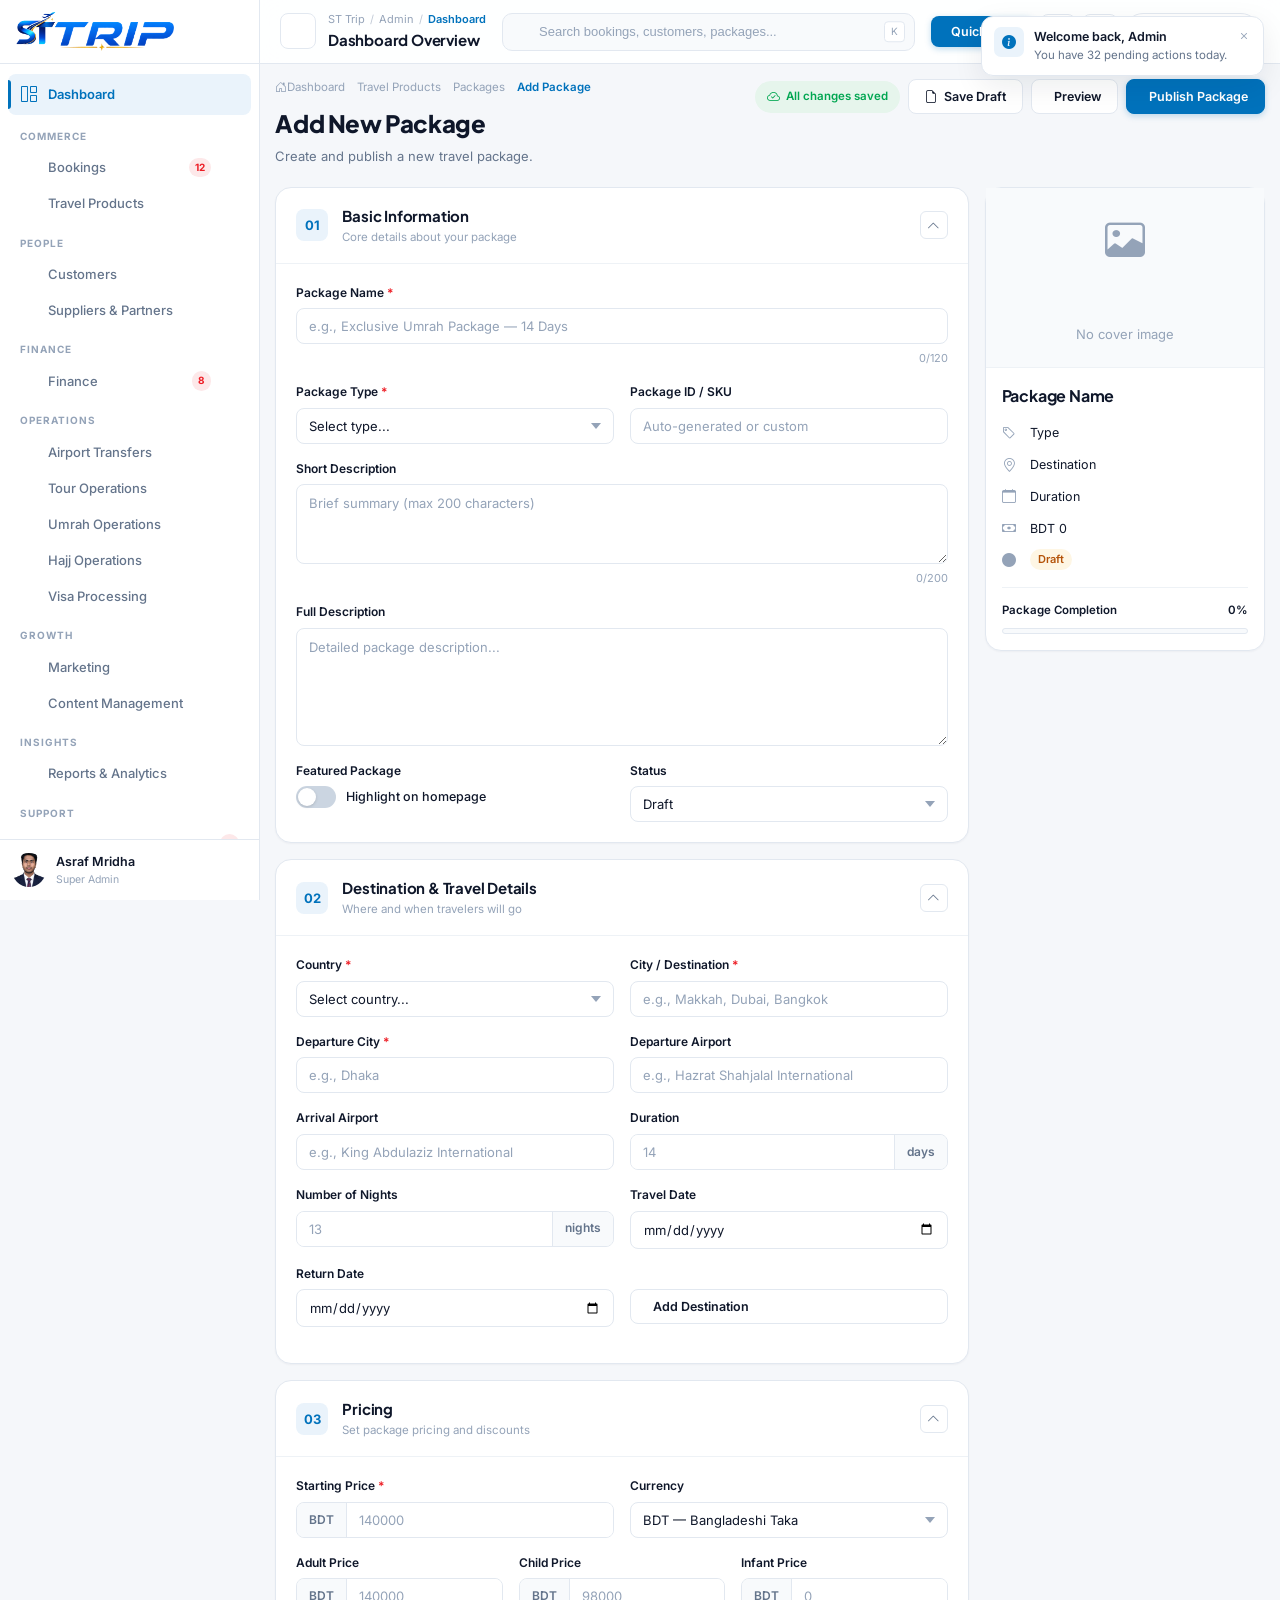
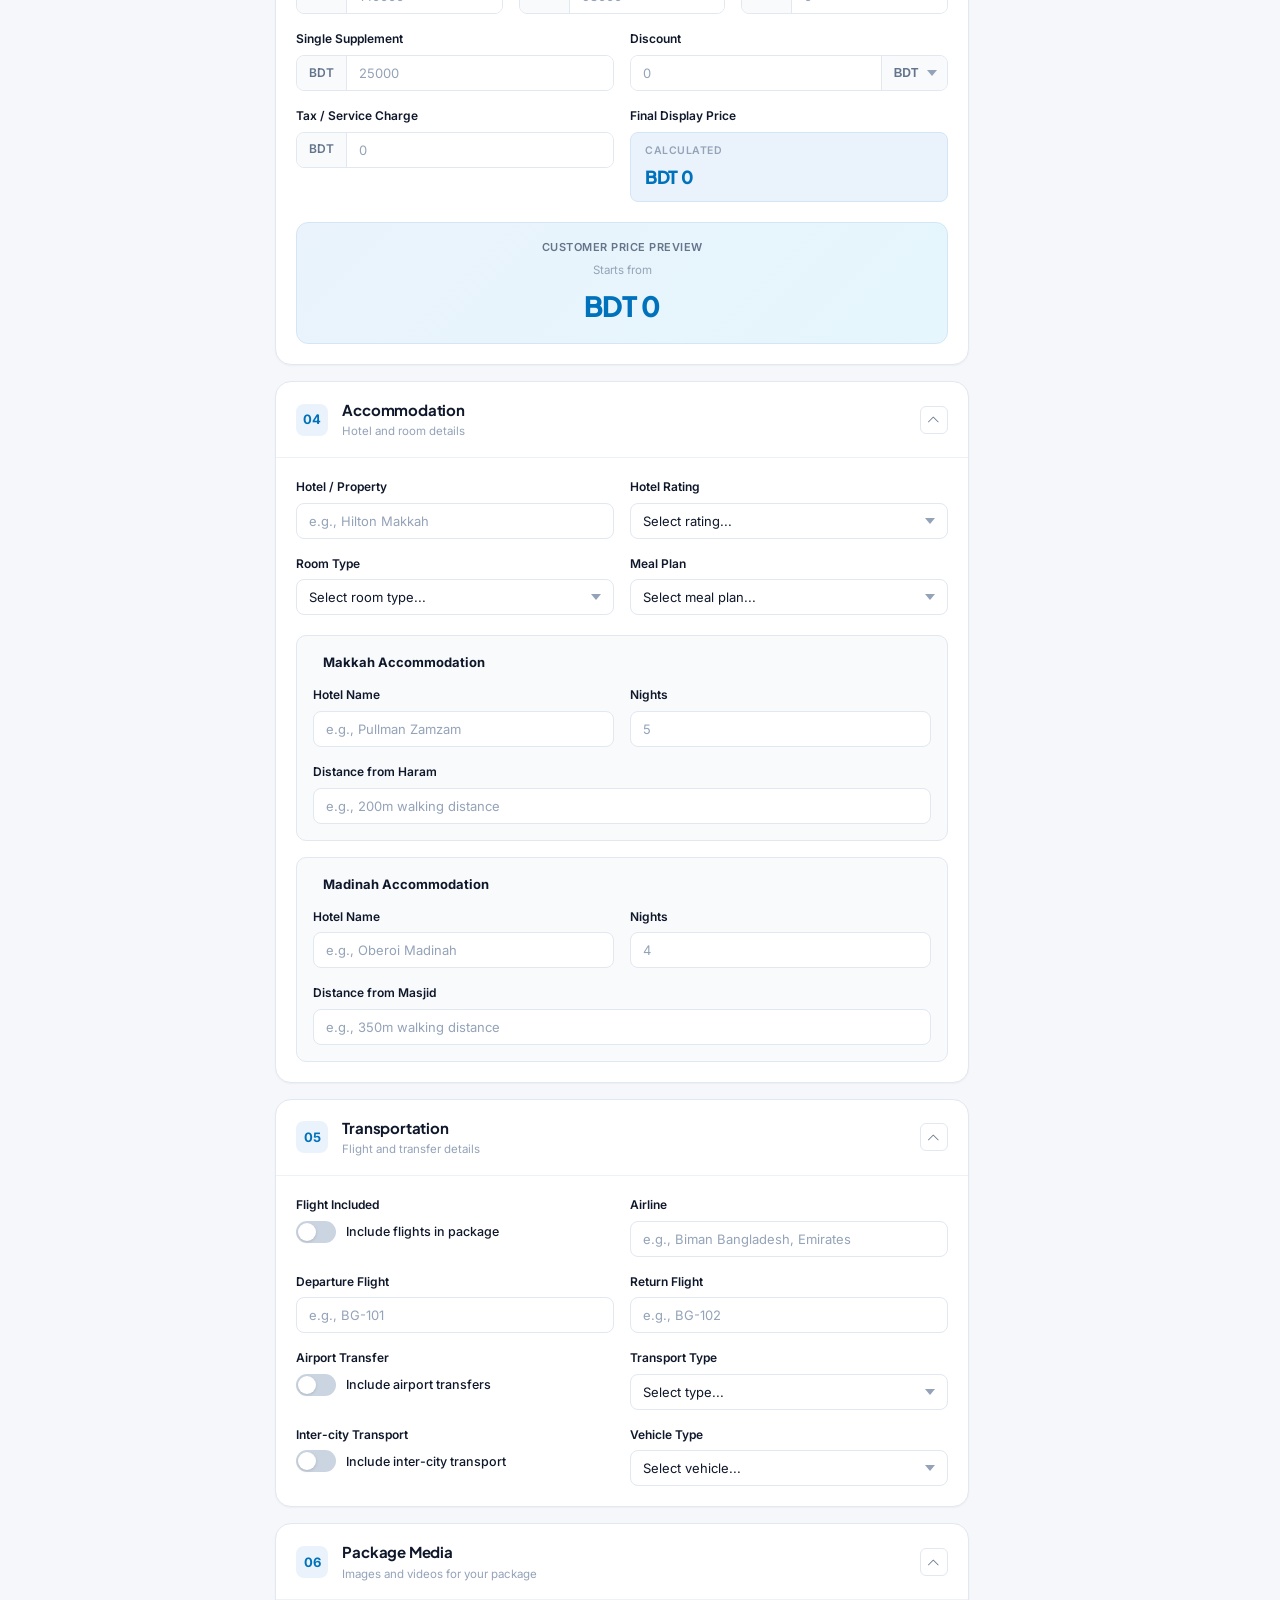
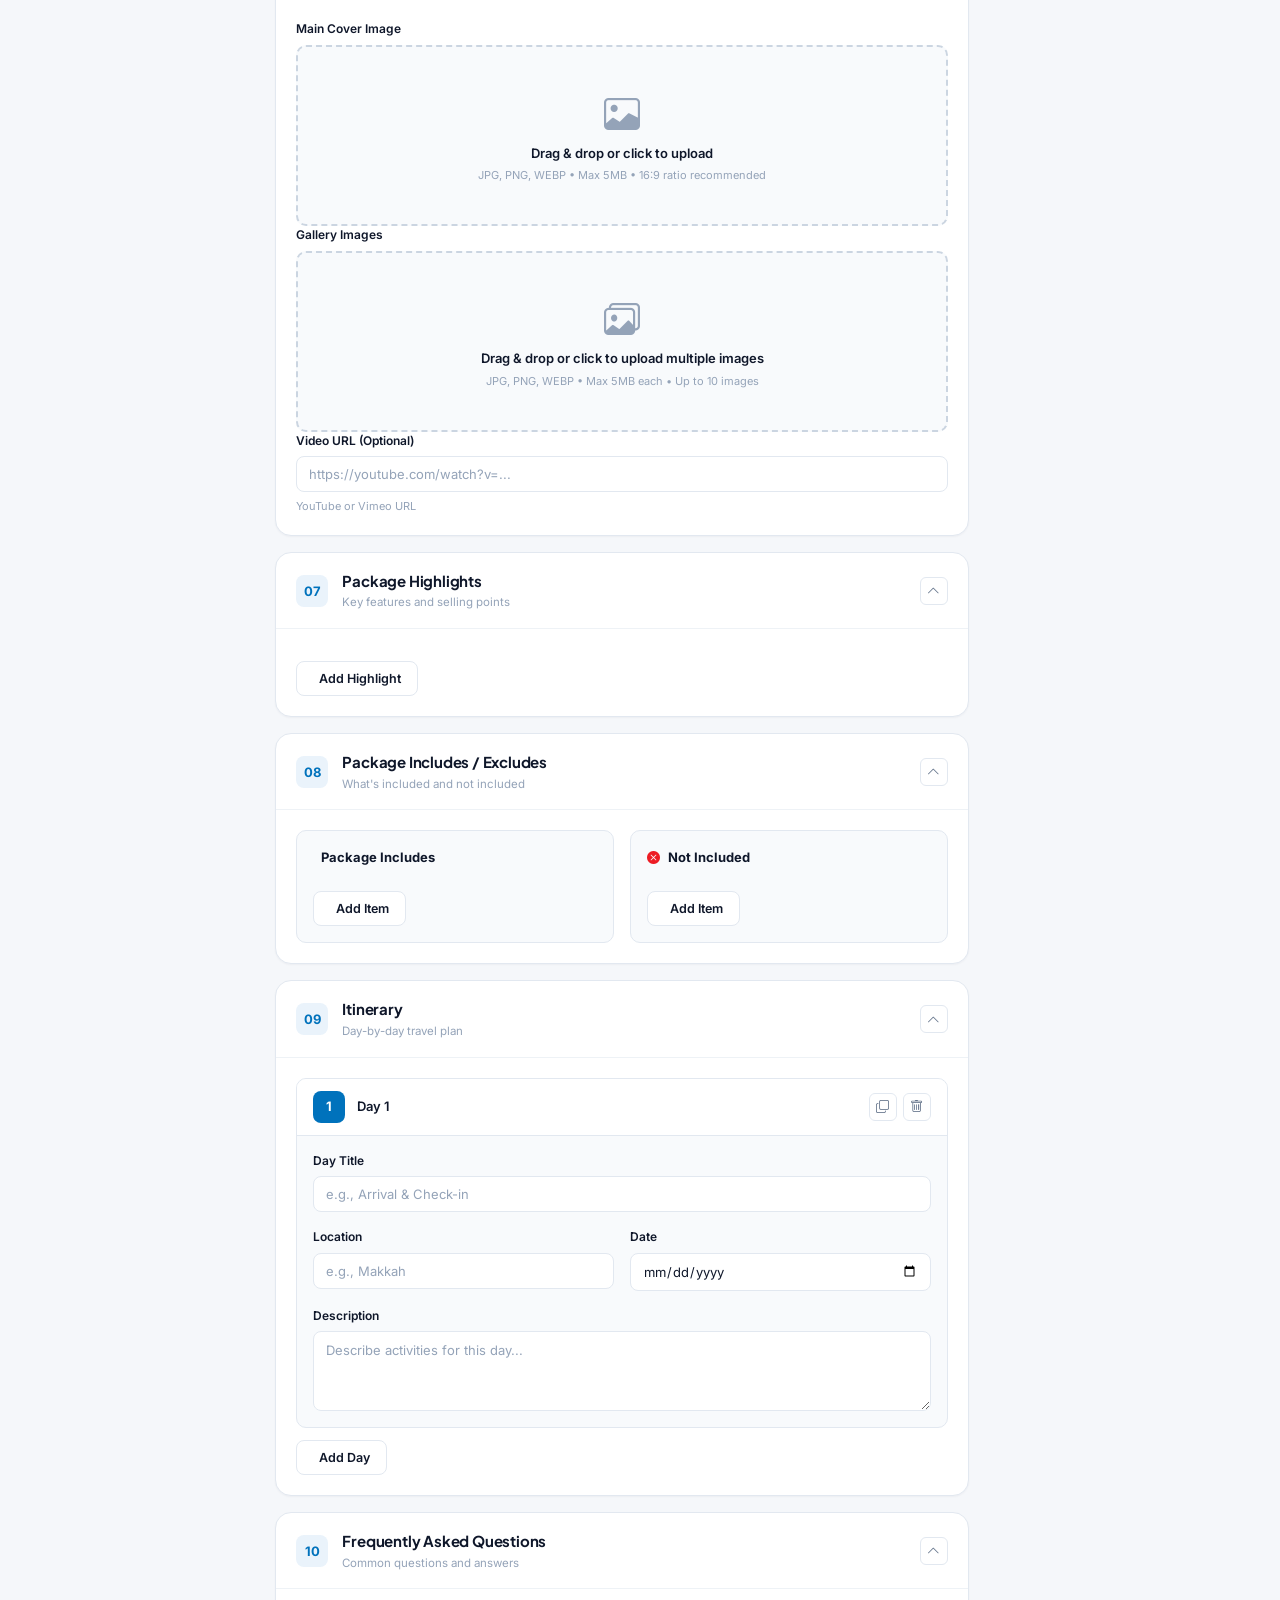
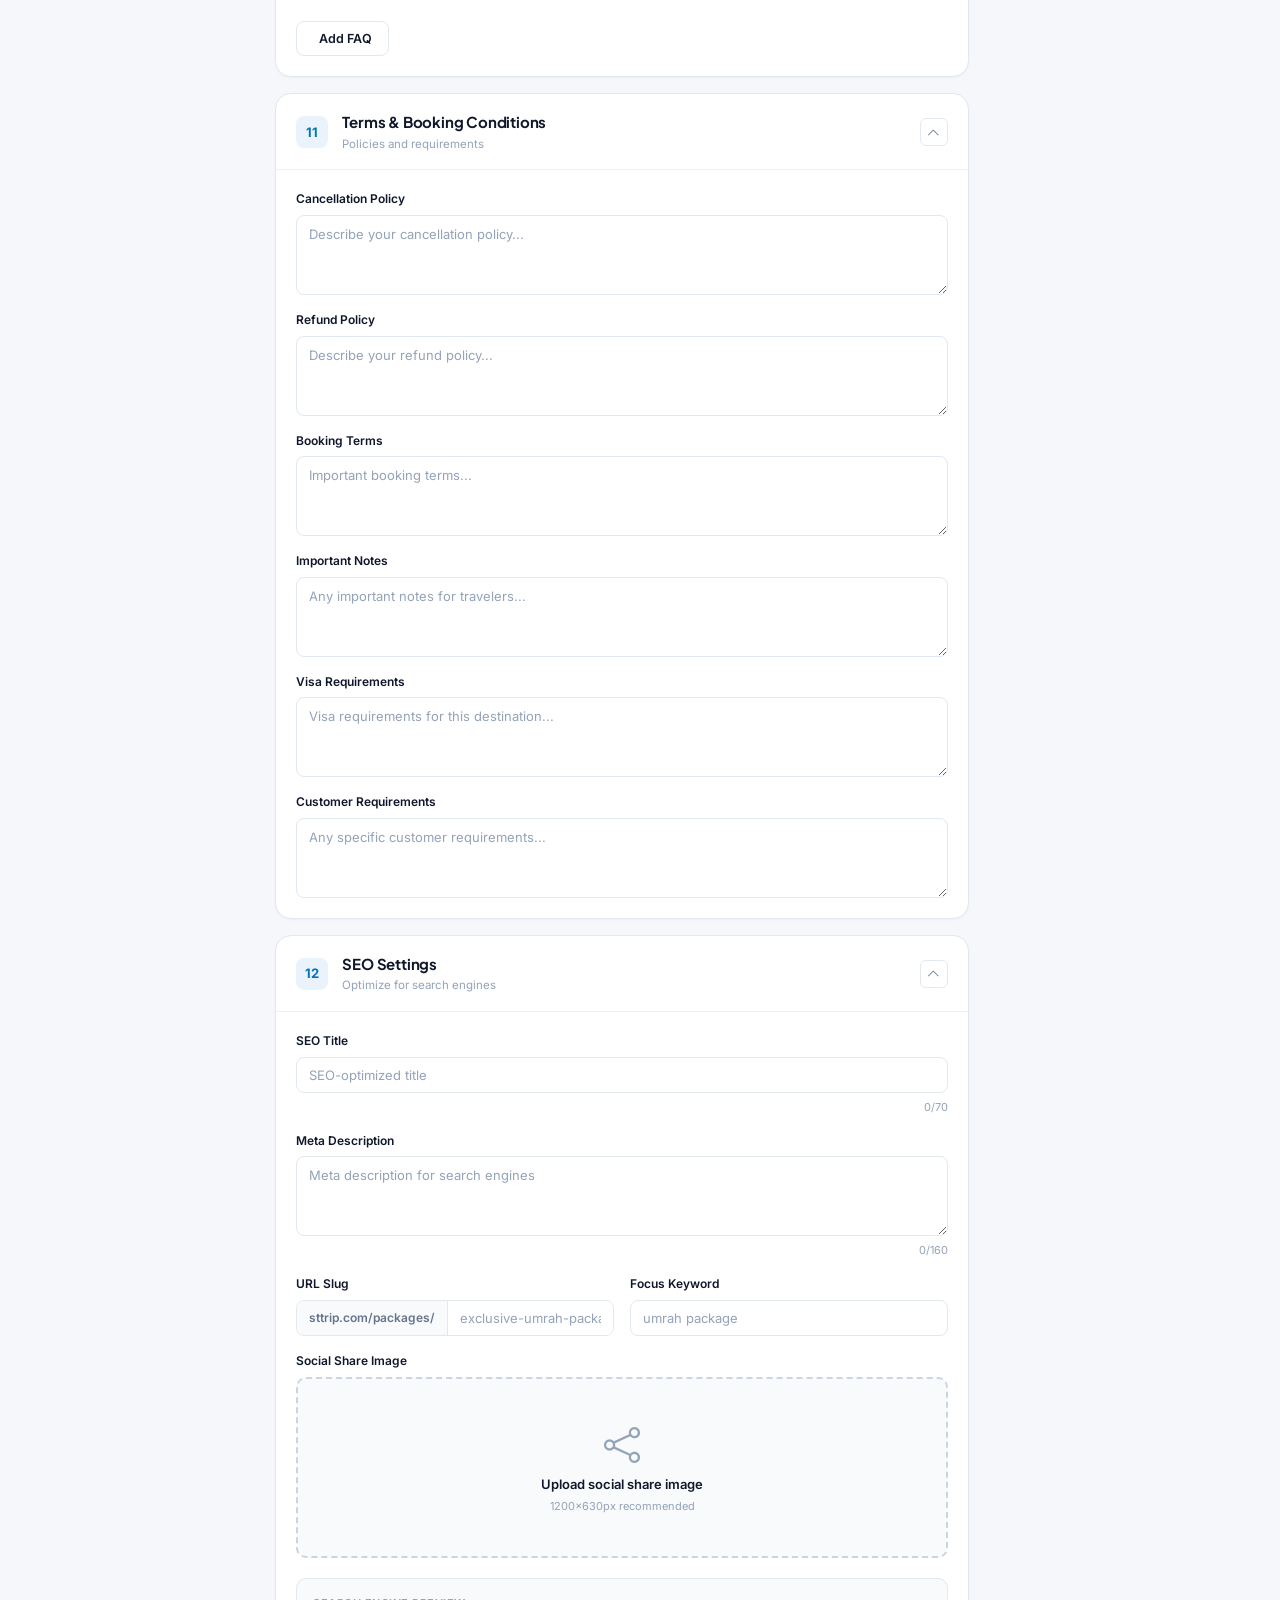
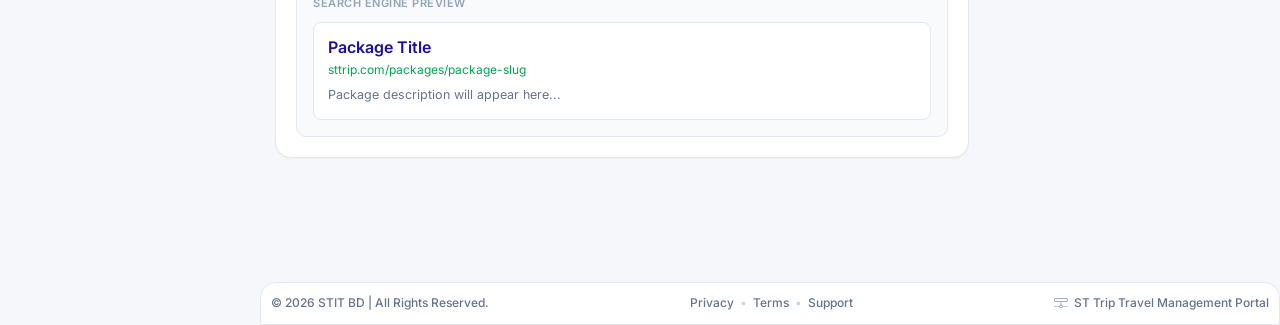
==== commit 8b0c5e70: "Deshbord UI update" ====
--- a/add-package.html
+++ b/add-package.html
@@ -41,10 +41,10 @@
                 <div class="nav-section">
                     <div class="nav-label">COMMERCE</div>
                     <div class="nav-item has-sub" data-tip="Bookings" aria-expanded="false">
-                        <i class="bi bi-calendar-check"></i>
+                        <i class="fa-solid fa-calendar-check"></i>
                         <span class="label">Bookings</span>
                         <span class="badge-count">12</span>
-                        <i class="bi bi-chevron-right chev"></i>
+                        <i class="fa-solid fa-chevron-right chev"></i>
                     </div>
                     <div class="submenu">
                         <div class="nav-item">All Bookings</div>
@@ -56,9 +56,9 @@
                         <div class="nav-item">Visa Applications</div>
                     </div>
                     <div class="nav-item has-sub" data-tip="Travel Products" aria-expanded="false">
-                        <i class="bi bi-box-seam"></i>
+                        <i class="fa-solid fa-box"></i>
                         <span class="label">Travel Products</span>
-                        <i class="bi bi-chevron-right chev"></i>
+                        <i class="fa-solid fa-chevron-right chev"></i>
                     </div>
                     <div class="submenu">
                         <div class="nav-item">Flights</div>
@@ -73,9 +73,9 @@
                 <div class="nav-section">
                     <div class="nav-label">PEOPLE</div>
                     <div class="nav-item has-sub" data-tip="Customers" aria-expanded="false">
-                        <i class="bi bi-people"></i>
+                        <i class="fa-solid fa-users"></i>
                         <span class="label">Customers</span>
-                        <i class="bi bi-chevron-right chev"></i>
+                        <i class="fa-solid fa-chevron-right chev"></i>
                     </div>
                     <div class="submenu">
                         <div class="nav-item">All Customers</div>
@@ -83,9 +83,9 @@
                         <div class="nav-item">Reviews</div>
                     </div>
                     <div class="nav-item has-sub" data-tip="Suppliers" aria-expanded="false">
-                        <i class="bi bi-building"></i>
+                        <i class="fa-solid fa-building"></i>
                         <span class="label">Suppliers & Partners</span>
-                        <i class="bi bi-chevron-right chev"></i>
+                        <i class="fa-solid fa-chevron-right chev"></i>
                     </div>
                     <div class="submenu">
                         <div class="nav-item">Airlines</div>
@@ -97,10 +97,10 @@
                 <div class="nav-section">
                     <div class="nav-label">FINANCE</div>
                     <div class="nav-item has-sub" data-tip="Finance" aria-expanded="false">
-                        <i class="bi bi-wallet2"></i>
+                        <i class="fa-solid fa-wallet"></i>
                         <span class="label">Finance</span>
                         <span class="badge-count">8</span>
-                        <i class="bi bi-chevron-right chev"></i>
+                        <i class="fa-solid fa-chevron-right chev"></i>
                     </div>
                     <div class="submenu">
                         <div class="nav-item">Payments</div>
@@ -113,23 +113,23 @@
                 <div class="nav-section">
                     <div class="nav-label">OPERATIONS</div>
                     <div class="nav-item" data-tip="Airport Transfers">
-                        <i class="bi bi-airplane-engines"></i>
+                        <i class="fa-solid fa-plane-departure"></i>
                         <span class="label">Airport Transfers</span>
                     </div>
                     <div class="nav-item" data-tip="Tour Ops">
-                        <i class="bi bi-compass"></i>
+                        <i class="fa-solid fa-compass"></i>
                         <span class="label">Tour Operations</span>
                     </div>
                     <div class="nav-item" data-tip="Umrah Ops">
-                        <i class="bi bi-moon-stars"></i>
+                        <i class="fa-solid fa-moon"></i>
                         <span class="label">Umrah Operations</span>
                     </div>
                     <div class="nav-item" data-tip="Hajj Ops">
-                        <i class="bi bi-star"></i>
+                        <i class="fa-solid fa-star"></i>
                         <span class="label">Hajj Operations</span>
                     </div>
                     <div class="nav-item" data-tip="Visa">
-                        <i class="bi bi-postage"></i>
+                        <i class="fa-solid fa-stamp"></i>
                         <span class="label">Visa Processing</span>
                     </div>
                 </div>
@@ -138,9 +138,9 @@
                 <div class="nav-section">
                     <div class="nav-label">Growth</div>
                     <div class="nav-item has-sub" data-tip="Customers" aria-expanded="false">
-                        <i class="bi bi-megaphone"></i>
+                        <i class="fa-solid fa-bullhorn"></i>
                         <span class="label">Marketing</span>
-                        <i class="bi bi-chevron-right chev"></i>
+                        <i class="fa-solid fa-chevron-right chev"></i>
                     </div>
                     <div class="submenu">
                         <div class="nav-item">Promotions</div>
@@ -151,9 +151,9 @@
                         <div class="nav-item">Reviews</div>
                     </div>
                     <div class="nav-item has-sub" data-tip="Suppliers" aria-expanded="false">
-                        <i class="bi bi-file-earmark-text"></i>
+                        <i class="fa-solid fa-file-lines"></i>
                         <span class="label">Content Management</span>
-                        <i class="bi bi-chevron-right chev"></i>
+                        <i class="fa-solid fa-chevron-right chev"></i>
                     </div>
                     <div class="submenu">
                         <div class="nav-item">Destinations</div>
@@ -172,9 +172,9 @@
                 <div class="nav-section">
                     <div class="nav-label">INSIGHTS</div>
                     <div class="nav-item has-sub" data-tip="Reports" aria-expanded="false">
-                        <i class="bi bi-bar-chart-line"></i>
+                        <i class="fa-solid fa-chart-line"></i>
                         <span class="label">Reports & Analytics</span>
-                        <i class="bi bi-chevron-right chev"></i>
+                        <i class="fa-solid fa-chevron-right chev"></i>
                     </div>
                     <div class="submenu">
                         <div class="nav-item">Sales Report</div>
@@ -187,16 +187,16 @@
                 <div class="nav-section">
                     <div class="nav-label">SUPPORT</div>
                     <div class="nav-item" data-tip="Tickets">
-                        <i class="bi bi-life-preserver"></i>
+                        <i class="fa-solid fa-life-ring"></i>
                         <span class="label">Support Tickets</span>
                         <span class="badge-count">4</span>
                     </div>
                     <div class="nav-item" data-tip="Messages">
-                        <i class="bi bi-chat-dots"></i>
+                        <i class="fa-solid fa-comment-dots"></i>
                         <span class="label">Customer Messages</span>
                     </div>
                     <div class="nav-item" data-tip="WhatsApp">
-                        <i class="bi bi-whatsapp"></i>
+                        <i class="fa-brands fa-whatsapp"></i>
                         <span class="label">WhatsApp Leads</span>
                     </div>
                 </div>
@@ -204,9 +204,9 @@
                 <div class="nav-section">
                     <div class="nav-label">SYSTEM</div>
                     <div class="nav-item has-sub" data-tip="Users" aria-expanded="false">
-                        <i class="bi bi-shield-lock"></i>
+                        <i class="fa-solid fa-shield-halved"></i>
                         <span class="label">Users & Security</span>
-                        <i class="bi bi-chevron-right chev"></i>
+                        <i class="fa-solid fa-chevron-right chev"></i>
                     </div>
                     <div class="submenu">
                         <div class="nav-item">Admin Users</div>
@@ -215,9 +215,9 @@
                         <div class="nav-item">Activity Logs</div>
                     </div>
                     <div class="nav-item has-sub" data-tip="Settings" aria-expanded="false">
-                        <i class="bi bi-gear"></i>
+                        <i class="fa-solid fa-gear"></i>
                         <span class="label">Settings</span>
-                        <i class="bi bi-chevron-right chev"></i>
+                        <i class="fa-solid fa-chevron-right chev"></i>
                     </div>
                     <div class="submenu">
                         <div class="nav-item">General Settings</div>
@@ -226,7 +226,7 @@
                         <div class="nav-item">Email Settings</div>
                     </div>
                     <div class="nav-item logout-item" data-tip="Logout">
-                        <i class="bi bi-box-arrow-right"></i>
+                        <i class="fa-solid fa-right-from-bracket"></i>
                         <span class="label">Logout</span>
                     </div>
                 </div>
@@ -255,7 +255,7 @@
             <header class="topbar">
                 <div class="topbar-left">
                     <button class="toggle-btn" id="toggleSidebar" aria-label="Toggle sidebar">
-                        <i class="bi bi-list"></i>
+                        <i class="fa-solid fa-bars"></i>
                     </button>
                     <div class="topbar-brand-mobile">
                         <img src="images/logo.png" alt="STP Logo" class="topbar-brand-logo" />
@@ -268,13 +268,13 @@
                             <span class="sep">/</span>
                             <span class="current">Dashboard</span>
                         </div>
-                        <div class="page-title">Dashboard Overview <i class="bi bi-chevron-down"
+                        <div class="page-title">Dashboard Overview <i class="fa-solid fa-chevron-down"
                                 style="font-size: 11px; color: var(--text-muted);"></i></div>
                     </div>
                 </div>
 
                 <div class="topbar-search">
-                    <i class="bi bi-search s-icon"></i>
+                    <i class="fa-solid fa-magnifying-glass s-icon"></i>
                     <input type="text" placeholder="Search bookings, customers, packages..."
                         aria-label="Global search" />
                     <span class="kbd"> K</span>
@@ -283,32 +283,32 @@
                 <div class="topbar-actions">
                     <div class="dropdown quick-add-dropdown">
                         <button class="btn-quick-add" id="quickAddBtn" aria-haspopup="true" aria-expanded="false">
-                            <i class="bi bi-plus-lg"></i>
+                            <i class="fa-solid fa-plus"></i>
                             <span>Quick add</span>
-                            <i class="bi bi-chevron-down qa-chevron"></i>
+                            <i class="fa-solid fa-chevron-down qa-chevron"></i>
                         </button>
                         <ul class="dropdown-menu quick-add-menu" id="quickAddMenu">
                             <li><a class="dropdown-item" href="#" data-action="New booking"><i
-                                        class="bi bi-calendar-plus"></i> New
+                                        class="fa-solid fa-calendar-plus"></i> New
                                     booking</a></li>
                             <li><a class="dropdown-item" href="#" data-action="Add customer"><i
-                                        class="bi bi-person-plus"></i> Add
+                                        class="fa-solid fa-user-plus"></i> Add
                                     customer</a></li>
                             <li><a class="dropdown-item" href="#" data-action="Add package"><i
-                                        class="bi bi-box-seam"></i> Add
+                                        class="fa-solid fa-box"></i> Add
                                     package</a></li>
                             <li>
                                 <hr class="dropdown-divider">
                             </li>
                             <li><a class="dropdown-item" href="#" data-action="Create invoice"><i
-                                        class="bi bi-file-earmark-text"></i>
+                                        class="fa-solid fa-file-lines"></i>
                                     Create invoice</a></li>
                         </ul>
                     </div>
 
                     <div style="position: relative;">
                         <button class="icon-btn" id="notifBtn" aria-label="Notifications">
-                            <i class="bi bi-bell"></i>
+                            <i class="fa-solid fa-bell"></i>
                             <span class="dot"></span>
                         </button>
                         <div class="notif-panel" id="notifPanel">
@@ -319,7 +319,7 @@
                             <div class="notif-list">
                                 <div class="notif-item">
                                     <div class="ic" style="background: var(--st-green-50); color: var(--st-green);"><i
-                                            class="bi bi-check-circle"></i></div>
+                                            class="fa-solid fa-circle-check"></i></div>
                                     <div>
                                         <div class="t"><b>Visa Approved</b> — UK visa for Rafiq Ahmed</div>
                                         <div class="tm">2 minutes ago</div>
@@ -327,7 +327,7 @@
                                 </div>
                                 <div class="notif-item">
                                     <div class="ic" style="background: var(--st-blue-50); color: var(--st-blue);"><i
-                                            class="bi bi-credit-card"></i></div>
+                                            class="fa-solid fa-credit-card"></i></div>
                                     <div>
                                         <div class="t"><b>Payment Received</b> — ৳48,500 from #ST-8842</div>
                                         <div class="tm">18 minutes ago</div>
@@ -335,7 +335,7 @@
                                 </div>
                                 <div class="notif-item">
                                     <div class="ic" style="background: var(--st-amber-50); color: var(--st-amber);"><i
-                                            class="bi bi-exclamation-triangle"></i></div>
+                                            class="fa-solid fa-triangle-exclamation"></i></div>
                                     <div>
                                         <div class="t"><b>Low Stock Alert</b> — Dubai package slots filling fast</div>
                                         <div class="tm">1 hour ago</div>
@@ -346,7 +346,7 @@
                     </div>
 
                     <button class="icon-btn" aria-label="Messages">
-                        <i class="bi bi-chat-dots"></i>
+                        <i class="fa-solid fa-comment-dots"></i>
                     </button>
 
                     <div class="dropdown">
@@ -360,18 +360,21 @@
                                 <div class="n">Asraf Mridha</div>
                                 <div class="r">Administrator</div>
                             </div>
-                            <i class="bi bi-chevron-down" style="font-size: 11px; color: var(--text-muted);"></i>
+                            <i class="fa-solid fa-chevron-down" style="font-size: 11px; color: var(--text-muted);"></i>
                         </button>
                         <ul class="dropdown-menu dropdown-menu-end" id="profileMenu">
-                            <li><a class="dropdown-item" href="#"><i class="bi bi-person"></i> My Profile</a></li>
-                            <li><a class="dropdown-item" href="#"><i class="bi bi-gear"></i> Account Settings</a></li>
-                            <li><a class="dropdown-item" href="#"><i class="bi bi-clock-history"></i> Activity Log</a>
+                            <li><a class="dropdown-item" href="#"><i class="fa-solid fa-user"></i> My Profile</a></li>
+                            <li><a class="dropdown-item" href="#"><i class="fa-solid fa-gear"></i> Account Settings</a>
+                            </li>
+                            <li><a class="dropdown-item" href="#"><i class="fa-solid fa-clock-rotate-left"></i> Activity
+                                    Log</a>
                             </li>
                             <li>
                                 <hr class="dropdown-divider">
                             </li>
                             <li><a class="dropdown-item" href="#" style="color: var(--st-red);"><i
-                                        class="bi bi-box-arrow-right" style="color: var(--st-red);"></i> Logout</a></li>
+                                        class="fa-solid fa-right-from-bracket" style="color: var(--st-red);"></i>
+                                    Logout</a></li>
                         </ul>
                     </div>
                 </div>
@@ -385,11 +388,11 @@
                     <div class="add-pkg-header-left">
                         <nav class="add-pkg-breadcrumb" aria-label="Breadcrumb">
                             <a href="#"><i class="bi bi-house-door"></i>Dashboard</a>
-                            <i class="bi bi-chevron-right"></i>
+                            <i class="fa-solid fa-chevron-right"></i>
                             <a href="#">Travel Products</a>
-                            <i class="bi bi-chevron-right"></i>
+                            <i class="fa-solid fa-chevron-right"></i>
                             <a href="#">Packages</a>
-                            <i class="bi bi-chevron-right"></i>
+                            <i class="fa-solid fa-chevron-right"></i>
                             <span>Add Package</span>
                         </nav>
                         <h1 class="add-pkg-title">Add New Package</h1>
@@ -404,10 +407,10 @@
                             <i class="bi bi-file-earmark"></i><span>Save Draft</span>
                         </button>
                         <button class="add-pkg-btn-secondary" id="previewBtn">
-                            <i class="bi bi-eye"></i><span>Preview</span>
+                            <i class="fa-solid fa-eye"></i><span>Preview</span>
                         </button>
                         <button class="add-pkg-btn-primary" id="publishBtn">
-                            <i class="bi bi-check-circle"></i><span>Publish Package</span>
+                            <i class="fa-solid fa-circle-check"></i><span>Publish Package</span>
                         </button>
                     </div>
                 </div>
@@ -594,7 +597,7 @@
                                     <div class="form-group">
                                         <label>&nbsp;</label>
                                         <button class="add-pkg-btn-secondary" id="addDestinationBtn" type="button">
-                                            <i class="bi bi-plus-circle"></i><span>Add Destination</span>
+                                            <i class="fa-solid fa-circle-plus"></i><span>Add Destination</span>
                                         </button>
                                     </div>
                                 </div>
@@ -802,7 +805,7 @@
 
                                     <div class="accom-block">
                                         <div class="accom-block-head">
-                                            <i class="bi bi-moon-stars"></i>
+                                            <i class="fa-solid fa-moon"></i>
                                             <span>Madinah Accommodation</span>
                                         </div>
                                         <div class="form-row form-row-2">
@@ -996,7 +999,7 @@
                                     <!-- Dynamically added -->
                                 </div>
                                 <button class="add-pkg-btn-secondary" id="addHighlightBtn" type="button">
-                                    <i class="bi bi-plus-circle"></i><span>Add Highlight</span>
+                                    <i class="fa-solid fa-circle-plus"></i><span>Add Highlight</span>
                                 </button>
                             </div>
                         </section>
@@ -1019,14 +1022,14 @@
                                     <!-- Includes -->
                                     <div class="includes-card">
                                         <div class="includes-card-head">
-                                            <i class="bi bi-check-circle-fill"></i>
+                                            <i class="fa-solid fa-circle-check-fill"></i>
                                             <span>Package Includes</span>
                                         </div>
                                         <div class="includes-list" id="includesList">
                                             <!-- Dynamically added -->
                                         </div>
                                         <button class="add-pkg-btn-secondary" id="addIncludeBtn" type="button">
-                                            <i class="bi bi-plus-circle"></i><span>Add Item</span>
+                                            <i class="fa-solid fa-circle-plus"></i><span>Add Item</span>
                                         </button>
                                     </div>
 
@@ -1040,7 +1043,7 @@
                                             <!-- Dynamically added -->
                                         </div>
                                         <button class="add-pkg-btn-secondary" id="addExcludeBtn" type="button">
-                                            <i class="bi bi-plus-circle"></i><span>Add Item</span>
+                                            <i class="fa-solid fa-circle-plus"></i><span>Add Item</span>
                                         </button>
                                     </div>
                                 </div>
@@ -1065,7 +1068,7 @@
                                     <!-- Dynamically added -->
                                 </div>
                                 <button class="add-pkg-btn-secondary" id="addDayBtn" type="button">
-                                    <i class="bi bi-plus-circle"></i><span>Add Day</span>
+                                    <i class="fa-solid fa-circle-plus"></i><span>Add Day</span>
                                 </button>
                             </div>
                         </section>
@@ -1088,7 +1091,7 @@
                                     <!-- Dynamically added -->
                                 </div>
                                 <button class="add-pkg-btn-secondary" id="addFaqBtn" type="button">
-                                    <i class="bi bi-plus-circle"></i><span>Add FAQ</span>
+                                    <i class="fa-solid fa-circle-plus"></i><span>Add FAQ</span>
                                 </button>
                             </div>
                         </section>
@@ -1307,10 +1310,10 @@
             <i class="bi bi-file-earmark"></i><span>Save Draft</span>
         </button>
         <button class="add-pkg-btn-secondary" id="bottomPreview">
-            <i class="bi bi-eye"></i><span>Preview</span>
+            <i class="fa-solid fa-eye"></i><span>Preview</span>
         </button>
         <button class="add-pkg-btn-primary" id="bottomPublish">
-            <i class="bi bi-check-circle"></i><span>Publish</span>
+            <i class="fa-solid fa-circle-check"></i><span>Publish</span>
         </button>
     </div>
 
@@ -1319,14 +1322,14 @@
         <div class="add-pkg-modal-overlay"></div>
         <div class="add-pkg-modal-panel">
             <div class="add-pkg-modal-icon success">
-                <i class="bi bi-check-circle-fill"></i>
+                <i class="fa-solid fa-circle-check-fill"></i>
             </div>
             <h3>Ready to Publish?</h3>
             <p>This package will be visible to customers immediately. Make sure all details are correct.</p>
             <div class="add-pkg-modal-actions">
                 <button class="add-pkg-btn-secondary" id="publishCancel">Cancel</button>
                 <button class="add-pkg-btn-primary" id="publishConfirm">
-                    <i class="bi bi-check-circle"></i><span>Publish Now</span>
+                    <i class="fa-solid fa-circle-check"></i><span>Publish Now</span>
                 </button>
             </div>
         </div>
--- a/css/style.css
+++ b/css/style.css
@@ -132,6 +132,7 @@
   display: grid;
   grid-template-columns: var(--sidebar-w) 1fr;
   min-height: 100vh;
+  min-height: 100dvh;
   transition: grid-template-columns var(--dur) var(--ease);
 }
 
@@ -146,6 +147,7 @@
   position: sticky;
   top: 0;
   height: 100vh;
+  height: 100dvh;
   background: var(--bg-sidebar);
   border-right: 1px solid var(--border-soft);
   display: flex;
@@ -1327,6 +1329,10 @@
   justify-content: space-between;
 }
 
+.staff-row {
+  grid-template-columns: 1.3fr 1fr 0.9fr;
+}
+
 /* =========================================================
    GRID - Full Width
    ========================================================= */
@@ -1338,13 +1344,44 @@
 }
 
 /* Responsive */
-@media (max-width: 1024px) {
+@media (max-width: 1366px) {
   .grid-main-3 {
     grid-template-columns: 1fr 1fr;
   }
 
   .grid-main-3 .card:last-child {
     grid-column: span 2;
+  }
+
+  .metrics-row .card:first-child {
+    grid-column: span 2;
+  }
+
+  .metrics-row .card:last-child {
+    grid-column: span 1;
+  }
+
+  .grid-main-3.staff-row .card:first-child {
+    grid-column: span 2;
+  }
+
+  .grid-main-3.staff-row .card:last-child {
+    grid-column: span 1;
+  }
+}
+
+@media (min-width: 769px) and (max-width: 1400px) {
+  .grid-main-3.staff-row {
+    grid-template-columns: 1fr 1fr;
+  }
+
+  .grid-main-3.staff-row .card:first-child {
+    grid-column: 1 / -1;
+  }
+
+  .grid-main-3.staff-row .card:nth-child(2),
+  .grid-main-3.staff-row .card:last-child {
+    grid-column: span 1;
   }
 }
 
@@ -1354,6 +1391,14 @@
   }
 
   .grid-main-3 .card:last-child {
+    grid-column: span 1;
+  }
+
+  .grid-main-3.staff-row .card:first-child {
+    grid-column: span 1;
+  }
+
+  .grid-main-3.metrics-row .card:first-child {
     grid-column: span 1;
   }
 }
@@ -1398,7 +1443,6 @@
   display: flex;
   align-items: center;
   gap: 6px;
-  margin-bottom: 8px;
 }
 
 .kpi-icon-wrap {
@@ -1868,7 +1912,7 @@
 /* Revenue Summary */
 .rev-summary {
   display: grid;
-  grid-template-columns: repeat(3, 1fr);
+  grid-template-columns: repeat(4, 1fr);
   gap: 16px 20px;
   margin-bottom: 14px;
 }
@@ -1884,7 +1928,7 @@
 
 .rev-val {
   font-family: 'Plus Jakarta Sans';
-  font-size: clamp(14px, 1vw + 11px, 18px);
+  font-size: clamp(14px, 1vw + 11px, 16px);
   font-weight: 800;
   letter-spacing: -0.3px;
   color: var(--text-primary);
@@ -1908,7 +1952,7 @@
   font-weight: 700;
 }
 
-@media (max-width: 900px) {
+@media (max-width: 640px) {
   .rev-summary {
     grid-template-columns: repeat(2, 1fr);
   }
@@ -2350,6 +2394,19 @@
   z-index: 2;
 }
 
+.dest-name-tag {
+  position: absolute;
+  top: 6px;
+  left: 6px;
+  background: rgba(255, 255, 255, 0.95);
+  padding: 2px 7px;
+  border-radius: 999px;
+  font-size: 10px;
+  font-weight: 700;
+  color: var(--text-primary);
+  z-index: 2;
+}
+
 .dest-body {
   padding: 10px 12px;
 }
@@ -2888,7 +2945,7 @@
 
 .ops-grid {
   display: grid;
-  grid-template-columns: repeat(3, 1fr);
+  grid-template-columns: repeat(4, 1fr);
   gap: 8px;
 }
 
@@ -3940,16 +3997,17 @@
   }
 
   .grid-main {
-    grid-template-columns: 1fr;
+    grid-template-columns: 1fr 1fr;
   }
 
   .grid-3 {
-    grid-template-columns: 1fr;
-  }
-
-  .topbar-search {
-    display: none;
-  }
+    grid-template-columns: repeat(2, 1fr);
+  }
+
+  .grid-3 .card:first-child {
+    grid-column: span 2;
+  }
+
 
   table.st-table thead th {
     font-size: 10px;
@@ -3994,6 +4052,26 @@
 
   .visa-code {
     font-size: 9px;
+  }
+
+  .dep-item {
+    grid-template-columns: 32px 1fr auto;
+    row-gap: 4px;
+  }
+
+  .dep-service,
+  .dep-status {
+    display: none;
+  }
+
+  .dep-days {
+    min-width: 44px;
+  }
+}
+
+@media (max-width: 900px) {
+  .topbar-search .kbd {
+    display: none;
   }
 }
 
@@ -4046,12 +4124,12 @@
     gap: 8px;
   }
 
+  .grid-main {
+    grid-template-columns: 1fr;
+  }
+
   .kpi {
     padding: 10px 10px;
-  }
-
-  .kpi-header {
-    margin-bottom: 4px;
   }
 
   .kpi-icon-wrap {
@@ -4231,6 +4309,14 @@
 
   .dest-grid {
     grid-template-columns: 1fr 1fr;
+  }
+
+  .grid-3 {
+    grid-template-columns: 1fr;
+  }
+
+  .grid-3 .card:first-child {
+    grid-column: span 1;
   }
 
   .jump-tip {
